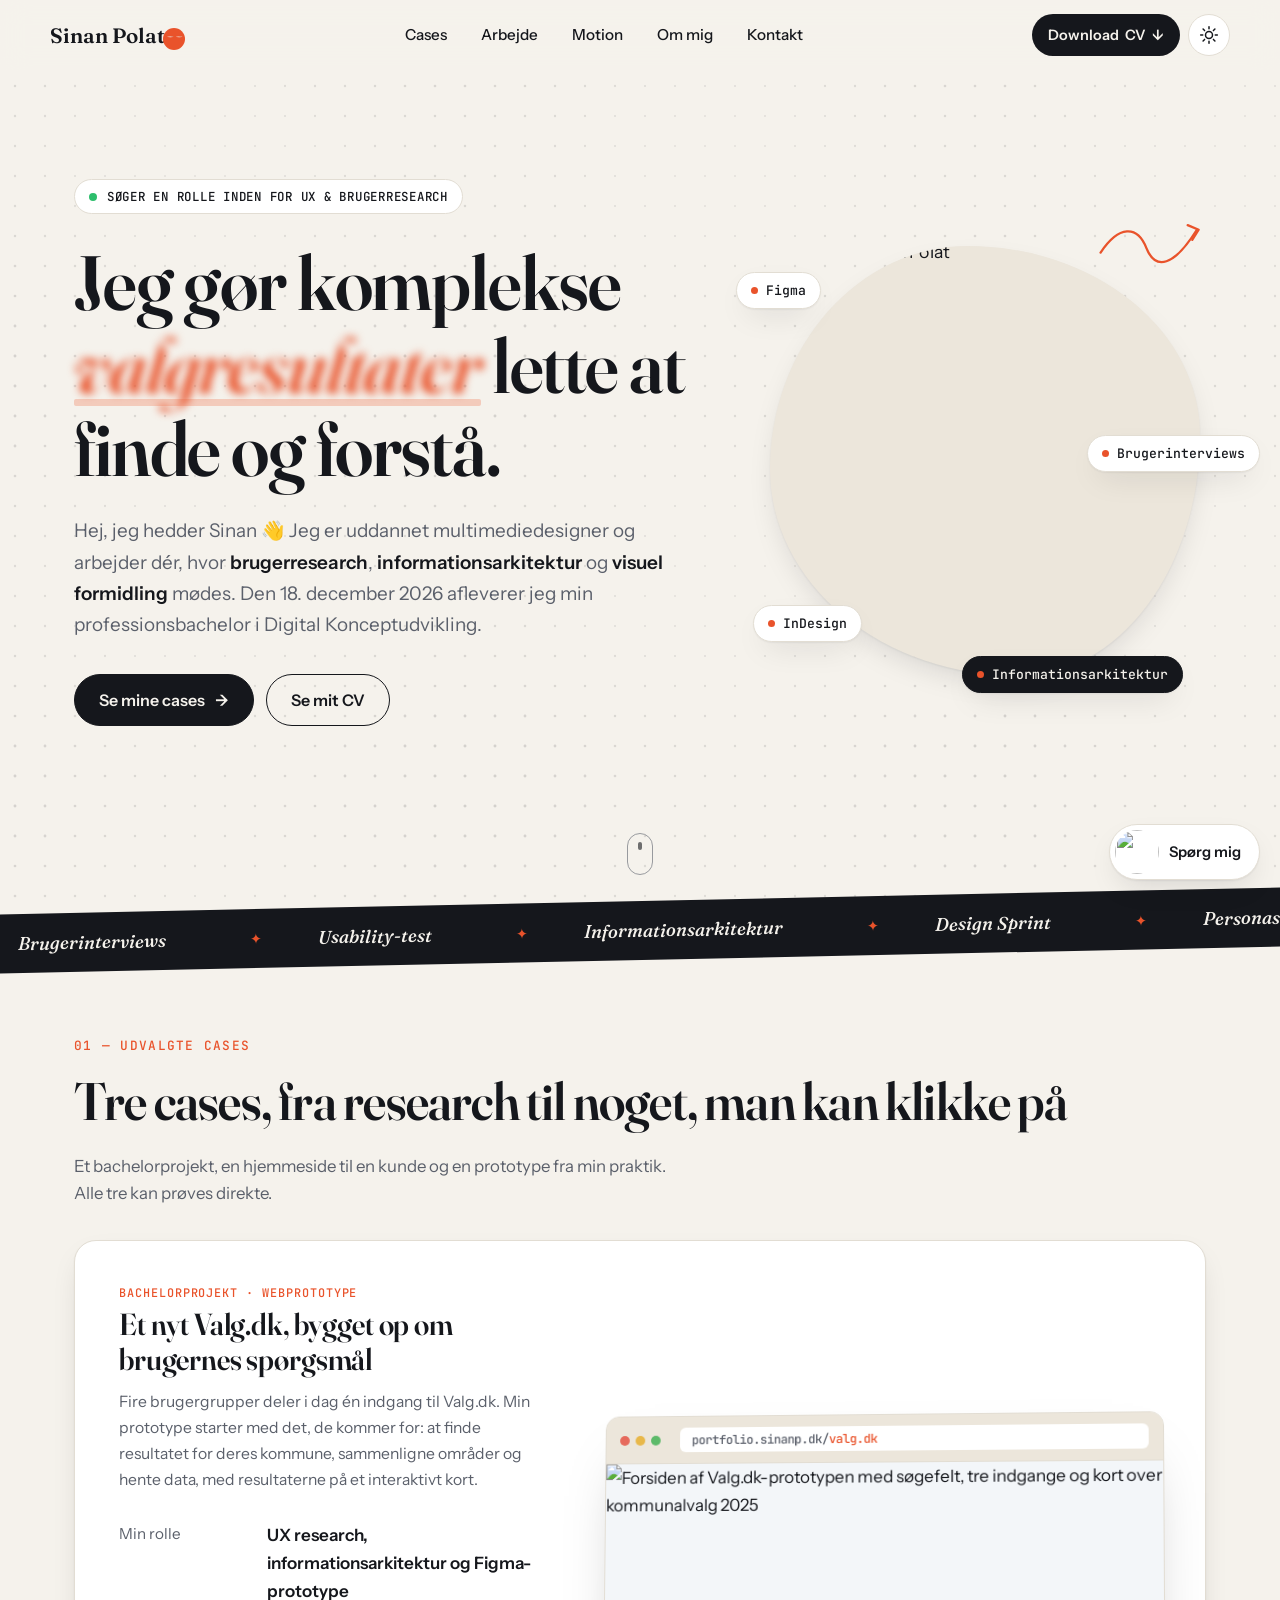
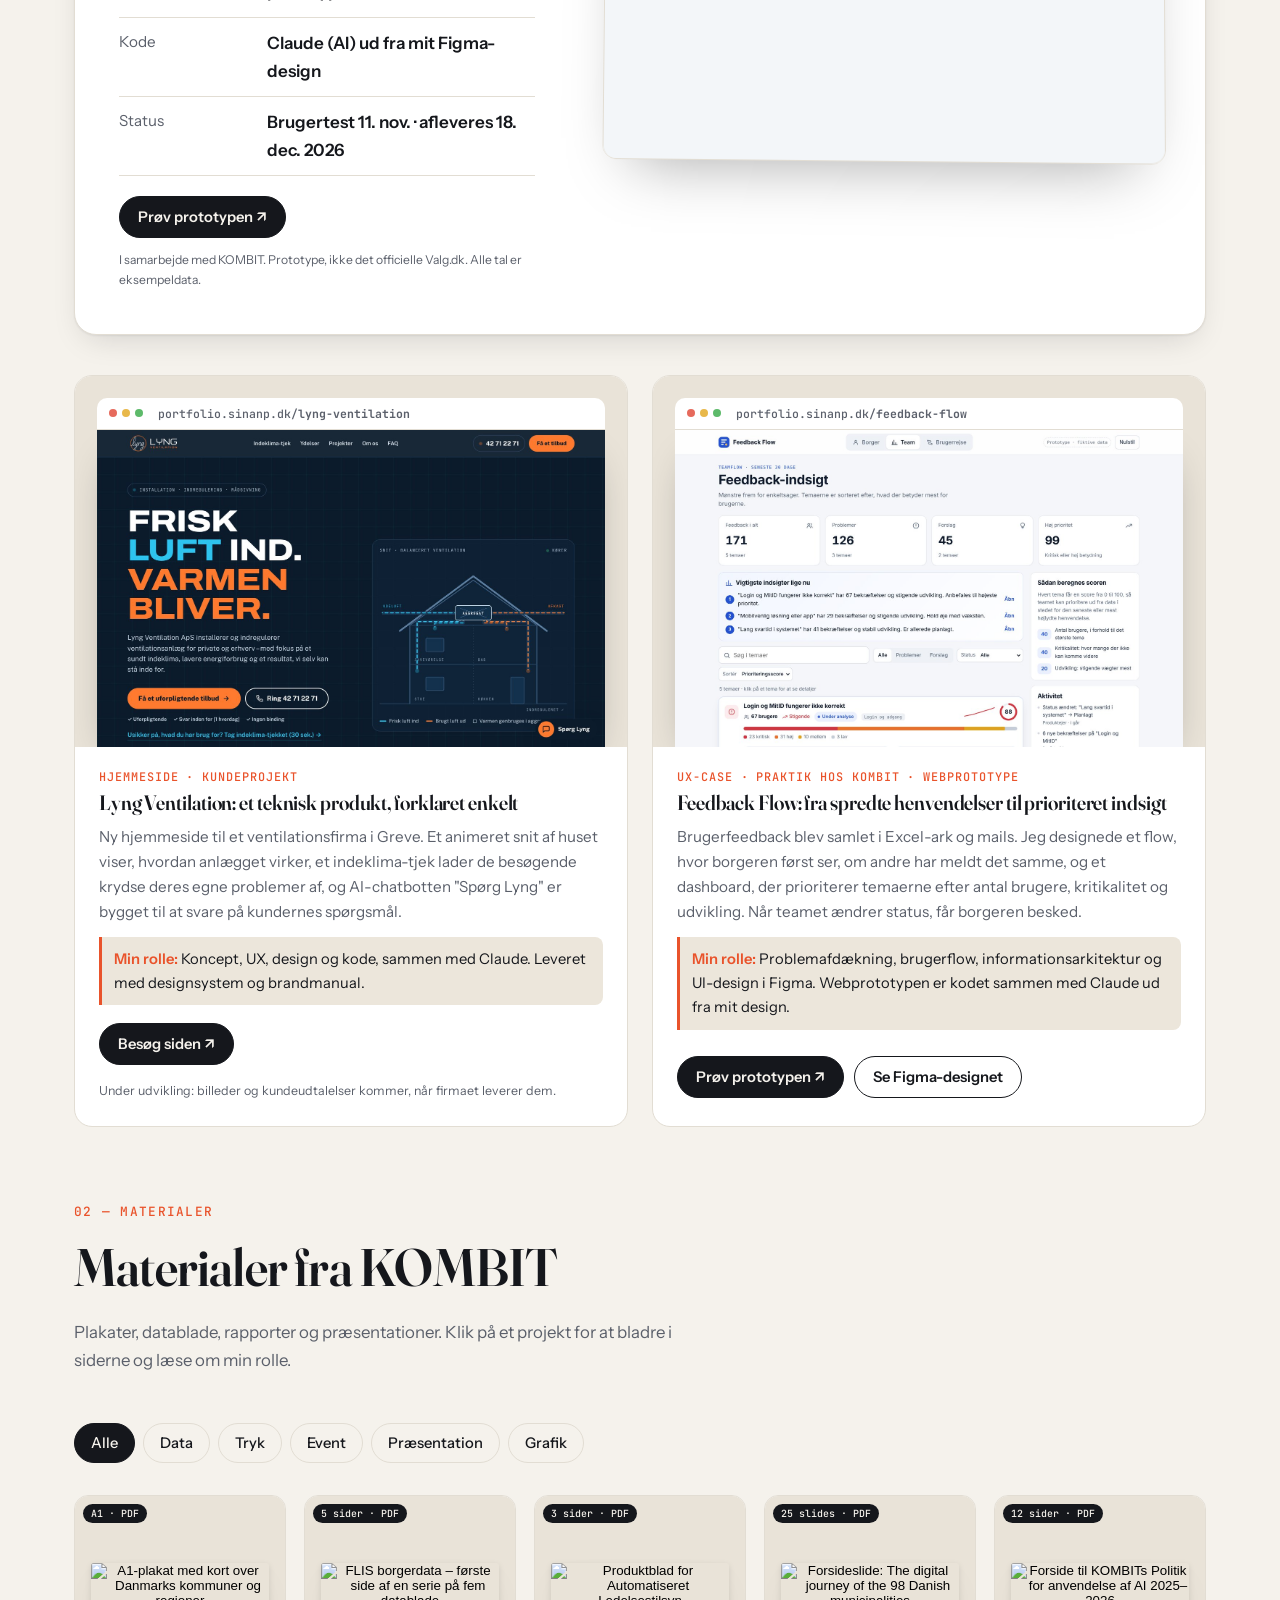
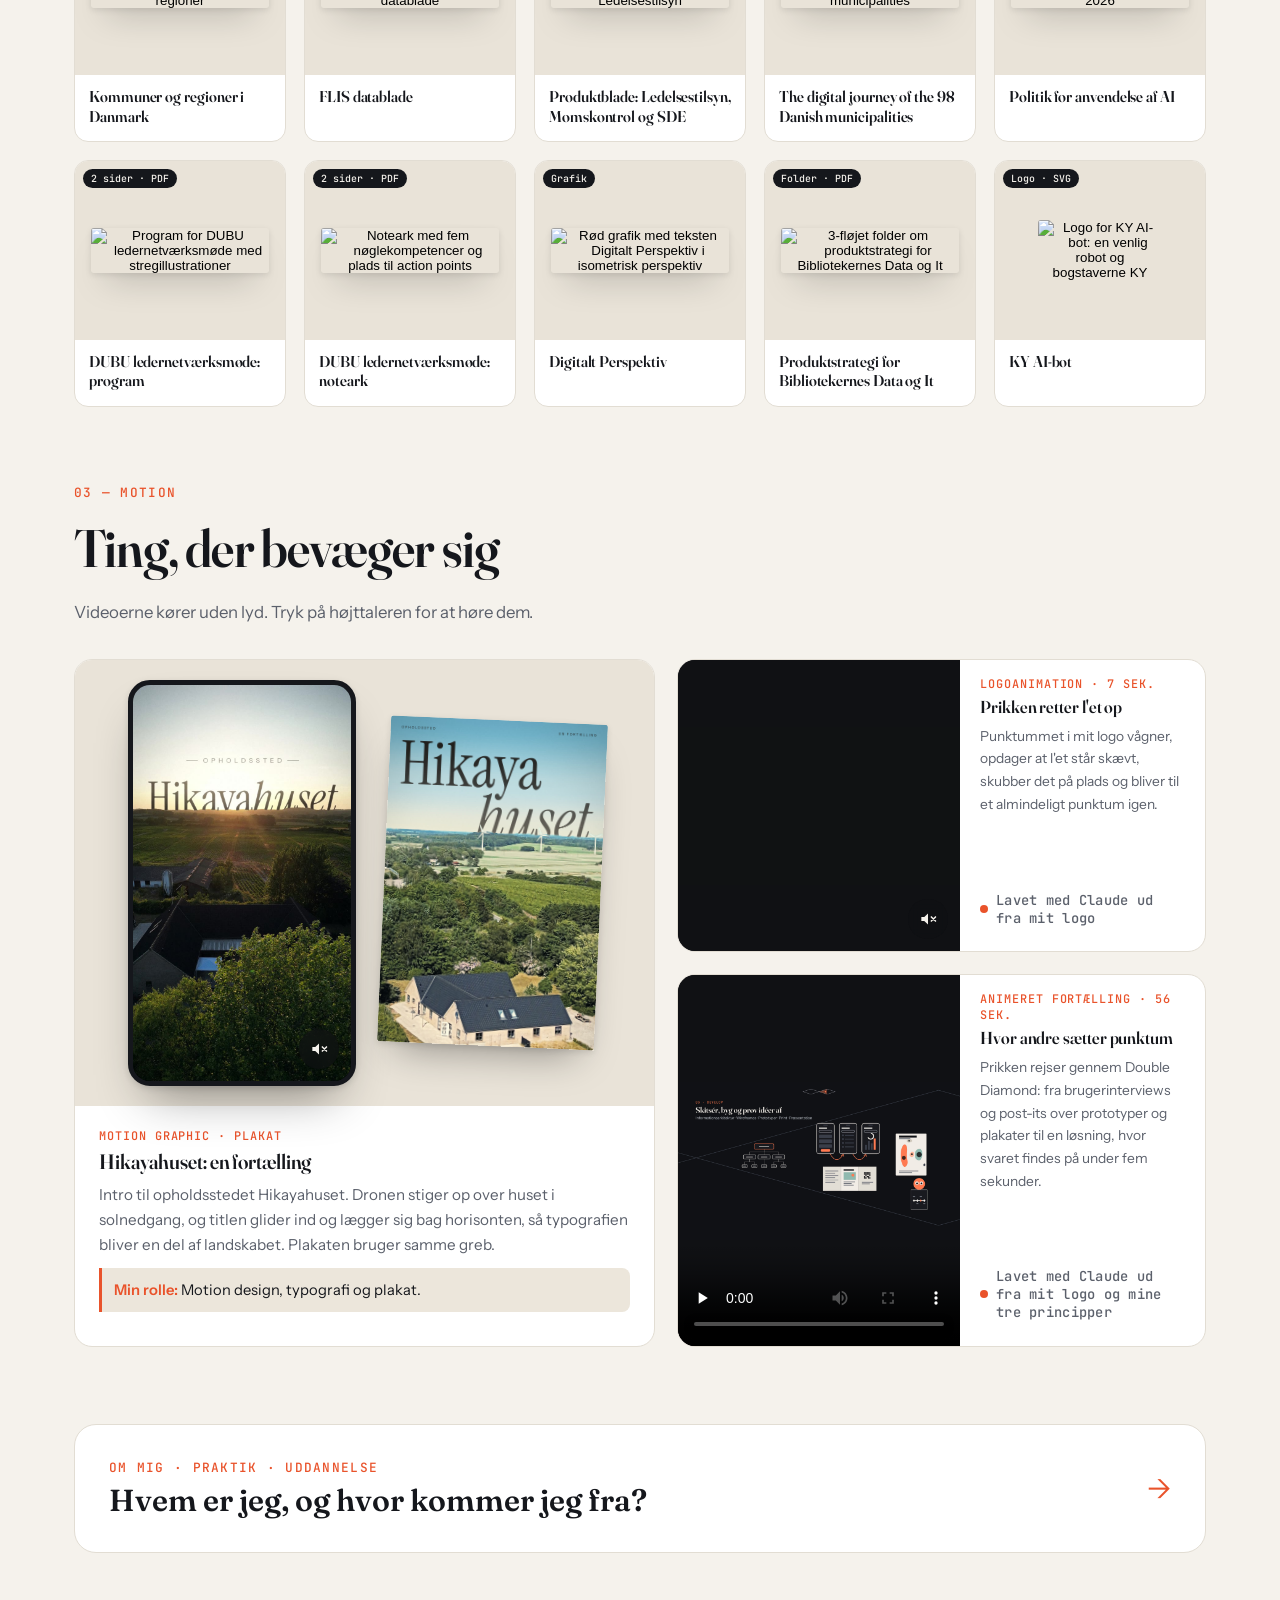
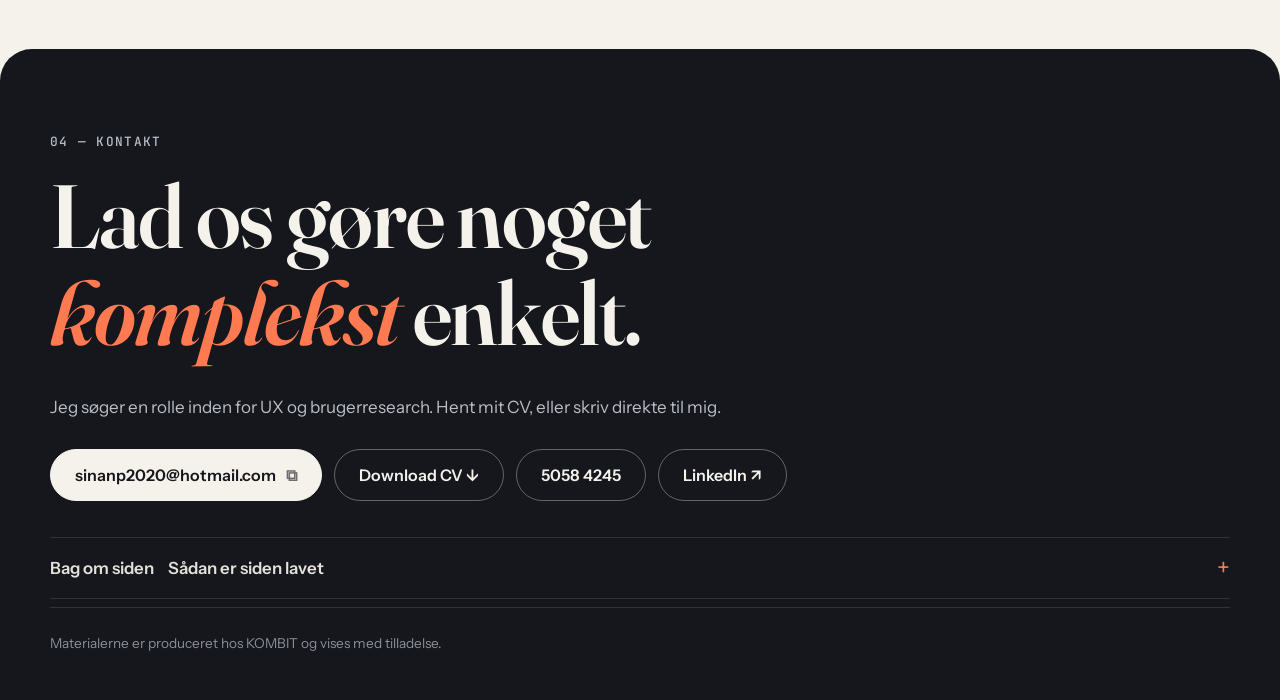
==== index.html @ d8d17168 "Link-preview, kompakt kontakt, mindre luft og mobilrettelser" ====
<!doctype html>
<html lang="da">
<head>
<meta charset="utf-8">
<meta name="viewport" content="width=device-width, initial-scale=1">
<title>Sinan Polat – UX & dataformidling</title>
<meta name="description" content="Portfolio for Sinan Polat: multimediedesigner med fokus på UX, brugerresearch, informationsarkitektur og formidling af komplekse offentlige data.">
<!-- Portfolio til arbejdsgivere: skal IKKE findes på Google. Behold noindex. Den officielle side er sinanp.dk. -->
<meta name="robots" content="noindex, nofollow">
<meta property="og:title" content="Sinan Polat – UX & dataformidling">
<meta property="og:description" content="Jeg gør komplekse offentlige data lette at finde og forstå.">
<meta property="og:image" content="https://portfolio.sinanp.dk/img/og-share.jpg">
<meta property="og:image:type" content="image/jpeg">
<meta property="og:image:width" content="1200">
<meta property="og:image:height" content="630">
<meta property="og:image:alt" content="Sinan Polat – UX og brugerresearch. Portfolio med cases, materialer og motion.">
<meta property="og:type" content="website">
<meta property="og:locale" content="da_DK">
<meta name="twitter:card" content="summary_large_image">
<meta property="og:url" content="https://portfolio.sinanp.dk/">
<meta name="theme-color" content="#F5F2EC">
<link rel="icon" href="data:image/svg+xml,<svg xmlns='http://www.w3.org/2000/svg' viewBox='0 0 64 64'><rect width='64' height='64' rx='16' fill='%2315171C'/><text x='50%' y='56%' text-anchor='middle' dominant-baseline='middle' font-family='Georgia' font-size='34' font-weight='700' fill='%23F5F2EC'>S</text><circle cx='48' cy='46' r='5' fill='%23E9532B'/></svg>">
<link rel="preconnect" href="https://fonts.googleapis.com">
<link rel="preconnect" href="https://fonts.gstatic.com" crossorigin>
<link rel="stylesheet" href="https://fonts.googleapis.com/css2?family=Fraunces:ital,opsz,wght@0,9..144,500..700;1,9..144,500..700&family=Instrument+Sans:wght@400;500;600&family=JetBrains+Mono:wght@500&display=swap">
<link rel="stylesheet" href="style.css?v=12">
<link rel="stylesheet" href="dot.css?v=4">
<script>
  /* Sæt tema før siden tegnes, så den ikke blinker */
  (function(){try{var t=localStorage.getItem('tema');if(t)document.documentElement.dataset.theme=t;}catch(e){}})();
</script>
</head>
<body>
<a class="skip" href="#indhold">Spring til indhold</a>
<div class="progress" aria-hidden="true"></div>

<header class="site-header">
  <a class="brand" href="#top" aria-label="Sinan Polat – til toppen">Sinan Polat<span class="dot"></span></a>
  <nav class="nav" id="nav" aria-label="Hovedmenu">
    <a href="#cases">Cases</a>
    <a href="#arbejde">Arbejde</a>
    <a href="#motion">Motion</a>
    <a href="om/">Om mig</a>
    <a href="#kontakt">Kontakt</a>
  </nav>
  <div class="header-tools">
    <a class="cv-link" href="pdf/CV-Sinan-Polat.pdf" download="CV-Sinan-Polat.pdf"><span class="long">Download </span>CV <span aria-hidden="true">↓</span></a>
    <button class="icon-btn" id="themeToggle" type="button" aria-label="Skift mellem lyst og mørkt tema">
      <svg class="i-sun" viewBox="0 0 24 24" aria-hidden="true"><circle cx="12" cy="12" r="4.2"/><path d="M12 2v2.5M12 19.5V22M2 12h2.5M19.5 12H22M4.9 4.9l1.8 1.8M17.3 17.3l1.8 1.8M4.9 19.1l1.8-1.8M17.3 6.7l1.8-1.8"/></svg>
      <svg class="i-moon" viewBox="0 0 24 24" aria-hidden="true"><path d="M20 14.5A8 8 0 0 1 9.5 4a8 8 0 1 0 10.5 10.5Z"/></svg>
    </button>
    <button class="icon-btn menu-btn" id="menuBtn" type="button" aria-label="Åbn menu" aria-expanded="false" aria-controls="nav">
      <span></span><span></span>
    </button>
  </div>
</header>

<main id="top">
  <!-- ============ HERO ============ -->
  <section class="hero" id="indhold">
    <canvas class="hero-field" aria-hidden="true"></canvas>
    <div class="hero-inner">
      <div class="hero-text">
        <p class="status reveal"><span class="pulse"></span>Søger en rolle inden for UX &amp; brugerresearch</p>
        <h1 class="reveal">Jeg gør komplekse <span class="rotator" aria-live="polite"><span class="rotator-word">offentlige data</span></span> lette at finde og forstå.</h1>
        <p class="lead reveal">Hej, jeg hedder Sinan 👋 Jeg er uddannet multimediedesigner og arbejder dér, hvor <strong>brugerresearch</strong>, <strong>informationsarkitektur</strong> og <strong>visuel formidling</strong> mødes. Den 18. december 2026 afleverer jeg min professionsbachelor i Digital Konceptudvikling.</p>
        <p class="actions reveal">
          <a class="button magnetic" href="#cases">Se mine cases <span aria-hidden="true">→</span></a>
          <button class="button ghost magnetic" type="button" data-viewer data-slug="cv" data-pages="2" data-pdf="pdf/CV-Sinan-Polat.pdf" data-title="CV – Sinan Polat">Se mit CV</button>
        </p>
      </div>
      <div class="hero-visual reveal" data-parallax>
        <div class="portrait">
          <img src="img/sinan-portraet.jpg" alt="Portræt af Sinan Polat" width="600" height="600">
        </div>
        <span class="chip c1" data-depth="18">Figma</span>
        <span class="chip c2" data-depth="-14">Brugerinterviews</span>
        <span class="chip c3" data-depth="22">InDesign</span>
        <span class="chip c4" data-depth="-20">Informationsarkitektur</span>
        <svg class="scribble" viewBox="0 0 120 60" aria-hidden="true"><path d="M5 40c20-30 40-30 50-5s30 20 55-20"/><path d="M100 10l12 5-7 11"/></svg>
      </div>
    </div>
    <a class="scroll-hint" href="#cases" aria-label="Scroll ned"><span></span></a>
  </section>

  <!-- ============ MARQUEE ============ -->
  <div class="marquee" aria-label="Kompetencer">
    <div class="marquee-track">
      <span>Brugerinterviews</span><span>Usability-test</span><span>Informationsarkitektur</span><span>Design Sprint</span><span>Personas &amp; brugerrejser</span><span>Wireframes</span><span>Prototyping i Figma</span><span>Datavisualisering</span><span>InDesign</span><span>HTML · CSS · JavaScript</span><span>Umbraco</span><span>Siteimprove</span><span>Tilgængelighed</span>
    </div>
  </div>


  <!-- ============ CASES ============ -->
  <section id="cases" class="section cases">
    <div class="section-head">
      <p class="eyebrow reveal">01 — Udvalgte cases</p>
      <h2 class="reveal">Tre cases, fra research til noget, man kan klikke på</h2>
      <p class="lead small reveal">Et bachelorprojekt, en hjemmeside til en kunde og en prototype fra min praktik. Alle tre kan prøves direkte.</p>
    </div>

    <div class="concept proto reveal">
      <div class="concept-side">
        <p class="kicker">Bachelorprojekt · Webprototype</p>
        <h3 class="proto-title">Et nyt Valg.dk, bygget op om brugernes spørgsmål</h3>
        <p class="proto-text">Fire brugergrupper deler i dag én indgang til Valg.dk. Min prototype starter med det, de kommer for: at finde resultatet for deres kommune, sammenligne områder og hente data, med resultaterne på et interaktivt kort.</p>
        <dl class="facts">
          <div><dt>Min rolle</dt><dd>UX research, informationsarkitektur og Figma-prototype</dd></div>
          <div><dt>Kode</dt><dd>Claude (AI) ud fra mit Figma-design</dd></div>
          <div><dt>Status</dt><dd>Brugertest 11. nov. · afleveres 18. dec. 2026</dd></div>
        </dl>
        <p class="card-actions">
          <a class="button small" href="/valg.dk/" target="_blank" rel="noopener">Prøv prototypen ↗</a>
        </p>
        <p class="mock-note">I samarbejde med KOMBIT. Prototype, ikke det officielle Valg.dk. Alle tal er eksempeldata.</p>
      </div>

      <a class="browser proto-shot" href="/valg.dk/" target="_blank" rel="noopener" aria-label="Åbn Valg.dk-prototypen i en ny fane">
        <div class="browser-bar"><i></i><i></i><i></i><span>portfolio.sinanp.dk/<b>valg.dk</b></span></div>
        <div class="proto-frame">
          <img src="work/valg-prototype/forside.jpg" alt="Forsiden af Valg.dk-prototypen med søgefelt, tre indgange og kort over kommunalvalg 2025" loading="lazy" width="1400" height="744">
          <span class="proto-cta">Åbn prototypen ↗</span>
        </div>
      </a>
    </div>

    <div class="case-grid">
      <article class="case lyng reveal">
        <a class="case-media" href="/lyng-ventilation/" target="_blank" rel="noopener" aria-label="Åbn hjemmesiden for Lyng Ventilation i en ny fane">
          <span class="mini-bar"><i></i><i></i><i></i><span>portfolio.sinanp.dk/<b>lyng-ventilation</b></span></span>
          <img src="work/lyng-ventilation/forside.jpg" alt="Forsiden af Lyng Ventilations hjemmeside: overskriften Frisk luft ind. Varmen bliver. og et animeret snit af et hus med ventilationsanlæg" loading="lazy" width="1400" height="875">
          <span class="badge">Hjemmeside</span>
          <span class="proto-cta">Besøg siden ↗</span>
        </a>
        <div class="card-body">
          <p class="kicker">Hjemmeside · Kundeprojekt</p>
          <h3>Lyng Ventilation: et teknisk produkt, forklaret enkelt</h3>
          <p>Ny hjemmeside til et ventilationsfirma i Greve. Et animeret snit af huset viser, hvordan anlægget virker, et indeklima-tjek lader de besøgende krydse deres egne problemer af, og AI-chatbotten "Spørg Lyng" er bygget til at svare på kundernes spørgsmål.</p>
          <p class="role"><b>Min rolle:</b> Koncept, UX, design og kode, sammen med Claude. Leveret med designsystem og brandmanual.</p>
          <p class="card-actions">
            <a class="button small" href="/lyng-ventilation/" target="_blank" rel="noopener">Besøg siden ↗</a>
          </p>
          <p class="mock-note">Under udvikling: billeder og kundeudtalelser kommer, når firmaet leverer dem.</p>
        </div>
      </article>
      <article class="card case reveal" data-slug="feedback-prototype" data-pages="13" data-title="Feedback Flow: Figma-designet" data-link="/feedback-flow/" data-link-label="Prøv webprototypen ↗">
        <a class="case-media" href="/feedback-flow/" target="_blank" rel="noopener" aria-label="Åbn Feedback Flow-prototypen i en ny fane">
          <span class="mini-bar"><i></i><i></i><i></i><span>portfolio.sinanp.dk/<b>feedback-flow</b></span></span>
          <img src="work/feedback-prototype/web.jpg" alt="Teamets dashboard i Feedback Flow: nøgletal, vigtigste indsigter og temaer sorteret efter prioriteringsscore" loading="lazy" width="1400" height="875">
          <span class="proto-cta">Prøv prototypen ↗</span>
        </a>
        <div class="card-body">
          <p class="kicker">UX-case · Praktik hos KOMBIT · Webprototype</p>
          <h3>Feedback Flow: fra spredte henvendelser til prioriteret indsigt</h3>
          <p>Brugerfeedback blev samlet i Excel-ark og mails. Jeg designede et flow, hvor borgeren først ser, om andre har meldt det samme, og et dashboard, der prioriterer temaerne efter antal brugere, kritikalitet og udvikling. Når teamet ændrer status, får borgeren besked.</p>
          <p class="role"><b>Min rolle:</b> Problemafdækning, brugerflow, informationsarkitektur og UI-design i Figma. Webprototypen er kodet sammen med Claude ud fra mit design.</p>
          <p class="card-actions">
            <a class="button small" href="/feedback-flow/" target="_blank" rel="noopener">Prøv prototypen ↗</a>
            <button class="button ghost small" type="button" data-open-card>Se Figma-designet</button>
          </p>
        </div>
      </article>
    </div>
  </section>

  <!-- ============ ARBEJDE ============ -->
  <section id="arbejde" class="section work-section">
    <div class="section-head row">
      <div>
        <p class="eyebrow reveal">02 — Materialer</p>
        <h2 class="reveal">Materialer fra KOMBIT</h2>
        <p class="lead small reveal">Plakater, datablade, rapporter og præsentationer. Klik på et projekt for at bladre i siderne og læse om min rolle.</p>
      </div>
      <div class="filters reveal" role="group" aria-label="Filtrer projekter">
        <button class="on" data-filter="alle" aria-pressed="true">Alle</button>
        <button data-filter="data" aria-pressed="false">Data</button>
        <button data-filter="tryk" aria-pressed="false">Tryk</button>
        <button data-filter="event" aria-pressed="false">Event</button>
        <button data-filter="praes" aria-pressed="false">Præsentation</button>
        <button data-filter="grafik" aria-pressed="false">Grafik</button>
      </div>
    </div>

    <div class="work compact" id="work">
      <article class="card" data-cat="data tryk" data-slug="danmarkskort-a1" data-pages="1" data-pdf="pdf/danmarkskort-a1.pdf">
        <button class="card-media" type="button" aria-label="Åbn Kommuner og regioner i Danmark">
          <img src="work/danmarkskort-a1/thumb.jpg" alt="A1-plakat med kort over Danmarks kommuner og regioner" loading="lazy">
          <span class="badge">A1 · PDF</span>
        </button>
        <div class="card-body">
          <h3>Kommuner og regioner i Danmark</h3>
          <p>A1-plakat med alle 98 kommuner, fem farvekodede regioner og en infografik med antal borgere pr. region.</p>
          <p class="role"><b>Min rolle:</b> Layout, datavisualisering og farvekodning. Fokus på læsbarhed på afstand og klargøring til storformatstryk.</p>
          <ul class="tags"><li>Datavisualisering</li><li>Storformat</li><li>Farvesystem</li></ul>
        </div>
      </article>
      <article class="card" data-cat="data tryk" data-slug="flis-datablade" data-pages="5" data-pdf="pdf/flis-datablade.pdf">
        <button class="card-media stack" type="button" aria-label="Åbn FLIS datablade">
          <img src="work/flis-datablade/thumb.jpg" alt="FLIS borgerdata – første side af en serie på fem datablade" loading="lazy">
          <span class="badge">5 sider · PDF</span>
        </button>
        <div class="card-body">
          <h3>FLIS datablade</h3>
          <p>Serie på fem datablade om borgerdata, KY-data, skoledata, YR-data og økonomidata. Alle følger samme struktur: spørgsmål, så kort sagt, så gevinster.</p>
          <p class="role"><b>Min rolle:</b> Skabelon og grid til hele serien, informationshierarki, ikonografi og ensartet opsætning. En lille designsystem-tankegang på papir.</p>
          <ul class="tags"><li>Skabelon</li><li>Ikonografi</li><li>Konsistens</li></ul>
        </div>
      </article>
      <article class="card" data-cat="data tryk" data-slug="flis-produktblade" data-pages="3" data-pdf="pdf/flis-produktblade.pdf">
        <button class="card-media stack" type="button" aria-label="Åbn FLIS produktblade">
          <img src="work/flis-produktblade/thumb.jpg" alt="Produktblad for Automatiseret Ledelsestilsyn" loading="lazy">
          <span class="badge">3 sider · PDF</span>
        </button>
        <div class="card-body">
          <h3>Produktblade: Ledelsestilsyn, Momskontrol og SDE</h3>
          <p>Tre produktblade, der stiller udfordringen i dag over for løsningen og gevinsterne for kommunen.</p>
          <p class="role"><b>Min rolle:</b> Visuel fortælling fra problem til løsning til gevinst, farvekode pr. produkt, tydelige call-to-actions og kontaktmodul.</p>
          <ul class="tags"><li>Storytelling</li><li>Produktkommunikation</li></ul>
        </div>
      </article>
      <article class="card wide" data-cat="praes" data-slug="kombit-iceland" data-pages="25" data-pdf="pdf/kombit-iceland.pdf">
        <button class="card-media stack" type="button" aria-label="Åbn præsentationen The digital journey of the 98 Danish municipalities">
          <img src="work/kombit-iceland/thumb.jpg" alt="Forsideslide: The digital journey of the 98 Danish municipalities" loading="lazy">
          <span class="badge">25 slides · PDF</span>
        </button>
        <div class="card-body">
          <h3>The digital journey of the 98 Danish municipalities</h3>
          <p>Præsentation til en islandsk konference 25. marts 2026 om KOMBIT, den fælleskommunale it-model, cyber og AI.</p>
          <p class="role"><b>Min rolle:</b> Slide-design og struktur i seks kapitler, nøgletal, tidslinjer, ikoner og diagrammer, der gør en kompleks offentlig model forståelig for et internationalt publikum.</p>
          <ul class="tags"><li>Præsentation</li><li>Diagrammer</li><li>Engelsk</li></ul>
        </div>
      </article>
      <article class="card" data-cat="tryk" data-slug="ai-politik" data-pages="12" data-pdf="pdf/ai-politik.pdf">
        <button class="card-media stack" type="button" aria-label="Åbn Politik for anvendelse af AI">
          <img src="work/ai-politik/thumb.jpg" alt="Forside til KOMBITs Politik for anvendelse af AI 2025–2026" loading="lazy">
          <span class="badge">12 sider · PDF</span>
        </button>
        <div class="card-body">
          <h3>Politik for anvendelse af AI</h3>
          <p>KOMBITs AI-politik 2025–2026 med 15 principper samlet i en tilgængelig rapport.</p>
          <p class="role"><b>Min rolle:</b> Rapportlayout i InDesign med forside, indholdsfortegnelse, typografisk hierarki og billedvalg, så et tungt policydokument bliver let at navigere i.</p>
          <ul class="tags"><li>Rapport</li><li>Typografi</li><li>Navigation</li></ul>
        </div>
      </article>
      <article class="card" data-cat="event tryk" data-slug="dubu-program" data-pages="2" data-pdf="pdf/dubu-program.pdf">
        <button class="card-media stack" type="button" aria-label="Åbn DUBU program">
          <img src="work/dubu-program/thumb.jpg" alt="Program for DUBU ledernetværksmøde med stregillustrationer" loading="lazy">
          <span class="badge">2 sider · PDF</span>
        </button>
        <div class="card-body">
          <h3>DUBU ledernetværksmøde: program</h3>
          <p>Dagsprogram, hvor stregillustrationer guider læseren gennem dagen, fra check-in over caféer til datadrevet ledelse.</p>
          <p class="role"><b>Min rolle:</b> Layout og tidslinjestruktur for dagsprogrammet samt integration af illustrationerne i et samlet udtryk.</p>
          <ul class="tags"><li>Event</li><li>Illustration</li><li>Wayfinding</li></ul>
        </div>
      </article>
      <article class="card" data-cat="event" data-slug="dubu-noteark" data-pages="2" data-pdf="pdf/dubu-noteark.pdf">
        <button class="card-media stack" type="button" aria-label="Åbn DUBU noteark">
          <img src="work/dubu-noteark/thumb.jpg" alt="Noteark med fem nøglekompetencer og plads til action points" loading="lazy">
          <span class="badge">2 sider · PDF</span>
        </button>
        <div class="card-body">
          <h3>DUBU ledernetværksmøde: noteark</h3>
          <p>Noteark med fem nøglekompetencer for digital ledelse (Røhl &amp; Crompvoets, 2024) og plads til egne action points.</p>
          <p class="role"><b>Min rolle:</b> Layout, der understøtter facilitering, så deltagerne går fra passive tilhørere til aktive deltagere.</p>
          <ul class="tags"><li>Facilitering</li><li>Event</li></ul>
        </div>
      </article>
      <article class="card" data-cat="grafik" data-slug="digitalt-perspektiv" data-pages="1">
        <button class="card-media" type="button" aria-label="Åbn Digitalt Perspektiv">
          <img src="work/digitalt-perspektiv/thumb.jpg" alt="Rød grafik med teksten Digitalt Perspektiv i isometrisk perspektiv" loading="lazy">
          <span class="badge">Grafik</span>
        </button>
        <div class="card-body">
          <h3>Digitalt Perspektiv</h3>
          <p>Typografisk cover-grafik i isometrisk perspektiv med slagskygge og en lille figur, der giver skala og retning.</p>
          <p class="role"><b>Min rolle:</b> Grafisk koncept og illustration, hvor ordet "perspektiv" bliver bogstaveligt.</p>
          <ul class="tags"><li>Typografi</li><li>Illustration</li></ul>
        </div>
      </article>
      <article class="card wide" data-cat="tryk" data-slug="bdi-produktstrategi" data-pages="2" data-pdf="pdf/bdi-produktstrategi.pdf">
        <button class="card-media stack" type="button" aria-label="Åbn Produktstrategi for Bibliotekernes Data og It">
          <img src="work/bdi-produktstrategi/thumb.jpg" alt="3-fløjet folder om produktstrategi for Bibliotekernes Data og It" loading="lazy">
          <span class="badge">Folder · PDF</span>
        </button>
        <div class="card-body">
          <h3>Produktstrategi for Bibliotekernes Data og It</h3>
          <p>3-fløjet A5-folder i tværformat med rullefals. Indeholder en model over strategien, mission og vision og en QR-kode til hele produktstrategien.</p>
          <p class="role"><b>Min rolle:</b> Falsning og læserækkefølge, visualisering af strategimodellen, mission/vision-diagram og trykklargøring.</p>
          <ul class="tags"><li>Folder</li><li>Informationsdesign</li><li>Tryk</li></ul>
        </div>
      </article>
      <article class="card" data-cat="grafik" data-slug="ky-aibot" data-pages="1" data-svg="img/ky-aibot.svg">
        <button class="card-media logo-media" type="button" aria-label="Åbn logo for KY AI-bot">
          <img src="img/ky-aibot.svg" alt="Logo for KY AI-bot: en venlig robot og bogstaverne KY" loading="lazy">
          <span class="badge">Logo · SVG</span>
        </button>
        <div class="card-body">
          <h3>KY AI-bot</h3>
          <p>Logo og ikon til en AI-assistent for Kommunernes Ydelsessystem: en venlig robotkarakter sammen med KY-ordmærket.</p>
          <p class="role"><b>Min rolle:</b> Ikon- og logodesign i vektor. Det virker både som lille avatar i en chat og som fuldt logo.</p>
          <ul class="tags"><li>Logo</li><li>Ikon</li><li>AI</li></ul>
        </div>
      </article>
    </div>
  </section>

  <!-- ============ MOTION ============ -->
  <section id="motion" class="section motion-section">
    <div class="section-head">
      <p class="eyebrow reveal">03 — Motion</p>
      <h2 class="reveal">Ting, der bevæger sig</h2>
      <p class="lead small reveal">Videoerne kører uden lyd. Tryk på højttaleren for at høre dem.</p>
    </div>

    <div class="motion compact-motion">
      <article class="mcard mfeature reveal">
        <div class="mmedia hika">
          <figure class="phone">
            <video class="mvid" data-autoplay muted loop playsinline preload="none" poster="MP4/hikayahuset-poster.jpg" aria-label="Intro til Hikayahuset: dronen stiger op over huset i solnedgang, og titlen lægger sig bag horisonten">
              <source src="MP4/hikayahuset-web.mp4" type="video/mp4">
            </video>
            <button class="msound" type="button" aria-pressed="false" aria-label="Slå lyd til">
              <svg viewBox="0 0 24 24" aria-hidden="true"><path class="spk" d="M4 9.5h3.5L12 5.5v13l-4.5-4H4z"/><path class="on" d="M15.5 9a4 4 0 0 1 0 6M18 6.5a7.5 7.5 0 0 1 0 11"/><path class="off" d="M16 9.5l5 5M21 9.5l-5 5"/></svg>
            </button>
          </figure>
          <figure class="print">
            <img src="img/hikayahuset-plakat-web.jpg" alt="Plakat for Hikayahuset: titlen ligger bag horisonten over et luftfoto af huset og markerne" loading="lazy" width="900" height="1350">
          </figure>
        </div>
        <div class="mbody">
          <p class="kicker">Motion graphic · Plakat</p>
          <h3>Hikayahuset: en fortælling</h3>
          <p>Intro til opholdsstedet Hikayahuset. Dronen stiger op over huset i solnedgang, og titlen glider ind og lægger sig bag horisonten, så typografien bliver en del af landskabet. Plakaten bruger samme greb.</p>
          <p class="role"><b>Min rolle:</b> Motion design, typografi og plakat.</p>
          <ul class="tags"><li>Motion design</li><li>Typografi</li><li>Plakat</li><li>9:16</li></ul>
        </div>
      </article>

      <article class="mcard reveal">
        <figure class="mmedia wide16">
          <video class="mvid" data-autoplay muted loop playsinline preload="none" poster="MP4/sinan-polat-logo-story-poster.jpg" aria-label="Logoanimation: prikken i Sinan Polat vågner, retter det skæve l op og bliver til logoet igen">
            <source src="MP4/sinan-polat-logo-story.webm" type="video/webm">
            <source src="MP4/sinan-polat-logo-story.mp4" type="video/mp4">
          </video>
          <button class="msound" type="button" aria-pressed="false" aria-label="Slå lyd til">
            <svg viewBox="0 0 24 24" aria-hidden="true"><path class="spk" d="M4 9.5h3.5L12 5.5v13l-4.5-4H4z"/><path class="on" d="M15.5 9a4 4 0 0 1 0 6M18 6.5a7.5 7.5 0 0 1 0 11"/><path class="off" d="M16 9.5l5 5M21 9.5l-5 5"/></svg>
          </button>
        </figure>
        <div class="mbody">
          <p class="kicker">Logoanimation · 7 sek.</p>
          <h3>Prikken retter l'et op</h3>
          <p>Punktummet i mit logo vågner, opdager at l'et står skævt, skubber det på plads og bliver til et almindeligt punktum igen.</p>
          <p class="made">Lavet med Claude ud fra mit logo</p>
        </div>
      </article>

      <article class="mcard reveal">
        <figure class="mmedia wide16">
          <video class="mvid" controls playsinline preload="none" poster="MP4/sinan-polat-punktum-poster.jpg" aria-label="Animeret fortælling: prikken fra logoet rejser gennem Double Diamond-processen">
            <source src="MP4/sinan-polat-punktum.webm" type="video/webm">
            <source src="MP4/sinan-polat-punktum.mp4" type="video/mp4">
          </video>
        </figure>
        <div class="mbody">
          <p class="kicker">Animeret fortælling · 56 sek.</p>
          <h3>Hvor andre sætter punktum</h3>
          <p>Prikken rejser gennem Double Diamond: fra brugerinterviews og post-its over prototyper og plakater til en løsning, hvor svaret findes på under fem sekunder.</p>
          <p class="made">Lavet med Claude ud fra mit logo og mine tre principper</p>
        </div>
      </article>
    </div>
  </section>

  <section class="section more-about">
    <a class="more-about-link reveal" href="om/">
      <span class="eyebrow">Om mig · Praktik · Uddannelse</span>
      <b>Hvem er jeg, og hvor kommer jeg fra?</b>
      <span class="arr" aria-hidden="true">→</span>
    </a>
  </section>
</main>

<!-- ============ KONTAKT ============ -->
<footer id="kontakt" class="contact">
  <div class="contact-inner">
    <p class="eyebrow">04 — Kontakt</p>
    <h2 class="big">Lad os gøre noget <em>komplekst</em> enkelt.</h2>
    <p>Jeg søger en rolle inden for UX og brugerresearch. Hent mit CV, eller skriv direkte til mig.</p>
    <div class="contact-actions">
      <button class="button light magnetic" type="button" id="copyMail" data-mail="sinanp2020@hotmail.com">
        <span class="copy-label">sinanp2020@hotmail.com</span><span class="copy-ico" aria-hidden="true">⧉</span>
      </button>
      <a class="button ghost-light magnetic" href="pdf/CV-Sinan-Polat.pdf" download="CV-Sinan-Polat.pdf">Download CV ↓</a>
      <a class="button ghost-light magnetic" href="tel:+4550584245">5058 4245</a>
      <!-- Indsæt din LinkedIn-adresse her: --> 
      <a class="button ghost-light magnetic" href="https://www.linkedin.com/in/sinan-polat-sp" target="_blank" rel="noopener">LinkedIn ↗</a>
    </div>
    <details class="colo-fold">
      <summary><span class="colo-label">Bag om siden</span> Sådan er siden lavet <span class="colo-plus" aria-hidden="true">+</span></summary>
    <section class="colophon" aria-labelledby="coloTitle">
      <div class="colo-text">
        <p class="colo-label">Bag om siden</p>
        <h3 class="colo-title" id="coloTitle">Sådan er siden lavet</h3>
        <p>Indhold, design og idéer er mine. Koden er skrevet sammen med <b>Claude</b>, en AI-assistent, ud fra mine prompts.</p>
        <p>En god prompt er som en god brief: <b>rolle, mål, krav og hvad der skal leveres</b>. Her er den, der gav prikken i logoet øjne.</p>
        <ul class="colo-facts"><li>HTML · CSS · JavaScript</li><li>Ingen frameworks</li><li>Respekterer "reducer bevægelse"</li></ul>
      </div>
      <div class="colo-window">
        <div class="colo-bar">
          <span class="colo-lights" aria-hidden="true"><i></i><i></i><i></i></span>
          <span class="colo-file">prompt.md → dot.js</span>
          <button class="colo-replay" type="button" aria-label="Afspil samtalen igen"><span aria-hidden="true">↻</span> Afspil igen</button>
        </div>
        <div class="colo-chat" role="group" aria-label="Eksempel på en prompt fra Sinan til Claude og Claudes svar">
          <div class="cmsg me"><span class="who">Sinan · prompt</span>
            <div class="cbody cprompt">
              <p><b>Rolle</b><span>Du er frontend-udvikler på min portfolio i HTML, CSS og JavaScript.</span></p>
              <p><b>Mål</b><span>Gør punktummet i mit logo til en lille figur, der viser, hvor man er på siden.</span></p>
              <p><b>Krav</b><span>Ingen frameworks. Brug mine farver og fonte. Respektér "reducer bevægelse". Ændr så lidt som muligt i mine filer.</span></p>
              <p><b>Lever</b><span>dot.js og dot.css, plus hvordan jeg tester det lokalt.</span></p>
            </div>
          </div>
          <div class="cmsg ai"><span class="who">Claude</span><p class="cbody"><span class="ctext">Klart! To nye filer, to linjer i din index.html, og prikken står stille for dem, der har slået animationer fra. Her er den</span><span class="cdot" aria-hidden="true"></span></p></div>
        </div>
      </div>
    </section>
    </details>
    <p class="fine">Materialerne er produceret hos KOMBIT og vises med tilladelse.</p>
  </div>
</footer>

<!-- ============ VIEWER (PDF-galleri) ============ -->
<div class="viewer" id="viewer" role="dialog" aria-modal="true" aria-labelledby="viewerTitle" hidden>
  <div class="viewer-top">
    <div>
      <p class="viewer-title" id="viewerTitle"></p>
      <p class="viewer-count"></p>
      <p class="viewer-desc"></p>
    </div>
    <div class="viewer-actions">
      <a class="vbtn" id="viewerOpen" target="_blank" rel="noopener">Åbn PDF ↗</a>
      <a class="vbtn" id="viewerDownload" download>Download</a>
      <button class="vbtn close" type="button" id="viewerClose" aria-label="Luk">✕</button>
    </div>
  </div>
  <div class="viewer-stage">
    <button class="vnav prev" type="button" aria-label="Forrige side">‹</button>
    <img class="viewer-img" alt="">
    <button class="vnav next" type="button" aria-label="Næste side">›</button>
  </div>
  <div class="viewer-thumbs"></div>
</div>

<!-- ============ MINI-BOT ============ -->
<div class="bot" id="bot">
  <div class="bot-panel" id="botPanel" hidden>
    <div class="bot-head">
      <img src="img/sinan-portraet.jpg" alt="" width="36" height="36">
      <div><b>Spørg Sinan</b><span>svarer som regel med det samme</span></div>
      <button type="button" class="bot-x" aria-label="Luk chat">✕</button>
    </div>
    <div class="bot-log" aria-live="polite"></div>
    <div class="bot-chips"></div>
  </div>
  <button class="bot-btn" id="botBtn" type="button" aria-expanded="false" aria-controls="botPanel">
    <img src="img/sinan-portraet.jpg" alt="" width="44" height="44"><span>Spørg mig</span>
  </button>
</div>

<div class="toast" role="status" aria-live="polite"></div>
<script src="script.js?v=12" defer></script>
<script src="dot.js?v=3" defer></script>
</body>
</html>
---- style.css ----
/* =========================================================
   Sinan Polat – portfolio
   ========================================================= */
:root{
  --bg:#F5F2EC; --surface:#FFFFFF; --ink:#15171C; --muted:#5B606B; --line:#E2DDD3;
  --accent:#E9532B; --accent-ink:#FFFFFF; --tint:#ECE6DB; --stage:#E9E3D8;
  --shadow:0 1px 2px rgba(20,20,30,.06),0 12px 32px -12px rgba(20,20,30,.18);
  --serif:"Fraunces",Georgia,serif;
  --sans:"Instrument Sans","Helvetica Neue",Arial,sans-serif;
  --mono:"JetBrains Mono",ui-monospace,Menlo,monospace;
  --max:1180px; --r:14px;
  --ease:cubic-bezier(.2,.7,.2,1);
  color-scheme:light;
}
:root[data-theme="dark"]{
  --bg:#101114; --surface:#181A1F; --ink:#F1EDE6; --muted:#A3A7B0; --line:#2A2D34;
  --accent:#FF7A50; --accent-ink:#15171C; --tint:#1E2026; --stage:#1C1E24;
  --shadow:0 1px 2px rgba(0,0,0,.3),0 16px 40px -14px rgba(0,0,0,.6);
  color-scheme:dark;
}
@media (prefers-color-scheme:dark){
  :root:not([data-theme="light"]){
    --bg:#101114; --surface:#181A1F; --ink:#F1EDE6; --muted:#A3A7B0; --line:#2A2D34;
    --accent:#FF7A50; --accent-ink:#15171C; --tint:#1E2026; --stage:#1C1E24;
    --shadow:0 1px 2px rgba(0,0,0,.3),0 16px 40px -14px rgba(0,0,0,.6);
    color-scheme:dark;
  }
}

*{box-sizing:border-box}
html{scroll-behavior:smooth;scroll-padding-top:84px}
html{overflow-x:hidden}
@supports (overflow:clip){html{overflow-x:clip}}
body{margin:0;background:var(--bg);color:var(--ink);font:400 17px/1.65 var(--sans);-webkit-font-smoothing:antialiased;overflow-x:clip;transition:background .4s,color .4s}
img{max-width:100%}
a{color:inherit}
:focus-visible{outline:3px solid var(--accent);outline-offset:3px;border-radius:6px}
::selection{background:var(--accent);color:var(--accent-ink)}
h1,h2,h3{font-family:var(--serif);font-weight:600;line-height:1.08;margin:0;letter-spacing:-.015em;font-variation-settings:"opsz" 120}
h1{font-size:clamp(2.5rem,6vw,4.9rem)}
h2{font-size:clamp(2rem,4.2vw,3.3rem);margin-bottom:.45em}
h3{font-size:1.22rem;letter-spacing:-.005em}
em{font-style:italic;color:var(--accent)}
p{margin:0 0 1em;max-width:66ch}
.skip{position:absolute;left:-999px;top:8px;background:var(--ink);color:var(--bg);padding:8px 14px;border-radius:8px;z-index:200}
.skip:focus{left:8px}

/* ---------- progress + header ---------- */
.progress{position:fixed;inset:0 0 auto 0;height:3px;background:var(--accent);transform-origin:0 50%;transform:scaleX(0);z-index:100}
.site-header{position:sticky;top:0;z-index:50;display:flex;align-items:center;justify-content:space-between;gap:24px;padding:14px max(24px,calc((100vw - var(--max))/2));background:color-mix(in srgb,var(--bg) 78%,transparent);backdrop-filter:blur(14px);-webkit-backdrop-filter:blur(14px);border-bottom:1px solid transparent;transition:border-color .3s,background .4s}
.site-header.scrolled{border-color:var(--line)}
.brand{font:600 1.3rem var(--serif);text-decoration:none;display:inline-flex;align-items:center;gap:2px}
.brand .dot{width:8px;height:8px;border-radius:50%;background:var(--accent);margin-left:3px;margin-top:8px;transition:transform .4s var(--ease)}
.brand:hover .dot{transform:scale(1.8)}
.nav{display:flex;gap:6px}
.nav a{text-decoration:none;font-weight:500;font-size:.95rem;padding:8px 14px;border-radius:999px;transition:background .2s,color .2s}
.nav a:hover{background:var(--tint)}
.nav a.active{background:var(--ink);color:var(--bg)}
.header-tools{display:flex;gap:8px;align-items:center}
.icon-btn{width:42px;height:42px;border-radius:50%;border:1px solid var(--line);background:var(--surface);color:var(--ink);display:grid;place-items:center;cursor:pointer;transition:transform .3s var(--ease)}
.icon-btn:hover{transform:rotate(-15deg)}
.icon-btn svg{width:20px;height:20px;fill:none;stroke:currentColor;stroke-width:1.8;stroke-linecap:round}
.i-moon{display:none}
:root[data-theme="dark"] .i-sun{display:none} :root[data-theme="dark"] .i-moon{display:block}
@media (prefers-color-scheme:dark){:root:not([data-theme="light"]) .i-sun{display:none}:root:not([data-theme="light"]) .i-moon{display:block}}
.menu-btn{display:none}
.cv-link{display:inline-flex;align-items:center;gap:6px;height:42px;padding:0 16px;border-radius:999px;background:var(--ink);color:var(--bg);text-decoration:none;font:600 .9rem var(--sans);white-space:nowrap;transition:background .25s,color .25s}
.cv-link:hover{background:var(--accent);color:var(--accent-ink)}
.menu-btn span{display:block;width:16px;height:2px;background:currentColor;border-radius:2px;transition:transform .3s}
.menu-btn{flex-direction:column;justify-content:center;align-items:center;gap:5px}

/* ---------- buttons ---------- */
.button{display:inline-flex;align-items:center;gap:10px;background:var(--ink);color:var(--bg);text-decoration:none;font:600 1rem var(--sans);padding:15px 24px;border-radius:999px;border:1.5px solid var(--ink);cursor:pointer;transition:background .25s,color .25s,border-color .25s,transform .25s var(--ease)}
.button:hover{background:var(--accent);border-color:var(--accent);color:var(--accent-ink)}
.button.ghost{background:transparent;color:var(--ink)}
.button.ghost:hover{background:var(--ink);color:var(--bg);border-color:var(--ink)}
.button.light{background:#F5F2EC;color:#15171C;border-color:#F5F2EC}
.button.light:hover{background:var(--accent);border-color:var(--accent);color:#fff}
.button.ghost-light{background:transparent;color:#F5F2EC;border-color:rgba(245,242,236,.35)}
.button.ghost-light:hover{border-color:#F5F2EC;background:rgba(245,242,236,.08)}

/* ---------- hero ---------- */
.hero{position:relative;min-height:calc(100svh - 70px);display:flex;align-items:center;padding:40px 0 90px;overflow:hidden}
.hero-field{position:absolute;inset:0;width:100%;height:100%;pointer-events:none}
.hero-inner{position:relative;width:100%;max-width:var(--max);margin:0 auto;padding:0 24px;display:grid;grid-template-columns:1.25fr .9fr;gap:clamp(32px,6vw,80px);align-items:center}
.status{display:inline-flex;align-items:center;gap:10px;font:500 .78rem var(--mono);text-transform:uppercase;letter-spacing:.06em;background:var(--surface);border:1px solid var(--line);padding:8px 14px;border-radius:999px;margin-bottom:28px}
.pulse{width:8px;height:8px;border-radius:50%;background:#2DBE6C;box-shadow:0 0 0 0 rgba(45,190,108,.6);animation:pulse 2s infinite}
@keyframes pulse{70%{box-shadow:0 0 0 10px rgba(45,190,108,0)}100%{box-shadow:0 0 0 0 rgba(45,190,108,0)}}
.rotator{display:inline-block;position:relative;color:var(--accent);font-style:italic;white-space:nowrap}
.rotator-word{display:inline-block;transition:opacity .35s,transform .35s var(--ease),filter .35s}
.rotator-word.out{opacity:0;transform:translateY(-.35em);filter:blur(4px)}
.rotator-word.in{opacity:0;transform:translateY(.35em);filter:blur(4px)}
.rotator::after{content:"";position:absolute;left:0;right:0;bottom:.02em;height:.09em;background:currentColor;opacity:.25;border-radius:2px}
.lead{font-size:1.18rem;color:var(--muted);margin-top:1.3em;max-width:56ch}
.lead strong{color:var(--ink);font-weight:600}
.lead.small{font-size:1.05rem;margin-top:0}
.actions{display:flex;flex-wrap:wrap;gap:12px;margin-top:2em}

.hero-visual{position:relative;justify-self:center;width:min(100%,430px)}
.portrait{position:relative;aspect-ratio:1;border-radius:46% 54% 42% 58% / 52% 44% 56% 48%;overflow:hidden;box-shadow:var(--shadow);animation:blob 14s ease-in-out infinite;background:var(--tint)}
.portrait img{width:100%;height:100%;object-fit:cover;display:block;transform:scale(1.04)}
@keyframes blob{50%{border-radius:56% 44% 54% 46% / 44% 56% 44% 56%}}
.chip{position:absolute;font:500 .82rem var(--mono);background:var(--surface);color:var(--ink);border:1px solid var(--line);padding:9px 14px;border-radius:999px;box-shadow:var(--shadow);white-space:nowrap;transition:transform .5s var(--ease);will-change:transform}
.c1{top:6%;left:-8%} .c2{top:44%;right:-14%} .c3{bottom:8%;left:-4%} .c4{bottom:-4%;right:4%;background:var(--ink);color:var(--bg);border-color:var(--ink)}
.chip::before{content:"";display:inline-block;width:7px;height:7px;border-radius:50%;background:var(--accent);margin-right:8px;vertical-align:1px}
.scribble{position:absolute;top:-30px;right:-6px;width:110px;fill:none;stroke:var(--accent);stroke-width:2.5;stroke-linecap:round;stroke-linejoin:round;stroke-dasharray:260;stroke-dashoffset:260;animation:draw 1.6s .9s var(--ease) forwards}
@keyframes draw{to{stroke-dashoffset:0}}
.scroll-hint{position:absolute;left:50%;bottom:26px;width:26px;height:42px;border:1.5px solid var(--muted);border-radius:14px;transform:translateX(-50%);opacity:.6}
.scroll-hint span{position:absolute;left:50%;top:8px;width:4px;height:8px;margin-left:-2px;border-radius:2px;background:var(--ink);animation:wheel 1.8s infinite}
@keyframes wheel{0%{opacity:0;transform:translateY(0)}30%{opacity:1}100%{opacity:0;transform:translateY(12px)}}

/* ---------- marquee ---------- */
.marquee{overflow:hidden;background:var(--ink);color:var(--bg);padding:18px 0;transform:rotate(-1.2deg);margin:0 -10px;position:relative;z-index:2}
.marquee-track{display:flex;width:max-content;animation:marq 38s linear infinite}
.marquee:hover .marquee-track{animation-play-state:paused}
.marquee span{font:500 1.15rem var(--serif);font-style:italic;padding:0 28px;white-space:nowrap;display:flex;align-items:center;gap:56px}
.marquee span::after{content:"✦";font-style:normal;color:var(--accent);font-size:.9rem;margin-left:28px}
@keyframes marq{to{transform:translateX(-50%)}}

/* ---------- sections ---------- */
.section{max-width:var(--max);margin:0 auto;padding:clamp(72px,10vw,130px) 24px 0}
.eyebrow{font:500 .8rem var(--mono);text-transform:uppercase;letter-spacing:.1em;color:var(--accent);margin-bottom:18px}
.section-head{margin-bottom:44px}
.section-head.row{display:flex;justify-content:space-between;align-items:flex-end;gap:32px;flex-wrap:wrap}

/* about */
.about{display:grid;grid-template-columns:1fr 1.1fr;gap:clamp(32px,6vw,80px);align-items:center}
.about-photo{position:relative;border-radius:var(--r);overflow:hidden;box-shadow:var(--shadow);aspect-ratio:4/4.4}
.about-photo img{width:100%;height:100%;object-fit:cover;object-position:35% 50%;display:block;transition:transform 1.2s var(--ease)}
.about-photo:hover img{transform:scale(1.04)}
.photo-tag{position:absolute;left:16px;bottom:16px;font:500 .75rem var(--mono);background:rgba(21,23,28,.75);color:#fff;padding:7px 12px;border-radius:999px;backdrop-filter:blur(6px)}
.about-text p{color:var(--muted)} .about-text p strong{color:var(--ink)}
.principles{list-style:none;padding:0;margin:28px 0 0;display:grid;gap:10px}
.principles li{display:flex;align-items:center;gap:16px;padding:14px 18px;background:var(--surface);border:1px solid var(--line);border-radius:12px;font-weight:500;transition:transform .3s var(--ease),border-color .3s}
.principles li:hover{transform:translateX(6px);border-color:var(--accent)}
.principles span{font:500 .78rem var(--mono);color:var(--accent)}
.stats{grid-column:1/-1;display:grid;grid-template-columns:repeat(4,1fr);gap:16px;margin-top:24px}
.stat{padding:26px 22px;border-top:2px solid var(--ink)}
.stat strong{display:block;font:600 clamp(2.4rem,5vw,3.6rem)/1 var(--serif);letter-spacing:-.03em}
.stat span{color:var(--muted);font-size:.95rem}

/* bachelor concept */
.concept{display:grid;grid-template-columns:.8fr 1.2fr;gap:clamp(28px,5vw,64px);align-items:center;background:var(--surface);border:1px solid var(--line);border-radius:22px;padding:clamp(22px,4vw,44px);box-shadow:var(--shadow)}
.facts{display:grid;gap:0;margin:0 0 26px}
.facts div{display:grid;grid-template-columns:8.5rem 1fr;gap:12px;padding:11px 0;border-bottom:1px solid var(--line)}
.facts dt{color:var(--muted);font-size:.95rem} .facts dd{margin:0;font-weight:600}
.hint{font-size:.92rem;color:var(--muted);margin-bottom:12px}
.persona-tabs{display:flex;flex-wrap:wrap;gap:8px}
.persona-tabs button,.filters button,.toggle button{font:500 .92rem var(--sans);padding:10px 16px;border-radius:999px;border:1.5px solid var(--line);background:transparent;color:var(--ink);cursor:pointer;transition:all .25s var(--ease)}
.persona-tabs button:hover,.filters button:hover,.toggle button:hover{border-color:var(--ink)}
.persona-tabs button[aria-selected="true"],.filters button.on,.toggle button.on{background:var(--ink);color:var(--bg);border-color:var(--ink)}

.browser{border-radius:14px;overflow:hidden;border:1px solid var(--line);background:var(--bg);box-shadow:0 30px 60px -30px rgba(0,0,0,.35);transform:perspective(1200px) rotateY(-4deg) rotateX(2deg);transition:transform .6s var(--ease)}
.browser:hover{transform:none}
.browser-bar{display:flex;align-items:center;gap:6px;padding:11px 14px;background:var(--tint);border-bottom:1px solid var(--line)}
.browser-bar i{width:10px;height:10px;border-radius:50%;background:#E66A5C} .browser-bar i:nth-child(2){background:#E8B84A} .browser-bar i:nth-child(3){background:#5DBA6A}
.browser-bar span{margin-left:14px;font:500 .78rem var(--mono);color:var(--muted);background:var(--surface);padding:4px 12px;border-radius:6px;flex:1}
.browser-bar b{color:var(--accent);font-weight:500}
.browser-body{padding:26px clamp(18px,3vw,30px) 20px;transition:opacity .25s}
.browser-body.swap{opacity:0}
.mock-kicker{font:500 .74rem var(--mono);text-transform:uppercase;letter-spacing:.08em;color:var(--accent);margin-bottom:8px}
.mock-title{font-size:clamp(1.3rem,2.4vw,1.75rem);margin-bottom:16px}
.mock-search{display:flex;gap:10px;align-items:center;padding:12px 16px;border:1.5px solid var(--line);border-radius:10px;background:var(--surface);color:var(--muted);font-size:.92rem;margin-bottom:16px}
.mock-tasks{list-style:none;margin:0 0 18px;padding:0;display:grid;grid-template-columns:repeat(3,1fr);gap:8px}
.mock-tasks li{background:var(--surface);border:1px solid var(--line);border-radius:10px;padding:12px;font-size:.86rem;font-weight:500;line-height:1.3}
.mock-tasks li::before{content:"→";display:block;color:var(--accent);margin-bottom:6px}
.mock-chart{display:flex;align-items:flex-end;gap:8px;height:74px;padding:0 4px;border-bottom:1px solid var(--line)}
.mock-chart i{flex:1;background:var(--ink);opacity:.85;border-radius:4px 4px 0 0;height:20%;transition:height .6s var(--ease)}
.mock-chart i:nth-child(odd){background:var(--accent)}
.mock-note{font-size:.76rem;color:var(--muted);margin:12px 0 0}

/* process */
.process{display:grid;grid-template-columns:1.1fr .9fr;gap:clamp(24px,5vw,60px);align-items:center;margin-top:clamp(48px,7vw,80px)}
.diamond svg{width:100%;height:auto;overflow:visible}
.dd-shape{fill:none;stroke:var(--ink);stroke-width:1.5}
.dd-split{stroke:var(--line);stroke-dasharray:4 5}
.dd-zone{cursor:pointer;outline:none}
.dd-zone path{fill:var(--accent);opacity:0;transition:opacity .3s}
.dd-zone:hover path{opacity:.15}
.dd-zone.on path{opacity:.9}
.dd-zone:focus-visible path{opacity:.3;stroke:var(--accent);stroke-width:2}
.dd-zone text{font:600 15px var(--sans);fill:var(--ink);text-anchor:middle;pointer-events:none;transition:fill .3s}
.dd-zone.on text{fill:#fff}
.dd-caption{font:500 .76rem var(--mono);color:var(--muted);text-align:center;margin:14px auto 0}
.step-panel{background:var(--surface);border:1px solid var(--line);border-radius:18px;padding:28px;min-height:250px}
.step-num{font:500 .78rem var(--mono);color:var(--muted);margin-bottom:6px}
.step-title{font-size:1.8rem;margin-bottom:10px}
.step-text{color:var(--muted)}
.step-panel .fade{animation:fadeUp .45s var(--ease)}
@keyframes fadeUp{from{opacity:0;transform:translateY(8px)}}
.tags{list-style:none;padding:0;margin:14px 0 0;display:flex;flex-wrap:wrap;gap:6px}
.tags li{font:500 .74rem var(--mono);padding:5px 10px;border-radius:999px;background:var(--tint);color:var(--ink)}
.note{color:var(--muted);font-size:.9rem;margin-top:36px}

/* data demo */
.data-demo{display:grid;grid-template-columns:.85fr 1.15fr;gap:clamp(28px,6vw,72px);align-items:center}
.data-head p{color:var(--muted)}
.toggle{display:inline-flex;gap:6px;margin-top:8px;padding:5px;border:1px solid var(--line);border-radius:999px;background:var(--surface)}
.toggle button{border-color:transparent}
.bars{display:grid;gap:14px;background:var(--surface);border:1px solid var(--line);border-radius:22px;padding:clamp(20px,4vw,36px);box-shadow:var(--shadow)}
.bar-row{display:grid;grid-template-columns:9.5rem 1fr;gap:14px;align-items:center;cursor:default}
.bar-label{font-weight:500;font-size:.95rem}
.bar-track{position:relative;height:38px;background:var(--tint);border-radius:8px;overflow:hidden}
.bar-fill{position:absolute;inset:0 auto 0 0;width:0;background:var(--c);border-radius:8px;transition:width 1.1s var(--ease),filter .2s}
.bar-row:hover .bar-fill{filter:brightness(1.08) saturate(1.1)}
.bar-val{position:absolute;right:12px;top:50%;transform:translateY(-50%);font:500 .85rem var(--mono);color:var(--ink)}
.bar-total{font:500 .8rem var(--mono);color:var(--muted);margin:6px 0 0;text-align:right}

/* work */
.filters{display:flex;flex-wrap:wrap;gap:8px}
.work{display:grid;grid-template-columns:repeat(3,1fr);grid-auto-flow:dense;gap:28px}
.card{display:flex;flex-direction:column;background:var(--surface);border:1px solid var(--line);border-radius:18px;overflow:hidden;transition:transform .45s var(--ease),box-shadow .45s var(--ease),opacity .4s,border-color .3s}
.card:hover{box-shadow:var(--shadow);border-color:color-mix(in srgb,var(--accent) 40%,var(--line))}
.card.wide{grid-column:span 2}
.card.hide{display:none}
.card.pop{animation:pop .45s var(--ease)}
@keyframes pop{from{opacity:0;transform:scale(.96) translateY(10px)}}
.card-media{position:relative;display:grid;place-items:center;aspect-ratio:4/3.3;padding:26px;background:var(--stage);border:0;cursor:zoom-in;overflow:hidden;width:100%;isolation:isolate;--mx:50%;--my:50%}
.card.wide .card-media{aspect-ratio:auto;min-height:330px}
.card-media::before{content:"";position:absolute;inset:0;background:radial-gradient(420px circle at var(--mx) var(--my),color-mix(in srgb,var(--accent) 22%,transparent),transparent 60%);opacity:0;transition:opacity .3s}
.card-media:hover::before{opacity:1}
.card-media img{position:relative;z-index:1;max-height:100%;max-width:100%;object-fit:contain;box-shadow:0 2px 6px rgba(0,0,0,.1),0 18px 34px -16px rgba(0,0,0,.35);border-radius:3px;transition:transform .6s var(--ease)}
.card.wide .card-media img{max-height:280px}
.card-media:hover img{transform:translateY(-6px) rotate(-1.2deg) scale(1.03)}
.card-media.stack img{outline:0}
.card-media.stack::after{content:"";position:absolute;z-index:0;width:var(--sw,60%);height:var(--sh,70%);background:var(--surface);border-radius:3px;box-shadow:0 4px 18px -8px rgba(0,0,0,.3);transform:rotate(4deg) translate(10px,6px);opacity:0;transition:opacity .4s,transform .6s var(--ease)}
.card-media.stack:hover::after{opacity:1;transform:rotate(6deg) translate(18px,8px)}
.logo-media img{width:70%;box-shadow:none;background:transparent}
.badge{position:absolute;top:14px;left:14px;font:500 .72rem var(--mono);background:var(--ink);color:var(--bg);padding:5px 10px;border-radius:999px;z-index:2}
.card-body{padding:22px 24px 26px;display:flex;flex-direction:column;flex:1}
.card-body h3{margin-bottom:8px}
.card-body p{color:var(--muted);font-size:.95rem;margin-bottom:.7em}
.card-body .role{color:var(--ink);font-size:.92rem;padding:10px 12px;border-left:3px solid var(--accent);background:var(--tint);border-radius:0 8px 8px 0}
.card-body .role b{color:var(--accent);font-weight:600}
.card-body .tags{margin-top:auto;padding-top:8px}

/* skills */
.skills{display:grid;grid-template-columns:repeat(3,1fr);gap:20px}
.skill{position:relative;padding:30px 26px;background:var(--surface);border:1px solid var(--line);border-radius:18px;transition:transform .4s var(--ease),border-color .3s;overflow:hidden}
.skill:hover{transform:translateY(-6px);border-color:var(--accent)}
.skill-ico{display:grid;place-items:center;width:52px;height:52px;border-radius:14px;background:var(--ink);color:var(--bg);font:600 1.1rem var(--mono);margin-bottom:22px;transition:background .3s,transform .5s var(--ease)}
.skill:hover .skill-ico{background:var(--accent);transform:rotate(-8deg)}
.skill h3{margin-bottom:8px} .skill p{color:var(--muted);margin:0;font-size:.97rem}

/* contact */
.contact{margin-top:clamp(80px,12vw,150px);background:#15171C;color:#F5F2EC;padding:clamp(70px,10vw,120px) 24px 50px;border-radius:32px 32px 0 0}
:root[data-theme="dark"] .contact{background:#08090B}
.contact-inner{max-width:var(--max);margin:0 auto}
.contact .big{font-size:clamp(2.6rem,7vw,5.6rem);max-width:14ch;margin-bottom:.35em}
.contact em{color:#FF7A50}
.contact p{color:#B9BDC6}
.contact-actions{display:flex;flex-wrap:wrap;gap:12px;margin:34px 0 60px}
.copy-ico{opacity:.6}
.fine{font-size:.85rem;border-top:1px solid rgba(255,255,255,.12);padding-top:24px;max-width:none;color:#8A8F99 !important}

/* ---------- viewer ---------- */
.viewer{position:fixed;inset:0;z-index:300;background:rgba(10,11,14,.94);backdrop-filter:blur(8px);display:grid;grid-template-rows:auto 1fr auto;color:#F5F2EC;animation:vin .3s var(--ease)}
.viewer[hidden]{display:none}
@keyframes vin{from{opacity:0}}
.viewer-top{display:flex;justify-content:space-between;align-items:center;gap:16px;padding:16px clamp(16px,3vw,28px);flex-wrap:wrap}
.viewer-title{font:600 1.15rem var(--serif);margin:0}
.viewer-count{font:500 .78rem var(--mono);color:#A3A7B0;margin:2px 0 0}
.viewer-actions{display:flex;gap:8px;flex-wrap:wrap}
.vbtn{display:inline-flex;align-items:center;font:500 .9rem var(--sans);color:#F5F2EC;text-decoration:none;padding:9px 16px;border-radius:999px;border:1px solid rgba(255,255,255,.22);background:transparent;cursor:pointer;transition:background .2s}
.vbtn:hover{background:rgba(255,255,255,.1)}
.vbtn#viewerOpen{background:#FF7A50;border-color:#FF7A50;color:#15171C;font-weight:600}
.vbtn.close{width:40px;justify-content:center;padding:9px 0}
.vbtn[hidden]{display:none}
.viewer-stage{position:relative;display:grid;place-items:center;min-height:0;padding:0 70px}
.viewer-img{max-width:100%;max-height:calc(100vh - 190px);max-height:calc(100dvh - 190px);object-fit:contain;box-shadow:0 30px 80px rgba(0,0,0,.5);border-radius:3px;background:#fff;transition:opacity .25s,transform .35s var(--ease)}
.viewer-img.loading{opacity:.2;transform:scale(.98)}
.vnav{position:absolute;top:50%;transform:translateY(-50%);width:52px;height:52px;border-radius:50%;border:1px solid rgba(255,255,255,.2);background:rgba(255,255,255,.06);color:#fff;font-size:2rem;line-height:1;cursor:pointer;transition:background .2s}
.vnav:hover{background:rgba(255,255,255,.16)}
.vnav.prev{left:14px} .vnav.next{right:14px}
.vnav[hidden]{display:none}
.viewer-thumbs{display:flex;gap:8px;overflow-x:auto;padding:14px clamp(16px,3vw,28px) 18px;scrollbar-width:thin}
.viewer-thumbs button{flex:0 0 auto;height:64px;padding:0;border:2px solid transparent;border-radius:4px;background:none;cursor:pointer;opacity:.5;transition:opacity .2s,border-color .2s}
.viewer-thumbs button img{height:100%;display:block;border-radius:2px}
.viewer-thumbs button.on{opacity:1;border-color:#FF7A50}
.viewer-thumbs button:hover{opacity:.9}

/* ---------- bot ---------- */
.bot{position:fixed;right:20px;bottom:20px;z-index:90;display:flex;flex-direction:column;align-items:flex-end;gap:12px}
.bot-btn{display:flex;align-items:center;gap:10px;padding:5px 18px 5px 5px;border-radius:999px;border:1px solid var(--line);background:var(--surface);color:var(--ink);font:600 .92rem var(--sans);cursor:pointer;box-shadow:var(--shadow);transition:transform .3s var(--ease)}
.bot-btn:hover{transform:translateY(-3px)}
.bot-btn img{width:44px;height:44px;border-radius:50%;object-fit:cover}
.bot-btn.hidden{transform:translateY(120px);pointer-events:none}
.bot-panel{width:min(360px,calc(100vw - 40px));max-height:min(540px,70vh);display:flex;flex-direction:column;background:var(--surface);border:1px solid var(--line);border-radius:20px;box-shadow:0 30px 70px -20px rgba(0,0,0,.4);overflow:hidden;animation:fadeUp .35s var(--ease);transform-origin:bottom right}
.bot-panel[hidden]{display:none}
.bot-head{display:flex;align-items:center;gap:12px;padding:14px 16px;border-bottom:1px solid var(--line)}
.bot-head img{width:36px;height:36px;border-radius:50%;object-fit:cover}
.bot-head div{flex:1;display:flex;flex-direction:column;line-height:1.2}
.bot-head span{font-size:.76rem;color:var(--muted)}
.bot-x{border:0;background:none;color:var(--muted);font-size:1rem;cursor:pointer;padding:6px}
.bot-log{flex:1;overflow-y:auto;padding:16px;display:flex;flex-direction:column;gap:10px}
.msg{max-width:85%;padding:10px 14px;border-radius:16px;font-size:.92rem;line-height:1.45;animation:fadeUp .3s var(--ease)}
.msg.me{align-self:flex-end;background:var(--ink);color:var(--bg);border-bottom-right-radius:4px}
.msg.him{align-self:flex-start;background:var(--tint);border-bottom-left-radius:4px}
.msg.him a{color:var(--accent)}
.typing{display:inline-flex;gap:4px} .typing i{width:6px;height:6px;border-radius:50%;background:var(--muted);animation:blink 1s infinite} .typing i:nth-child(2){animation-delay:.15s} .typing i:nth-child(3){animation-delay:.3s}
@keyframes blink{50%{opacity:.2}}
.bot-chips{display:flex;flex-wrap:wrap;gap:6px;padding:12px 16px 16px;border-top:1px solid var(--line)}
.bot-chips button{font:500 .82rem var(--sans);padding:7px 12px;border-radius:999px;border:1px solid var(--line);background:transparent;color:var(--ink);cursor:pointer;transition:all .2s}
.bot-chips button:hover{background:var(--ink);color:var(--bg);border-color:var(--ink)}

/* toast */
.toast{visibility:hidden;position:fixed;left:50%;bottom:28px;transform:translate(-50%,120px);background:var(--ink);color:var(--bg);padding:12px 20px;border-radius:999px;font-weight:500;z-index:400;transition:transform .4s var(--ease);pointer-events:none}
.toast.show{visibility:visible;transform:translate(-50%,0)}

/* ---------- reveal ---------- */
.js .reveal{opacity:0;transform:translateY(26px);transition:opacity .8s var(--ease),transform .8s var(--ease);transition-delay:var(--d,0s)}
.js .reveal.seen{opacity:1;transform:none}

/* ---------- responsive ---------- */
@media (max-width:1200px){
  .c2{right:-4%} .c1{left:-4%}
}
@media (max-width:980px){
  .hero-inner{grid-template-columns:1fr}
  .hero-visual{width:min(78%,360px);order:-1;margin-top:20px}
  .about,.concept,.process,.data-demo{grid-template-columns:1fr}
  .about-photo{aspect-ratio:4/3}
  .stats{grid-template-columns:repeat(2,1fr)}
  .work{grid-template-columns:1fr 1fr}
  .skills{grid-template-columns:1fr}
  .browser{transform:none}
}
@media (max-width:760px){
  .menu-btn{display:flex}
  .nav{position:fixed;inset:70px 12px auto 12px;flex-direction:column;background:var(--surface);border:1px solid var(--line);border-radius:18px;padding:10px;box-shadow:var(--shadow);transform:translateY(-12px);opacity:0;pointer-events:none;transition:all .3s var(--ease)}
  .nav.open{transform:none;opacity:1;pointer-events:auto}
  .nav a{padding:14px 16px;font-size:1.05rem}
  .menu-btn[aria-expanded="true"] span:first-child{transform:translateY(3.5px) rotate(45deg)}
  .menu-btn[aria-expanded="true"] span:last-child{transform:translateY(-3.5px) rotate(-45deg)}
}
@media (max-width:640px){
  .cv-link{height:42px;padding:0 13px;font-size:.82rem}
  body{font-size:16px}
  .hero{min-height:auto;padding:24px 0 64px}
  .chip{font-size:.72rem;padding:7px 11px}
  .c1{left:-6%} .c2{right:-8%} .c3{left:-6%}
  .work{grid-template-columns:1fr}
  .card.wide{grid-column:auto}
  .card.wide .card-media{min-height:0;aspect-ratio:4/3}
  .card.wide .card-media img{max-height:100%}
  .mock-tasks{grid-template-columns:1fr}
  .bar-row{grid-template-columns:1fr;gap:6px}
  .facts div{grid-template-columns:1fr;gap:2px}
  .viewer-stage{padding:0 8px}
  .vnav{top:auto;bottom:8px;transform:none;width:44px;height:44px}
  .bot-btn span{display:none}
  .bot-btn{padding:5px}
  .scroll-hint{display:none}
}
@media (prefers-reduced-motion:reduce){
  *,*::before,*::after{animation-duration:.01ms !important;animation-iteration-count:1 !important;transition-duration:.01ms !important}
  html{scroll-behavior:auto}
  .js .reveal{opacity:1;transform:none}
  .scribble{stroke-dashoffset:0}
}
/* ---------- v4: feature-case, uddannelse ---------- */
.button.small{padding:11px 18px;font-size:.92rem}
.kicker{font:500 .74rem var(--mono)!important;text-transform:uppercase;letter-spacing:.08em;color:var(--accent)!important;margin-bottom:6px!important}
.card.feature{grid-column:1/-1;display:grid;grid-template-columns:1.25fr 1fr}
.card.feature .card-media{aspect-ratio:auto;min-height:100%;padding:34px 30px;display:flex;flex-direction:column;justify-content:center;align-items:stretch}
.card.feature .card-media img{max-height:none;width:100%;border-radius:0 0 8px 8px;box-shadow:0 18px 40px -18px rgba(0,0,0,.4)}
.card.feature .card-media:hover img{transform:translateY(-4px)}
.mini-bar{position:relative;z-index:1;display:flex;align-items:center;gap:5px;background:var(--surface);border-radius:8px 8px 0 0;padding:8px 12px;border-bottom:1px solid var(--line)}
.mini-bar i{width:8px;height:8px;border-radius:50%;background:#E66A5C}.mini-bar i:nth-child(2){background:#E8B84A}.mini-bar i:nth-child(3){background:#5DBA6A}
.mini-bar span{margin-left:10px;font:500 .72rem var(--mono);color:var(--muted)}
.card.feature .card-body{padding:30px 32px 32px}
.card.feature h3{font-size:1.55rem;line-height:1.15}
.checks{list-style:none;padding:0;margin:0 0 .9em;display:grid;gap:8px}
.checks li{position:relative;padding-left:24px;color:var(--muted);font-size:.93rem}
.checks li::before{content:"✓";position:absolute;left:0;top:0;color:var(--accent);font-weight:700}
.checks b{color:var(--ink)}
.card-actions{display:flex;flex-wrap:wrap;gap:10px;margin:6px 0 4px!important}
.edu-grid{display:grid;gap:40px}
.timeline{list-style:none;margin:0;padding:22px 0 0;border-top:2px solid var(--line);display:grid;grid-template-columns:repeat(5,1fr);gap:20px}
.timeline li{position:relative;display:flex;flex-direction:column;gap:3px}
.timeline li::before{content:"";position:absolute;left:0;top:-30px;width:12px;height:12px;border-radius:50%;background:var(--bg);border:2px solid var(--muted)}
.timeline li.now::before{background:var(--accent);border-color:var(--accent);box-shadow:0 0 0 5px color-mix(in srgb,var(--accent) 22%,transparent)}
.timeline .when{font:500 .72rem var(--mono);color:var(--accent);text-transform:uppercase;letter-spacing:.05em}
.timeline b{font-family:var(--serif);font-weight:600;font-size:1.02rem;line-height:1.25}
.timeline span:last-child{color:var(--muted);font-size:.88rem}
.school{display:grid;grid-template-columns:repeat(3,1fr);gap:20px}
.school-card .card-media{aspect-ratio:4/3}
.grade{position:absolute;right:14px;top:12px;z-index:3;padding:6px 12px;border-radius:999px;background:var(--accent);color:#fff;font:500 .74rem var(--mono);letter-spacing:.04em;box-shadow:0 8px 20px -6px rgba(0,0,0,.35)}
.grade b{font:700 1rem var(--serif);margin-left:3px}
.mini-list{list-style:none;padding:0;margin:0 0 .6em;display:grid;gap:8px}
.mini-list li{font-size:.9rem;color:var(--muted);padding-left:14px;position:relative}
.mini-list li::before{content:"";position:absolute;left:0;top:.6em;width:6px;height:6px;border-radius:50%;background:var(--accent)}
.mini-list b{color:var(--ink)}
.more{margin:10px 0 0!important}
.more a{color:var(--accent);font-weight:600;font-size:.92rem;text-decoration:none}
.more a:hover{text-decoration:underline}
@media (max-width:1100px){.school{grid-template-columns:1fr 1fr}.timeline{grid-template-columns:repeat(3,1fr);row-gap:40px}}
@media (max-width:640px){.timeline{grid-template-columns:1fr;border-top:0;border-left:2px solid var(--line);padding:0 0 0 22px;row-gap:22px}.timeline li::before{left:-29px;top:4px}}
@media (max-width:980px){.card.feature{grid-template-columns:1fr}.card.feature .card-media{min-height:0}}
@media (max-width:640px){.school{grid-template-columns:1fr}.card.feature .card-body{padding:22px 22px 26px}.card.feature .card-media{padding:20px 14px}}
.brand{white-space:nowrap}
@media (max-width:640px){.cv-link .long{display:none}}
@media (max-width:1100px) and (min-width:761px){.nav a{padding:8px 10px;font-size:.9rem}.cv-link .long{display:none}}

/* Filter: skjul kort, uanset hvilken display-type kortet ellers har (fx .card.feature) */
.card.hide{display:none !important}

/* ---------- Bachelor: rigtig Valg.dk-prototype ---------- */
.concept.proto{grid-template-columns:.85fr 1.15fr}
.proto-title{font-size:clamp(1.4rem,2.4vw,1.9rem);line-height:1.15;margin-bottom:12px}
.proto-text{color:var(--muted);font-size:.98rem}
.concept.proto .facts{margin:18px 0 20px}
.proto-shot{display:block;text-decoration:none;color:inherit}
.proto-frame{position:relative;overflow:hidden;background:#F3F6F9}
.proto-frame img{display:block;width:100%;height:auto;transition:transform .8s var(--ease)}
.proto-shot:hover .proto-frame img{transform:scale(1.025)}
.proto-cta{position:absolute;right:16px;bottom:16px;background:var(--ink);color:var(--bg);font:600 .88rem var(--sans);padding:10px 16px;border-radius:999px;box-shadow:var(--shadow);opacity:0;transform:translateY(8px);transition:opacity .3s,transform .3s var(--ease)}
.proto-shot:hover .proto-cta,.proto-shot:focus-visible .proto-cta{opacity:1;transform:none}
@media (hover:none){.proto-cta{opacity:1;transform:none}}
@media (max-width:980px){.concept.proto{grid-template-columns:1fr}.concept.proto .proto-shot{order:-1}}
.browser-bar span{white-space:nowrap;overflow:hidden;text-overflow:ellipsis;min-width:0}

/* ---------- v7: kompakt galleri, motion-sektion ---------- */
/* Materialer fra KOMBIT: feature-casen står stadig stort, resten bliver små fliser.
   Beskrivelse og "Min rolle" vises i stedet i vieweren, når man åbner et projekt. */
.work.compact{grid-template-columns:repeat(5,1fr);gap:18px}
.work.compact .card.wide{grid-column:auto}
.work.compact .card:not(.feature) .card-media{aspect-ratio:4/3.4;padding:16px;min-height:0}
.work.compact .card:not(.feature) .card-media img{max-height:100%}
.work.compact .card:not(.feature) .card-body{padding:12px 14px 15px}
.work.compact .card:not(.feature) .card-body h3{font-size:.98rem;line-height:1.25;margin:0}
.work.compact .card:not(.feature) .card-body > :not(h3){display:none}
.work.compact .card:not(.feature) .badge{top:8px;left:8px;font-size:.62rem;padding:3px 8px}
.work.compact .card:not(.feature){border-radius:14px}
@media (max-width:980px){.work.compact{grid-template-columns:1fr 1fr}}
.viewer-desc{margin:8px 0 0;max-width:78ch;font-size:.88rem;line-height:1.5;color:#B9BDC6}
.viewer-desc:empty{display:none}
.viewer-desc span{display:block;margin-top:4px;color:#E4E1DB}
.viewer-desc b{color:#FF7A50;font-weight:600}
.viewer:has(.viewer-desc:not(:empty)) .viewer-img{max-height:calc(100vh - 270px);max-height:calc(100dvh - 270px)}

/* Motion */
.motion{display:grid;grid-template-columns:1fr 1fr;gap:28px}
.mcard{display:flex;flex-direction:column;background:var(--surface);border:1px solid var(--line);border-radius:18px;overflow:hidden;transition:box-shadow .45s var(--ease),border-color .3s}
.mcard:hover{box-shadow:var(--shadow);border-color:color-mix(in srgb,var(--accent) 40%,var(--line))}
.mcard figure{margin:0}
.mfeature{grid-column:1/-1;display:grid;grid-template-columns:1.25fr 1fr}
.mmedia{position:relative;background:var(--stage)}
.mmedia.hika{display:flex;gap:clamp(14px,2.4vw,28px);justify-content:center;align-items:center;padding:clamp(22px,3.4vw,40px) clamp(16px,3vw,34px)}
.mmedia .phone{position:relative;width:min(42%,250px);aspect-ratio:9/16;border-radius:22px;overflow:hidden;background:#000;box-shadow:0 2px 6px rgba(0,0,0,.12),0 26px 50px -20px rgba(0,0,0,.45);border:5px solid #15171C}
.mmedia .phone video{width:100%;height:100%;object-fit:cover;display:block}
.mmedia .print{width:min(40%,240px);aspect-ratio:2/3;transform:rotate(2.5deg);box-shadow:0 2px 6px rgba(0,0,0,.1),0 22px 40px -18px rgba(0,0,0,.4);transition:transform .6s var(--ease)}
.mmedia .print img{width:100%;height:100%;object-fit:cover;display:block;border-radius:3px}
.mfeature:hover .print{transform:rotate(1deg) translateY(-6px)}
.mmedia.wide16{aspect-ratio:16/9;background:#101114}
.mmedia.wide16 video{width:100%;height:100%;object-fit:cover;display:block}
.mbody{padding:22px 24px 26px;display:flex;flex-direction:column;flex:1}
.mfeature .mbody{padding:30px 32px 32px;justify-content:center}
.mbody h3{margin-bottom:8px}
.mfeature .mbody h3{font-size:1.55rem;line-height:1.15}
.mbody p{color:var(--muted);font-size:.95rem;margin-bottom:.7em}
.mbody .role{color:var(--ink);font-size:.92rem;padding:10px 12px;border-left:3px solid var(--accent);background:var(--tint);border-radius:0 8px 8px 0}
.mbody .role b{color:var(--accent);font-weight:600}
.mbody .made{margin:auto 0 0;padding-top:6px;display:flex;align-items:center;gap:8px;font:500 .74rem var(--mono);letter-spacing:.02em;color:var(--muted)}
.mbody .made::before{content:"";width:8px;height:8px;border-radius:50%;background:var(--accent);flex:none}
.msound{position:absolute;right:12px;bottom:12px;z-index:2;width:40px;height:40px;border-radius:50%;border:0;display:grid;place-items:center;cursor:pointer;background:rgba(16,17,20,.62);color:#F5F2EC;backdrop-filter:blur(6px);-webkit-backdrop-filter:blur(6px);transition:background .2s,transform .3s var(--ease)}
.msound:hover{background:var(--accent);transform:scale(1.06)}
.msound svg{width:20px;height:20px;fill:none;stroke:currentColor;stroke-width:1.8;stroke-linecap:round;stroke-linejoin:round}
.msound .spk{fill:currentColor;stroke:none}
.msound .on{display:none}
.msound[aria-pressed="true"] .on{display:block}
.msound[aria-pressed="true"] .off{display:none}
@media (max-width:980px){.mfeature{grid-template-columns:1fr}}
@media (max-width:760px){.motion{grid-template-columns:1fr}}

/* ---------- v8: Valg.dk – fra research til prototype ---------- */
.proto-steps{list-style:none;padding:0;margin:clamp(24px,4vw,36px) 0 0;display:grid;grid-template-columns:repeat(4,1fr);gap:16px}
.proto-steps li{position:relative;display:flex;flex-direction:column;gap:6px;padding:20px 20px 22px;border:1px solid var(--line);border-radius:16px;background:var(--surface)}
.proto-steps .ps-num{font:500 .74rem var(--mono);letter-spacing:.08em;color:var(--accent)}
.proto-steps b{font:600 1.1rem/1.2 var(--serif)}
.proto-steps p{margin:0;color:var(--muted);font-size:.9rem;line-height:1.5}
.proto-steps li.ai{border-color:color-mix(in srgb,var(--accent) 50%,var(--line));background:color-mix(in srgb,var(--accent) 6%,var(--surface))}
.proto-steps li:not(:last-child)::after{content:"";position:absolute;right:-12px;top:50%;width:8px;height:8px;border-radius:50%;background:var(--accent);transform:translateY(-50%);z-index:1}
@media (max-width:980px){.proto-steps{grid-template-columns:1fr 1fr}.proto-steps li:nth-child(2)::after{display:none}}
@media (max-width:560px){.proto-steps{grid-template-columns:1fr}.proto-steps li::after{display:none}}

/* ---------- v9: udvalgte cases, kortere side ---------- */
/* Mindre luft mellem sektionerne, så arbejdsgivere hurtigere når frem til indholdet */
.section{padding-top:clamp(56px,7vw,96px)}
.section-head{margin-bottom:32px}

/* Cases: Valg.dk øverst, Lyng og Feedback Flow side om side */
.case-grid{display:grid;grid-template-columns:1fr 1fr;gap:24px;margin-top:40px}
.case{display:flex;flex-direction:column;background:var(--surface);border:1px solid var(--line);border-radius:18px;overflow:hidden;transition:box-shadow .45s var(--ease),border-color .3s,transform .45s var(--ease)}
.case:hover{box-shadow:var(--shadow);border-color:color-mix(in srgb,var(--accent) 40%,var(--line))}
.case .case-media{position:relative;display:block;width:100%;aspect-ratio:auto;padding:22px 22px 0;background:var(--stage);border:0;text-decoration:none;color:inherit;overflow:hidden;cursor:pointer}
.case .card-media.case-media{place-items:initial;cursor:zoom-in}
.case .case-media .mini-bar{border-radius:10px 10px 0 0}
.case .case-media img{display:block;width:100%;height:auto;aspect-ratio:16/10;object-fit:cover;object-position:top center;border-radius:0;box-shadow:0 18px 40px -20px rgba(0,0,0,.45);max-height:none;transition:transform .7s var(--ease)}
.case .case-media:hover img{transform:translateY(-4px)}
.case .badge{top:auto;bottom:14px;left:14px}
.case-media .proto-cta{z-index:3}
.case-media:hover .proto-cta,.case-media:focus-visible .proto-cta{opacity:1;transform:none}
.case .card-body{padding:22px 24px 24px;display:flex;flex-direction:column;flex:1}
.case h3{font-size:1.3rem;line-height:1.2;margin-bottom:8px}
.case .card-body p{color:var(--muted);font-size:.95rem;margin-bottom:.8em}
.case .card-body .role{color:var(--ink);font-size:.92rem;padding:10px 12px;border-left:3px solid var(--accent);background:var(--tint);border-radius:0 8px 8px 0}
.case .card-body .role b{color:var(--accent);font-weight:600}
.case .card-actions{margin-top:auto!important;padding-top:6px}
.steps-label{font:500 .74rem var(--mono);text-transform:uppercase;letter-spacing:.08em;color:var(--muted);margin:28px 0 0}
.cases .proto-steps{margin-top:14px;gap:14px}
.cases .proto-steps li{padding:16px 18px 18px}
.small-note{margin-top:16px;font-size:.84rem}
@media (max-width:860px){.case-grid{grid-template-columns:1fr}}

/* Motion: hovedværket til venstre, de to videoer stablet til højre */
.motion.compact-motion{grid-template-columns:1.1fr 1fr;gap:22px;align-items:start}
.compact-motion .mfeature{grid-column:1;grid-row:1 / span 2;grid-template-columns:1fr}
.compact-motion .mfeature .mbody{padding:22px 24px 24px}
.compact-motion .mfeature .mbody h3{font-size:1.3rem}
.compact-motion .mcard:not(.mfeature) .mbody{padding:16px 20px 18px}
.compact-motion .mcard:not(.mfeature) .mbody p{font-size:.9rem;margin-bottom:.5em}
.compact-motion .mmedia.hika{padding:24px 20px}
@media (max-width:980px){.motion.compact-motion{grid-template-columns:1fr}.compact-motion .mfeature{grid-row:auto}}

/* Om mig: værktøjskassen ligger nu her i stedet for i sin egen sektion */
.skills.in-about{grid-column:1/-1;gap:16px;margin-top:8px}
.in-about .skill{padding:22px 22px 24px}
.in-about .skill-ico{width:40px;height:40px;border-radius:11px;font-size:.95rem;margin-bottom:14px}
.in-about .skill p{font-size:.93rem}
@media (max-width:860px){.skills.in-about{grid-template-columns:1fr}}

/* Uddannelse: skolekortene som små fliser. Tekst og rolle vises i vieweren */
.compact-school{gap:18px}
.compact-school .card-media{aspect-ratio:16/10;padding:16px}
.compact-school .card-body{padding:14px 16px 16px}
.compact-school .card-body h3{font-size:1.02rem;line-height:1.25;margin:0}
.compact-school .card-body > :not(.kicker):not(h3){display:none}
.edu-grid{gap:32px}

@media (max-width:640px){
  .section{padding-top:56px}
  .about-photo{aspect-ratio:4/3}
  .compact-school .card-media{aspect-ratio:2/1}
  .case .case-media{padding:14px 14px 0}
}
.compact-motion .tags{display:none}
.compact-motion .mfeature .mmedia.hika{padding:20px 18px}
@media (max-width:640px){
  /* processen som 2 x 2 i stedet for fire kort under hinanden */
  .cases .proto-steps{grid-template-columns:1fr 1fr;gap:10px}
  .cases .proto-steps li{padding:12px 12px 14px}
  .cases .proto-steps li::after{display:none}
  .cases .proto-steps b{font-size:.98rem}
  .cases .proto-steps p{font-size:.82rem}
  /* skolekort som vandrette rækker: lille forside til venstre, titel til højre */
  .compact-school .card{flex-direction:row;align-items:stretch}
  .compact-school .card-media{flex:0 0 38%;aspect-ratio:auto;min-height:110px;padding:10px}
  .compact-school .card-body{justify-content:center}
  .compact-school .badge{display:none}
  .compact-school .grade{top:auto;bottom:8px;right:8px;padding:4px 9px}
  /* værktøjskassen kortere på mobil */
  .in-about .skill{padding:16px 18px 18px;display:grid;grid-template-columns:40px 1fr;column-gap:14px}
  .in-about .skill-ico{grid-row:1 / span 2;margin:0}
  .in-about .skill h3{font-size:1.05rem;margin-bottom:4px}
  .in-about .skill p{font-size:.88rem}
  .work.compact{gap:12px}
}
@media (min-width:1100px){
  /* de to videoer som vandrette kort ved siden af hovedværket */
  .compact-motion .mcard:not(.mfeature){display:grid;grid-template-columns:1.15fr 1fr;align-items:stretch}
  .compact-motion .mcard:not(.mfeature) .mmedia.wide16{aspect-ratio:auto;min-height:100%}
  .compact-motion .mcard:not(.mfeature) .mmedia.wide16 video{position:absolute;inset:0;height:100%}
  .compact-motion .mcard:not(.mfeature) .mbody{justify-content:center}
  .compact-motion .mcard:not(.mfeature) .mbody h3{font-size:1.08rem}
  .compact-motion .mcard:not(.mfeature) .mbody p{font-size:.86rem}
}
@media (min-width:1100px){
  .motion.compact-motion{align-items:stretch}
  .compact-motion .mcard:not(.mfeature) .mmedia.wide16 video{object-fit:contain;background:#101114}
}
.case .badge{display:none}
.case .card-body .mock-note{font-size:.78rem;margin:12px 0 0;color:var(--muted)}

/* ---------- v10: mobilvenlig ---------- */
/* Menu: mørk baggrund bag menuen, så den tydeligt ligger ovenpå, og et pænere kryds */
.menu-btn{gap:4px}
.menu-btn[aria-expanded="true"] span:first-child{transform:translateY(3px) rotate(45deg)}
.menu-btn[aria-expanded="true"] span:last-child{transform:translateY(-3px) rotate(-45deg)}
.menu-scrim{position:fixed;inset:0;z-index:40;background:rgba(16,17,20,.38);backdrop-filter:blur(2px);-webkit-backdrop-filter:blur(2px);opacity:0;pointer-events:none;transition:opacity .25s}
.menu-open .menu-scrim{opacity:1;pointer-events:auto}
.mini-bar span{white-space:nowrap;overflow:hidden;text-overflow:ellipsis;min-width:0}

/* Botten skjules øverst på siden og ved kontakt, så den ikke dækker tekst og knapper */
.bot.tucked .bot-btn{transform:translateY(120px);pointer-events:none}

@media (max-width:760px){
  .nav{z-index:60;padding:8px}
  .nav a{padding:13px 16px;border-radius:12px}
  .nav a.active,.has-navdot .nav a.active{background:var(--tint);color:var(--ink)}
}

@media (max-width:640px){
  /* Hero: overskrift og knapper i første skærmbillede. Portrættet bliver et lille rundt billede */
  .hero{padding:18px 0 40px}
  .hero-inner{gap:0}
  .hero-visual{order:-1;justify-self:start;width:96px;margin:6px 0 18px}
  .hero-visual .portrait{animation:none;border-radius:50%;box-shadow:0 8px 24px -10px rgba(0,0,0,.35)}
  .hero-visual .chip,.hero-visual .scribble{display:none}
  .status{font-size:.66rem;letter-spacing:.03em;padding:7px 12px;margin-bottom:18px;white-space:nowrap}
  .hero h1{font-size:clamp(2.15rem,10vw,2.6rem)}
  .hero .lead{font-size:1.02rem;margin-top:1em}
  .hero .actions{margin-top:1.4em;display:grid;grid-template-columns:1fr 1fr;gap:10px}
  .hero .actions .button{justify-content:center;padding:14px 16px}
  .scroll-hint{display:none}
  .marquee{padding:12px 0}
  .marquee span{font-size:1rem}

  /* Sektionsoverskrifter lidt mindre, så indholdet kommer hurtigere */
  h2{font-size:clamp(1.75rem,8vw,2.1rem)}
  .section-head{margin-bottom:24px}
  .lead.small{font-size:.98rem}

  /* Cases */
  .concept{padding:16px;border-radius:18px;gap:18px}
  .proto-title{font-size:1.35rem}
  .concept.proto .facts{margin:12px 0 16px}
  .facts div{grid-template-columns:5.4rem 1fr;gap:10px;padding:8px 0}
  .facts dt{font-size:.84rem}
  .facts dd{font-size:.9rem}
  .proto-cta{display:none}
  .case .card-body{padding:18px 18px 20px}
  .case h3{font-size:1.15rem}
  .case .card-body p{font-size:.92rem}
  .card-actions{gap:8px}
  .case .card-actions .button,.concept .card-actions .button{flex:1 1 auto;justify-content:center}
  .browser-bar span,.mini-bar span{font-size:.68rem}

  /* Filtre som én vandret række, man kan swipe */
  .filters{flex-wrap:nowrap;overflow-x:auto;margin:0 -24px;padding:2px 24px 6px;scrollbar-width:none;-webkit-overflow-scrolling:touch;width:calc(100% + 48px)}
  .filters::-webkit-scrollbar{display:none}
  .filters button{flex:none}

  /* Om mig: mindre billede */
  .about-photo{aspect-ratio:16/10}
  .about{gap:24px}

  /* Kontakt: overskuelige knapper i et gitter */
  .contact{padding:56px 20px 40px;border-radius:24px 24px 0 0}
  .contact .big{font-size:clamp(2.2rem,11vw,2.8rem)}
  .contact-actions{display:grid;grid-template-columns:1fr 1fr;gap:10px;margin:26px 0 44px}
  .contact-actions .button{justify-content:center;padding:14px 12px}
  .contact-actions #copyMail{grid-column:1/-1}
  .colo-replay{padding:9px 12px}

  /* Botten: lille rund knap */
  .bot{right:14px;bottom:14px}
  .bot-btn img{width:46px;height:46px}
}
@media (max-width:640px){
  .contact-actions a[href^="tel:"]{grid-column:1/-1;order:3}
}

/* ---------- v11: faner mellem portfolio og forretning + "mere om mig" ---------- */
.site-tabs{display:flex;gap:2px;padding:3px;border:1px solid var(--line);border-radius:999px;background:var(--surface)}
.site-tabs a{padding:7px 13px;border-radius:999px;font:600 .82rem var(--sans);color:var(--muted);text-decoration:none;transition:background .2s,color .2s}
.site-tabs a:hover{color:var(--ink)}
.site-tabs a.on{background:var(--ink);color:var(--bg)}
.nav .nav-switch{display:none}
@media (max-width:760px){.site-tabs{display:none}.nav .nav-switch{display:block}}
@media (max-width:1100px) and (min-width:761px){.site-tabs a{padding:7px 10px}}
.more-about{padding-top:clamp(24px,4vw,48px);padding-bottom:0}
.more-about-link{display:grid;grid-template-columns:1fr auto;align-items:center;gap:6px 20px;padding:clamp(22px,3vw,34px);border:1px solid var(--line);border-radius:22px;background:var(--surface);text-decoration:none;transition:border-color .25s,transform .35s var(--ease,ease)}
.more-about-link:hover{border-color:var(--accent);transform:translateY(-3px)}
.more-about-link .eyebrow{margin:0;grid-column:1}
.more-about-link b{grid-column:1;font:600 clamp(1.3rem,2.6vw,1.9rem)/1.2 var(--serif)}
.more-about-link .arr{grid-column:2;grid-row:1/3;font-size:1.8rem;color:var(--accent);transition:transform .3s}
.more-about-link:hover .arr{transform:translateX(5px)}
.about-h1{font-size:clamp(2.2rem,4.6vw,3.6rem);margin-bottom:.45em}

/* ---------- v12: mindre luft, kompakt kontakt, kolofon som fold-ud, smalle telefoner ---------- */
.section{padding-top:clamp(48px,6vw,84px)}
.contact{margin-top:clamp(56px,8vw,96px);padding:clamp(48px,7vw,84px) 24px 32px}
.contact-actions{margin:28px 0 36px}
.colo-fold{border-top:1px solid rgba(255,255,255,.12);border-bottom:1px solid rgba(255,255,255,.12);margin:0 0 8px}
.colo-fold summary{list-style:none;cursor:pointer;display:flex;align-items:center;gap:14px;padding:18px 0;font:600 1.05rem var(--sans);color:#E4E1DB}
.colo-fold summary::-webkit-details-marker{display:none}
.colo-fold summary .colo-label{margin:0}
.colo-fold .colo-plus{margin-left:auto;font:400 1.5rem/1 var(--sans);color:#FF7A50;transition:transform .3s var(--ease)}
.colo-fold[open] .colo-plus{transform:rotate(45deg)}
.colo-fold summary:hover{color:#FF7A50}
.colo-fold summary:focus-visible{outline:2px solid #FF7A50;outline-offset:4px;border-radius:6px}
.colo-fold .colophon{margin-top:4px;padding-top:8px;border-top:0}
@media (max-width:640px){
  .section{padding-top:40px}
  .contact{padding:40px 20px calc(24px + env(safe-area-inset-bottom));border-radius:24px 24px 0 0}
  .contact .big{font-size:clamp(2rem,9vw,2.6rem)}
  .contact-actions{margin:22px 0 26px}
  .contact-actions .button{min-height:50px}
  .colo-fold summary{font-size:.98rem;padding:16px 0}
}
@media (max-width:380px){
  .site-header{gap:8px}
  .brand{font-size:1.12rem}
  .header-tools{gap:6px}
  .header-tools .icon-btn{width:38px;height:38px}
  .cv-link{height:38px;padding:0 12px}
}
---- dot.css ----
/* =========================================================
   Prikken – logoets punktum som lille figur
   Hører sammen med dot.js. Bruges af index.html og 404.html.
   ========================================================= */

/* ---------- Øjne (bruges af logo-prikken, menu-prikken og 404) ---------- */
.eye{position:absolute;top:26%;width:30%;height:30%;border-radius:50%;background:#F5F2EC;overflow:hidden;
  transform:translate(calc(var(--lx,0) * 12%),calc(var(--ly,0) * 10%)) scaleY(var(--open,1));transition:transform .12s ease-out}
.eye:first-child{left:17%}
.eye:last-child{right:17%}
.eye b{position:absolute;left:25%;top:25%;width:50%;height:50%;border-radius:50%;background:#15171C;
  transform:translate(calc(var(--lx,0) * 45%),calc(var(--ly,0) * 40%));transition:transform .12s ease-out}

/* ---------- 1. Logo-prikken ---------- */
/* Prikken er 20px stor men skaleret ned til 8px i hvile, så øjnene er skarpe, når den vågner.
   Margenerne holder samme plads og placering som den gamle 8px-prik. */
.brand .dot{position:relative;width:20px;height:20px;margin:8px -8px 0 -3px;flex:none;
  --s:.4;transform:scale(var(--s));transition:transform .45s cubic-bezier(.34,1.56,.64,1)}
.brand .dot .eye{opacity:0;transition:opacity .18s,transform .12s ease-out}
.brand:hover .dot,.brand:focus-visible .dot,.brand .dot.awake{--s:1.1;transform:scale(var(--s))}
.brand:hover .dot .eye,.brand:focus-visible .dot .eye,.brand .dot.awake .eye{opacity:1}
.dot.blink,.nav-dot.blink{--open:.08}

/* ---------- 2. Menu-prikken: viser, hvor man er på siden ---------- */
.nav-dot{position:absolute;left:0;top:0;width:8px;height:8px;border-radius:999px;pointer-events:none;z-index:0;opacity:0;
  --c:0;--e:0;background:color-mix(in srgb,var(--ink) calc(var(--c) * 100%),var(--accent));transform-origin:50% 100%}
.nav-dot .eye{opacity:var(--e)}
.has-navdot .nav{position:relative;z-index:1}
.has-navdot .nav a.active{background:transparent;color:inherit}
.has-navdot .nav a.lit{color:var(--bg)}
.has-navdot .nav a.lit:hover{background:transparent}

/* ---------- 3. Botten skriver: tre prikker der hopper i en bølge ---------- */
.typing{align-items:flex-end;height:14px}
.typing i{background:var(--accent);animation:prik-hop 1.05s infinite cubic-bezier(.3,.6,.4,1);transform-origin:50% 100%}
.typing i:nth-child(2){animation-delay:.14s}
.typing i:nth-child(3){animation-delay:.28s}
@keyframes prik-hop{
  0%,58%,100%{transform:translateY(0) scale(1)}
  10%{transform:translateY(0) scale(1.3,.7)}
  28%{transform:translateY(-7px) scale(.85,1.18)}
  46%{transform:translateY(0) scale(1.25,.78)}
}

/* ---------- 4. 404-siden ---------- */
.nf{min-height:calc(100vh - 140px);display:grid;place-content:center;justify-items:center;text-align:center;gap:6px;padding:24px max(24px,calc((100vw - var(--max))/2)) 64px}
.nf-stage{width:min(720px,100%);aspect-ratio:1000/420;display:block;cursor:pointer;-webkit-tap-highlight-color:transparent}
.nf-code{position:absolute;width:1px;height:1px;overflow:hidden;clip:rect(0 0 0 0);white-space:nowrap}
.nf h1{font-size:clamp(2rem,4.6vw,3.4rem);margin:.2em 0 .25em}
.nf p{color:var(--muted);margin:0 auto 1.6em;max-width:46ch}
.nf .actions{display:flex;gap:12px;flex-wrap:wrap;justify-content:center;margin:0}

@media (prefers-reduced-motion:reduce){
  .brand .dot{transition:none}
  .typing i{animation:none}
}

/* ---------- 5. Kolofon: samtalen med Claude (i den mørke kontakt-sektion) ---------- */
/* Et mørkt chatvindue, så prompten passer ind i footeren i stedet for at lyse op som en hvid boks */
.colophon{display:grid;grid-template-columns:minmax(0,.9fr) minmax(0,1.25fr);gap:clamp(28px,5vw,64px);align-items:center;margin:0 0 56px;padding-top:clamp(36px,5vw,56px);border-top:1px solid rgba(255,255,255,.1)}
.colophon .colo-label{font:500 .74rem var(--mono);text-transform:uppercase;letter-spacing:.12em;color:#FF7A50;margin:0 0 10px}
.colophon .colo-title{font-size:clamp(1.7rem,3vw,2.3rem);color:#F5F2EC;margin:0 0 16px}
.colophon .colo-text p{margin:0 0 .9em;font-size:1rem;line-height:1.6}
.colophon .colo-text b{color:#F5F2EC;font-weight:600}
.colo-facts{list-style:none;padding:0;margin:20px 0 0;display:flex;flex-wrap:wrap;gap:8px}
.colo-facts li{font:500 .72rem var(--mono);color:#B9BDC6;padding:6px 11px;border:1px solid rgba(255,255,255,.14);border-radius:999px}

.colo-window{background:#1B1D23;border:1px solid rgba(255,255,255,.09);border-radius:18px;overflow:hidden;box-shadow:0 40px 80px -40px rgba(0,0,0,.7)}
.colo-bar{display:flex;align-items:center;gap:14px;padding:11px 14px 11px 16px;border-bottom:1px solid rgba(255,255,255,.07);background:rgba(255,255,255,.025)}
.colo-lights{display:flex;gap:6px}
.colo-lights i{width:10px;height:10px;border-radius:50%;background:#3A3D45}
.colo-lights i:first-child{background:#FF7A50}
.colo-file{flex:1;min-width:0;font:500 .74rem var(--mono);color:#8A8F99;white-space:nowrap;overflow:hidden;text-overflow:ellipsis}
.colo-replay{flex:none;font:500 .72rem var(--mono);color:#ECE9E3;background:transparent;border:1px solid rgba(255,255,255,.16);border-radius:999px;padding:5px 12px;cursor:pointer;transition:border-color .2s,color .2s}
.colo-replay:hover,.colo-replay:focus-visible{border-color:#FF7A50;color:#FF7A50}

.colo-chat{display:flex;flex-direction:column;gap:18px;cursor:pointer;padding:clamp(16px,2.4vw,24px);min-height:300px;justify-content:center}
.cmsg{display:flex;flex-direction:column;gap:6px;max-width:92%;transition:opacity .35s,transform .45s var(--ease)}
.cmsg.me{align-self:flex-end;align-items:flex-end}
.cmsg.ai{align-items:flex-start}
.cmsg .who{font:500 .66rem var(--mono);letter-spacing:.12em;text-transform:uppercase;color:#8A8F99}
.colophon .cbody{margin:0;padding:12px 16px;border-radius:14px;font-size:.98rem;line-height:1.5;max-width:none}
.colophon .cmsg.me .cbody{background:#23262D;color:#ECE9E3;border:1px solid rgba(255,255,255,.08);border-bottom-right-radius:4px}
.colophon .cmsg.ai .cbody{background:rgba(255,122,80,.08);color:#F1EDE6;border:1px solid rgba(255,122,80,.24);border-bottom-left-radius:4px}
.colo-chat.armed .cmsg:not(.show){opacity:0;transform:translateY(10px)}
.cdot{display:inline-block;position:relative;width:20px;height:20px;margin:0 -6px -7px -4px;vertical-align:baseline;border-radius:50%;background:#FF7A50;
  --s:.4;--tx:0px;transform:translateX(var(--tx)) scale(var(--s));transition:transform .45s cubic-bezier(.34,1.56,.64,1)}
.cdot .eye{opacity:0;transition:opacity .18s,transform .12s ease-out}
.colo-chat.armed .cdot:not(.pop){--s:0}
.cdot.awake{--s:1.15;--tx:9px}
.cdot.awake .eye{opacity:1}
.ctyping{display:inline-flex;gap:5px;align-items:flex-end;height:16px;vertical-align:middle}
.ctyping i{width:7px;height:7px;border-radius:50%;background:#FF7A50;animation:prik-hop 1.05s infinite cubic-bezier(.3,.6,.4,1);transform-origin:50% 100%}
.ctyping i:nth-child(2){animation-delay:.14s}
.ctyping i:nth-child(3){animation-delay:.28s}
/* prompten som et lille briefark: rolle, mål, krav, lever */
.colophon .cmsg.me{max-width:100%}
.cprompt p{display:grid;grid-template-columns:3.6rem 1fr;gap:12px;margin:0;padding:8px 0;border-top:1px solid rgba(255,255,255,.07);font-size:.94rem;line-height:1.45;color:#ECE9E3}
.cprompt p:first-child{border-top:0;padding-top:2px}
.cprompt p:last-child{padding-bottom:2px}
.cprompt b{font:500 .68rem/1.9 var(--mono);text-transform:uppercase;letter-spacing:.08em;color:#FF7A50;transition:opacity .2s}
.colo-chat.armed .cprompt b:not(.on){opacity:0}
@media (max-width:860px){.colophon{grid-template-columns:1fr}.colo-chat{min-height:0}}
@media (max-width:480px){.cprompt p{grid-template-columns:1fr;gap:2px}.cmsg{max-width:100%}}
@media (prefers-reduced-motion:reduce){.cdot{transition:none}.ctyping i{animation:none}.colo-replay{display:none}}
/* boblen med prompten har fast bredde, så den ikke vokser, mens teksten skrives */
.colophon .cmsg.me,.colophon .cmsg.me .cbody{width:100%}
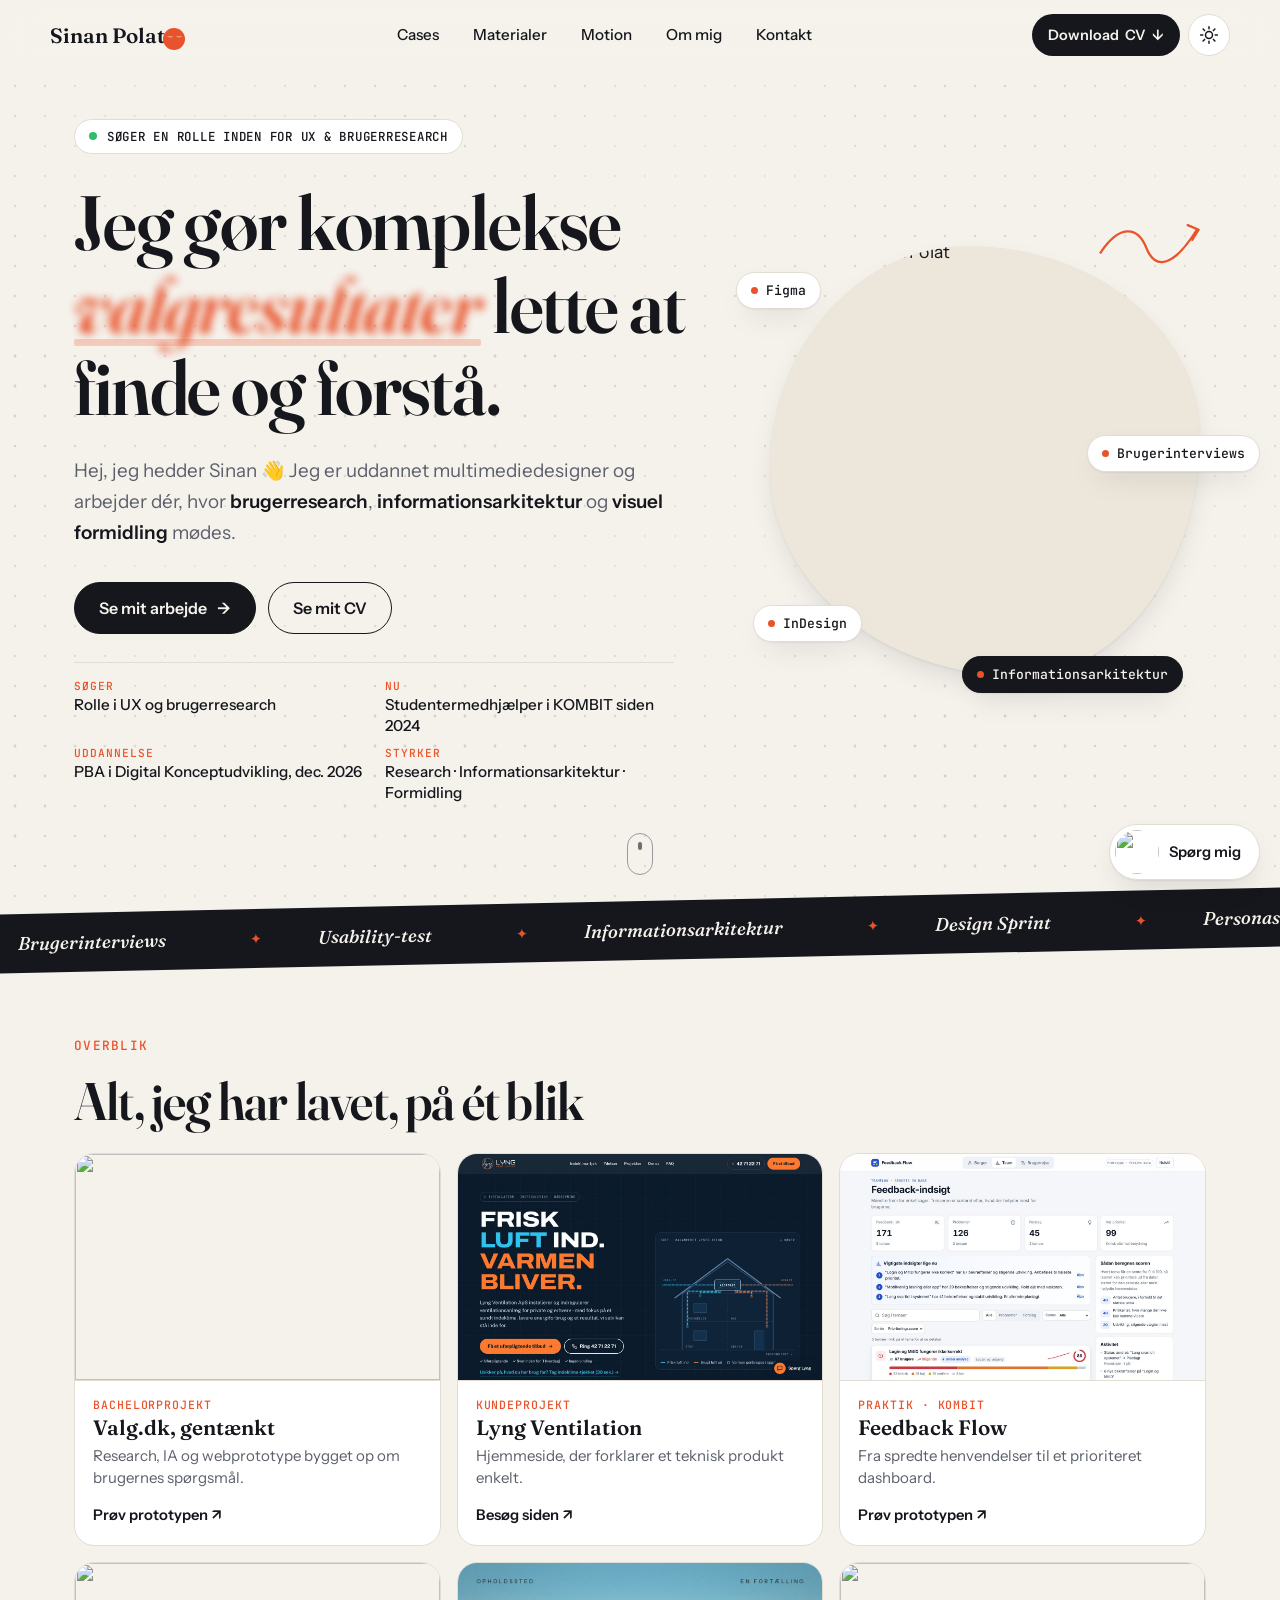
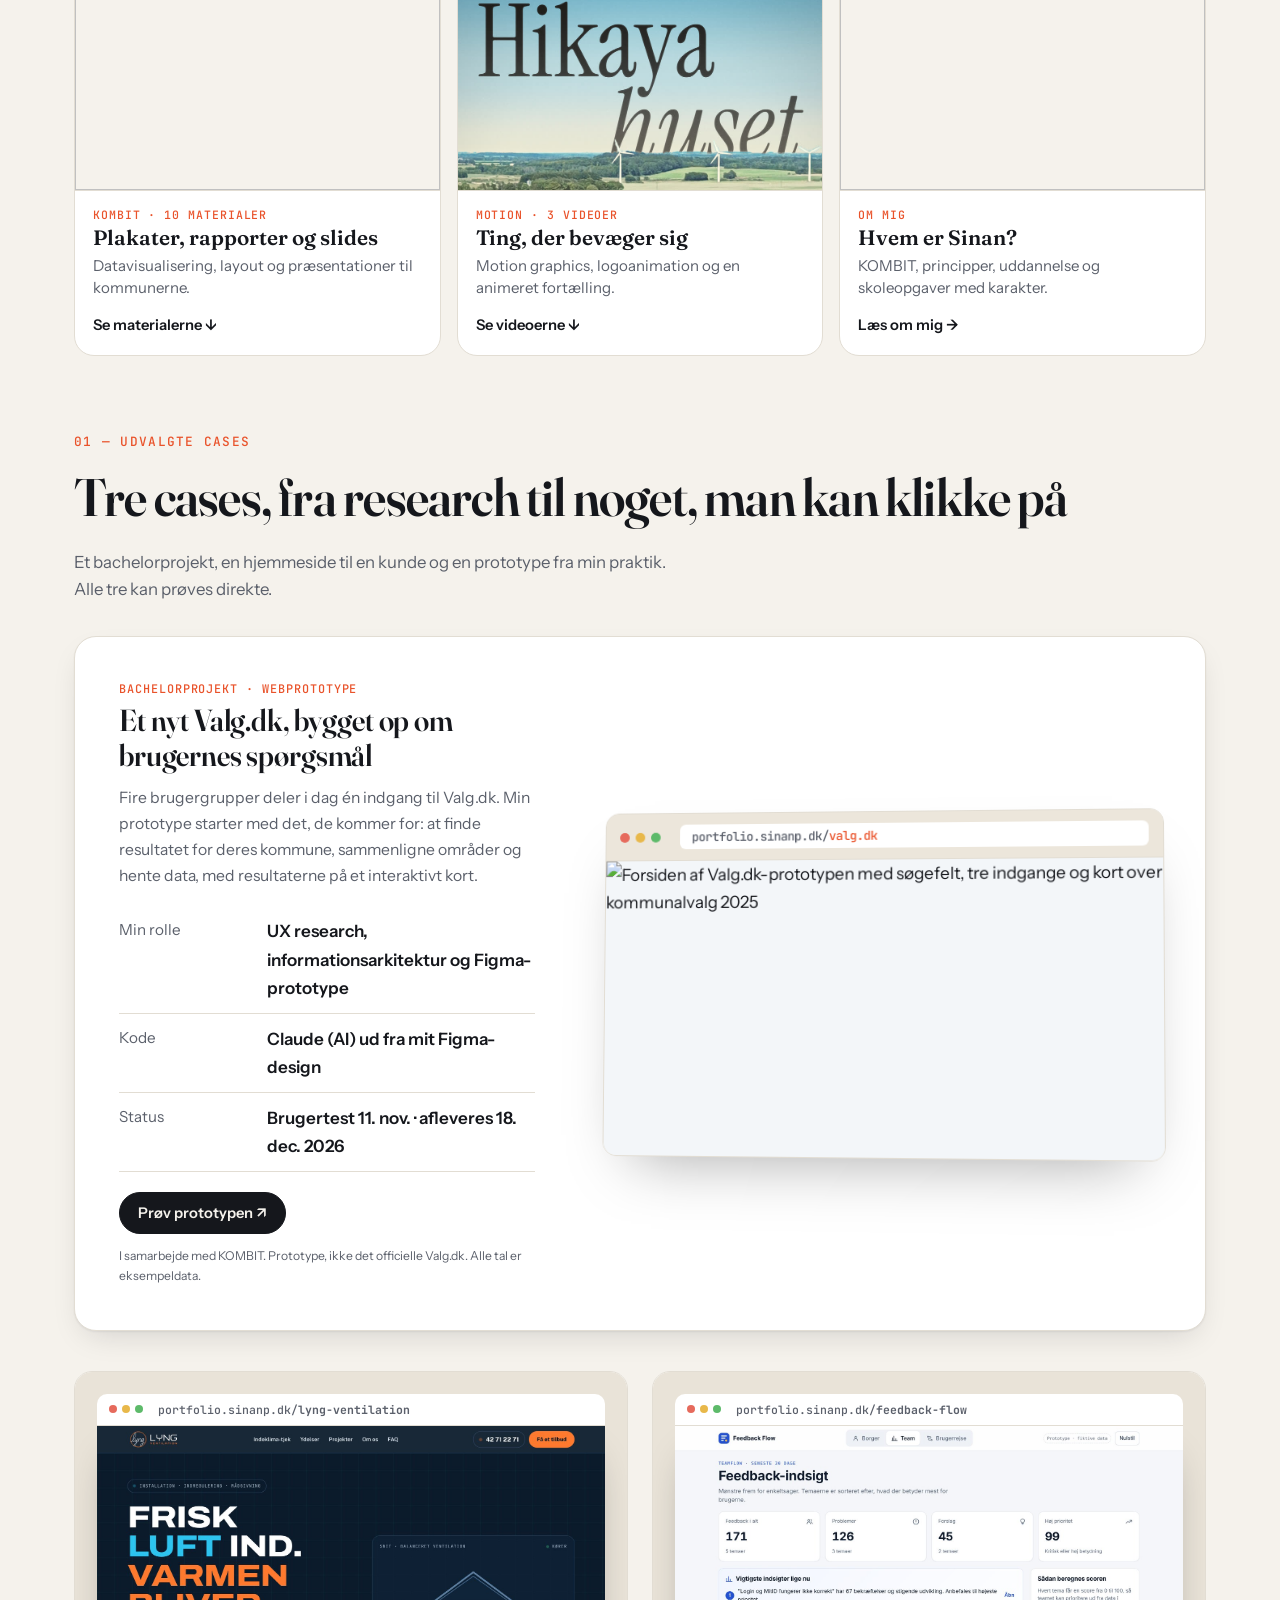
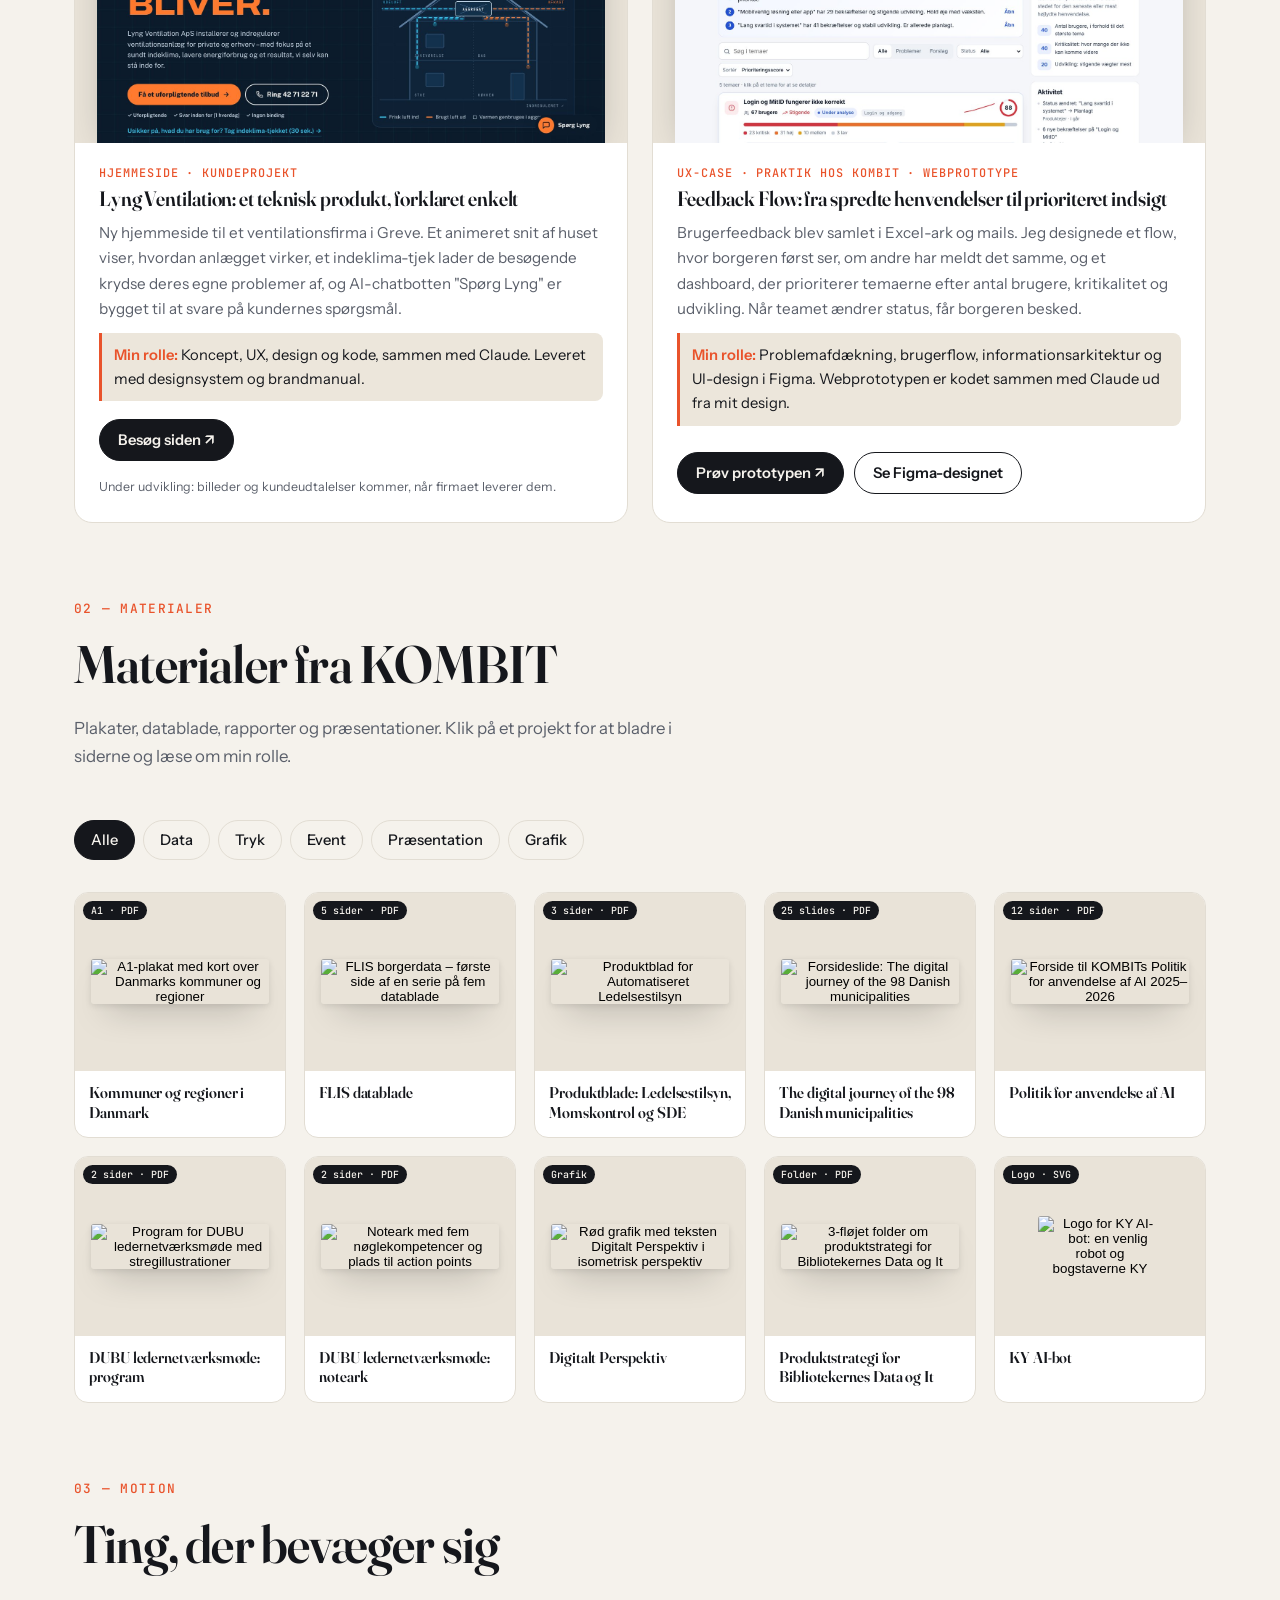
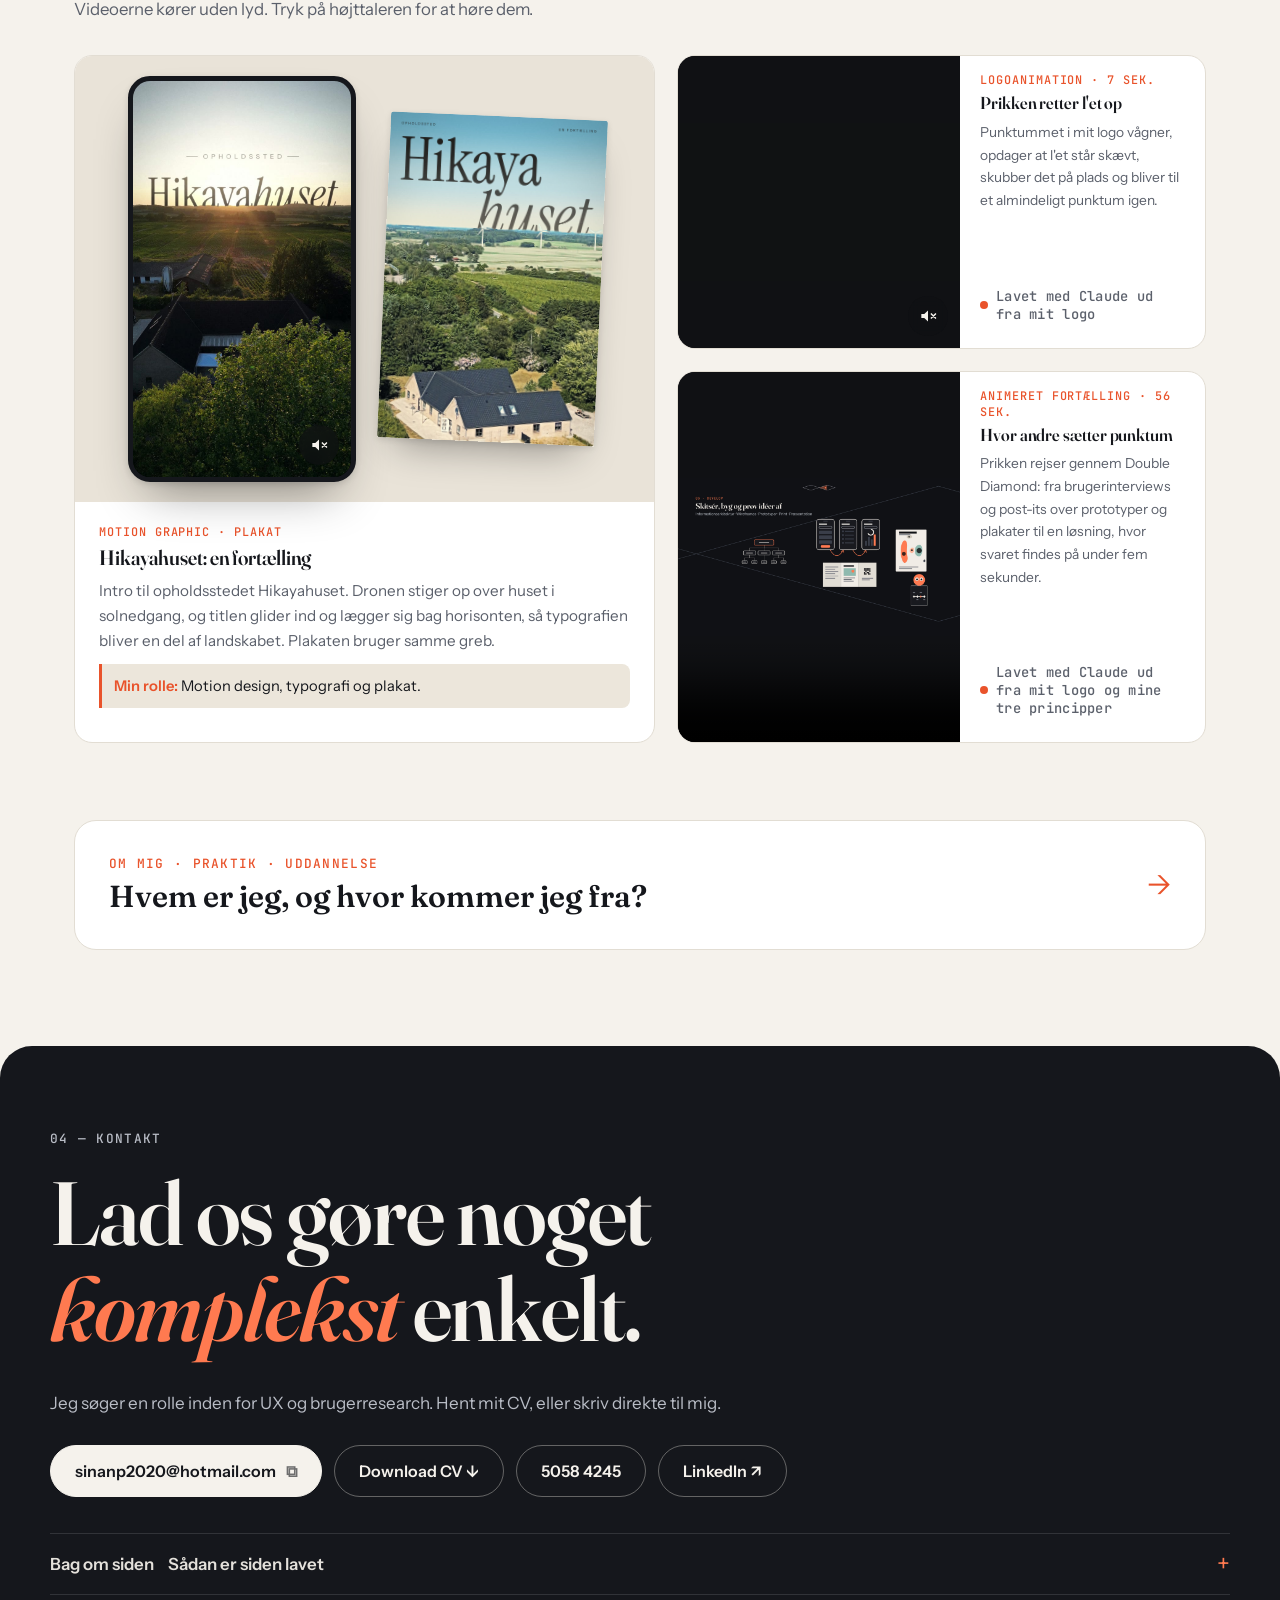
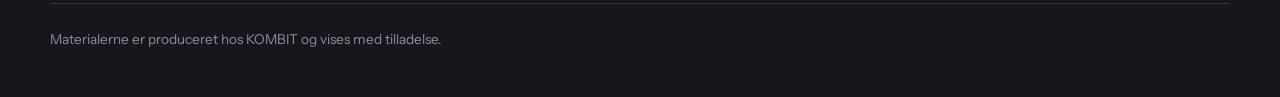
==== commit 3aedfa6d: "Udstillingsvindue og kort om mig" ====
--- a/index.html
+++ b/index.html
@@ -23,7 +23,7 @@
 <link rel="preconnect" href="https://fonts.googleapis.com">
 <link rel="preconnect" href="https://fonts.gstatic.com" crossorigin>
 <link rel="stylesheet" href="https://fonts.googleapis.com/css2?family=Fraunces:ital,opsz,wght@0,9..144,500..700;1,9..144,500..700&family=Instrument+Sans:wght@400;500;600&family=JetBrains+Mono:wght@500&display=swap">
-<link rel="stylesheet" href="style.css?v=12">
+<link rel="stylesheet" href="style.css?v=13">
 <link rel="stylesheet" href="dot.css?v=4">
 <script>
   /* Sæt tema før siden tegnes, så den ikke blinker */
@@ -38,7 +38,7 @@
   <a class="brand" href="#top" aria-label="Sinan Polat – til toppen">Sinan Polat<span class="dot"></span></a>
   <nav class="nav" id="nav" aria-label="Hovedmenu">
     <a href="#cases">Cases</a>
-    <a href="#arbejde">Arbejde</a>
+    <a href="#arbejde">Materialer</a>
     <a href="#motion">Motion</a>
     <a href="om/">Om mig</a>
     <a href="#kontakt">Kontakt</a>
@@ -63,11 +63,17 @@
       <div class="hero-text">
         <p class="status reveal"><span class="pulse"></span>Søger en rolle inden for UX &amp; brugerresearch</p>
         <h1 class="reveal">Jeg gør komplekse <span class="rotator" aria-live="polite"><span class="rotator-word">offentlige data</span></span> lette at finde og forstå.</h1>
-        <p class="lead reveal">Hej, jeg hedder Sinan 👋 Jeg er uddannet multimediedesigner og arbejder dér, hvor <strong>brugerresearch</strong>, <strong>informationsarkitektur</strong> og <strong>visuel formidling</strong> mødes. Den 18. december 2026 afleverer jeg min professionsbachelor i Digital Konceptudvikling.</p>
+        <p class="lead reveal">Hej, jeg hedder Sinan 👋 Jeg er uddannet multimediedesigner og arbejder dér, hvor <strong>brugerresearch</strong>, <strong>informationsarkitektur</strong> og <strong>visuel formidling</strong> mødes.</p>
         <p class="actions reveal">
-          <a class="button magnetic" href="#cases">Se mine cases <span aria-hidden="true">→</span></a>
+          <a class="button magnetic" href="#oversigt">Se mit arbejde <span aria-hidden="true">→</span></a>
           <button class="button ghost magnetic" type="button" data-viewer data-slug="cv" data-pages="2" data-pdf="pdf/CV-Sinan-Polat.pdf" data-title="CV – Sinan Polat">Se mit CV</button>
         </p>
+        <dl class="quick-facts reveal" aria-label="Kort om mig">
+          <div><dt>Søger</dt><dd>Rolle i UX og brugerresearch</dd></div>
+          <div><dt>Nu</dt><dd>Studentermedhjælper i KOMBIT siden 2024</dd></div>
+          <div><dt>Uddannelse</dt><dd>PBA i Digital Konceptudvikling, dec. 2026</dd></div>
+          <div><dt>Styrker</dt><dd>Research · Informationsarkitektur · Formidling</dd></div>
+        </dl>
       </div>
       <div class="hero-visual reveal" data-parallax>
         <div class="portrait">
@@ -80,7 +86,7 @@
         <svg class="scribble" viewBox="0 0 120 60" aria-hidden="true"><path d="M5 40c20-30 40-30 50-5s30 20 55-20"/><path d="M100 10l12 5-7 11"/></svg>
       </div>
     </div>
-    <a class="scroll-hint" href="#cases" aria-label="Scroll ned"><span></span></a>
+    <a class="scroll-hint" href="#oversigt" aria-label="Scroll ned"><span></span></a>
   </section>
 
   <!-- ============ MARQUEE ============ -->
@@ -90,6 +96,41 @@
     </div>
   </div>
 
+
+
+  <!-- ============ UDSTILLINGSVINDUE ============ -->
+  <section id="oversigt" class="section showcase" aria-labelledby="svTitle">
+    <div class="section-head">
+      <p class="eyebrow reveal">Overblik</p>
+      <h2 class="reveal" id="svTitle">Alt, jeg har lavet, på ét blik</h2>
+    </div>
+    <div class="sv-grid">
+      <a class="sv-tile reveal" href="/valg.dk/" target="_blank" rel="noopener">
+        <span class="sv-img"><img src="work/valg-prototype/forside.jpg" alt="" loading="lazy"></span>
+        <span class="sv-body"><span class="sv-kicker">Bachelorprojekt</span><b>Valg.dk, gentænkt</b><span class="sv-text">Research, IA og webprototype bygget op om brugernes spørgsmål.</span><span class="sv-go">Prøv prototypen ↗</span></span>
+      </a>
+      <a class="sv-tile reveal" href="/lyng-ventilation/" target="_blank" rel="noopener">
+        <span class="sv-img"><img src="work/lyng-ventilation/forside.jpg" alt="" loading="lazy"></span>
+        <span class="sv-body"><span class="sv-kicker">Kundeprojekt</span><b>Lyng Ventilation</b><span class="sv-text">Hjemmeside, der forklarer et teknisk produkt enkelt.</span><span class="sv-go">Besøg siden ↗</span></span>
+      </a>
+      <a class="sv-tile reveal" href="/feedback-flow/" target="_blank" rel="noopener">
+        <span class="sv-img"><img src="work/feedback-prototype/web.jpg" alt="" loading="lazy"></span>
+        <span class="sv-body"><span class="sv-kicker">Praktik · KOMBIT</span><b>Feedback Flow</b><span class="sv-text">Fra spredte henvendelser til et prioriteret dashboard.</span><span class="sv-go">Prøv prototypen ↗</span></span>
+      </a>
+      <a class="sv-tile reveal" href="#arbejde">
+        <span class="sv-img"><img src="work/kombit-iceland/thumb.jpg" alt="" loading="lazy"></span>
+        <span class="sv-body"><span class="sv-kicker">KOMBIT · 10 materialer</span><b>Plakater, rapporter og slides</b><span class="sv-text">Datavisualisering, layout og præsentationer til kommunerne.</span><span class="sv-go">Se materialerne ↓</span></span>
+      </a>
+      <a class="sv-tile reveal" href="#motion">
+        <span class="sv-img"><img src="img/hikayahuset-plakat-web.jpg" alt="" loading="lazy"></span>
+        <span class="sv-body"><span class="sv-kicker">Motion · 3 videoer</span><b>Ting, der bevæger sig</b><span class="sv-text">Motion graphics, logoanimation og en animeret fortælling.</span><span class="sv-go">Se videoerne ↓</span></span>
+      </a>
+      <a class="sv-tile reveal" href="om/">
+        <span class="sv-img"><img src="img/sinan-arbejde.jpg" alt="" loading="lazy"></span>
+        <span class="sv-body"><span class="sv-kicker">Om mig</span><b>Hvem er Sinan?</b><span class="sv-text">KOMBIT, principper, uddannelse og skoleopgaver med karakter.</span><span class="sv-go">Læs om mig →</span></span>
+      </a>
+    </div>
+  </section>
 
   <!-- ============ CASES ============ -->
   <section id="cases" class="section cases">
--- a/style.css
+++ b/style.css
@@ -706,3 +706,48 @@
   .header-tools .icon-btn{width:38px;height:38px}
   .cv-link{height:38px;padding:0 12px}
 }
+
+/* ---------- v13: udstillingsvindue og kort om mig ---------- */
+.quick-facts{display:grid;grid-template-columns:repeat(2,minmax(0,1fr));gap:10px 22px;margin:28px 0 0;padding:16px 0 0;border-top:1px solid var(--line);max-width:600px}
+.quick-facts div{min-width:0}
+.quick-facts dt{font:500 .7rem var(--mono);text-transform:uppercase;letter-spacing:.09em;color:var(--accent);margin-bottom:2px}
+.quick-facts dd{margin:0;font-size:.95rem;font-weight:500;line-height:1.35}
+
+.showcase .section-head{margin-bottom:22px}
+.sv-grid{display:grid;grid-template-columns:repeat(3,1fr);gap:16px}
+.sv-tile{display:flex;flex-direction:column;background:var(--surface);border:1px solid var(--line);border-radius:20px;overflow:hidden;text-decoration:none;color:inherit;transition:transform .35s var(--ease),border-color .25s,box-shadow .35s}
+.sv-tile:hover{transform:translateY(-4px);border-color:var(--accent);box-shadow:var(--shadow)}
+.sv-tile:focus-visible{outline:3px solid var(--accent);outline-offset:3px}
+.sv-img{display:block;aspect-ratio:16/10;overflow:hidden;background:var(--bg);border-bottom:1px solid var(--line)}
+.sv-img img{width:100%;height:100%;object-fit:cover;object-position:top center;transition:transform .6s var(--ease)}
+.sv-tile:hover .sv-img img{transform:scale(1.04)}
+.sv-body{display:flex;flex-direction:column;gap:4px;padding:16px 18px 18px;flex:1}
+.sv-kicker{font:500 .72rem var(--mono);text-transform:uppercase;letter-spacing:.08em;color:var(--accent)}
+.sv-body b{font:600 1.3rem/1.2 var(--serif)}
+.sv-text{color:var(--muted);font-size:.94rem;line-height:1.45}
+.sv-go{margin-top:auto;padding-top:10px;font-weight:600;font-size:.92rem}
+.sv-tile:hover .sv-go{color:var(--accent)}
+@media (prefers-reduced-motion:reduce){.sv-tile,.sv-img img{transition:none}.sv-tile:hover{transform:none}.sv-tile:hover .sv-img img{transform:none}}
+@media (max-width:1000px){.sv-grid{grid-template-columns:1fr 1fr}}
+@media (max-width:640px){
+  .quick-facts{gap:10px 14px;margin-top:22px}
+  .quick-facts dd{font-size:.88rem}
+  .marquee{display:none}
+  .sv-grid{grid-template-columns:1fr;gap:10px}
+  .sv-tile{flex-direction:row;border-radius:16px;min-height:104px}
+  .sv-img{flex:0 0 104px;aspect-ratio:auto;border-bottom:0;border-right:1px solid var(--line)}
+  .sv-body{padding:12px 14px;gap:2px}
+  .sv-body b{font-size:1.08rem}
+  .sv-text{font-size:.85rem;display:-webkit-box;-webkit-line-clamp:2;-webkit-box-orient:vertical;overflow:hidden}
+  .sv-go{padding-top:4px;font-size:.84rem;color:var(--accent)}
+}
+.hero .actions .button{white-space:nowrap}
+@media (max-width:640px){
+  .quick-facts{grid-template-columns:1fr;gap:6px;padding-top:14px}
+  .quick-facts div{display:grid;grid-template-columns:96px 1fr;gap:10px;align-items:baseline}
+  .quick-facts dt{margin:0}
+  .hero .actions{display:grid;grid-template-columns:1fr 1fr;gap:10px}
+  .hero .actions .button{padding:14px 12px;justify-content:center}
+  .sv-img img{object-position:left top}
+}
+@media (max-width:380px){.hero .status{font-size:.6rem;letter-spacing:.04em;padding-left:10px;padding-right:10px}}
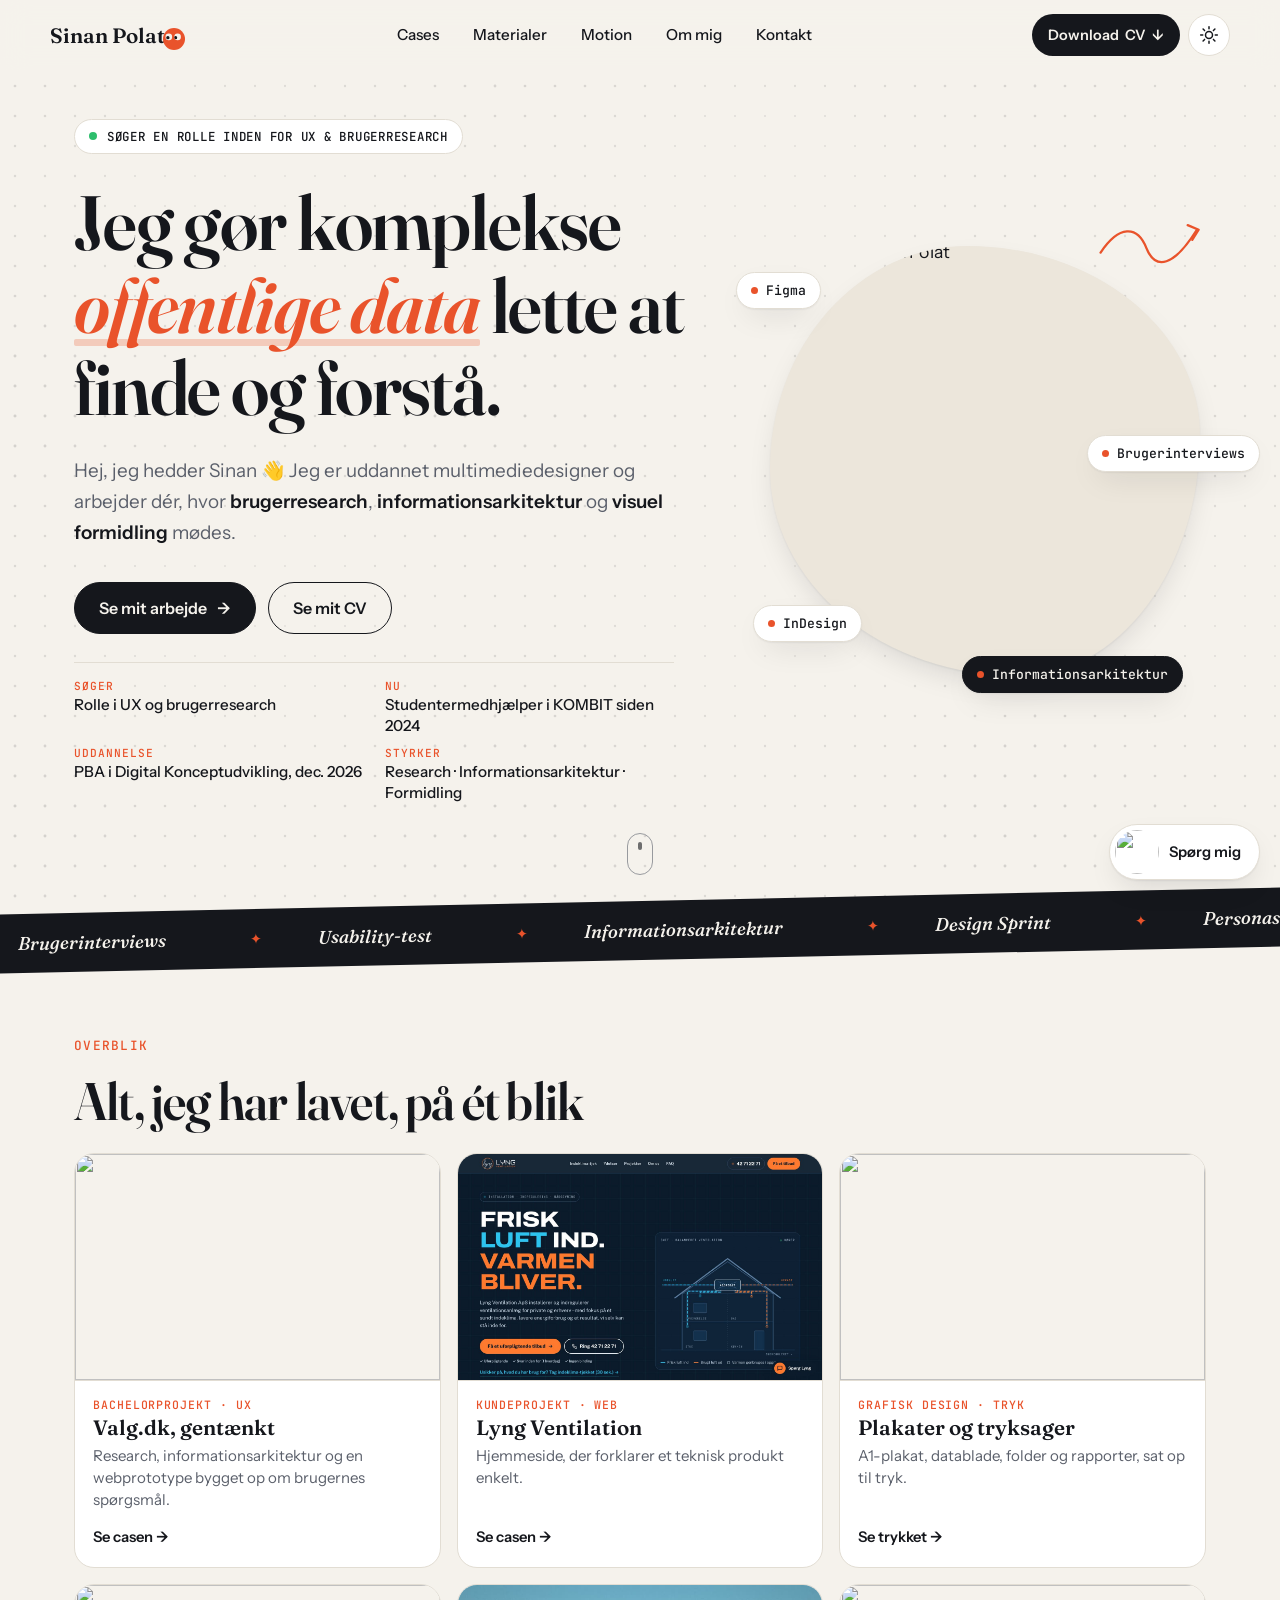
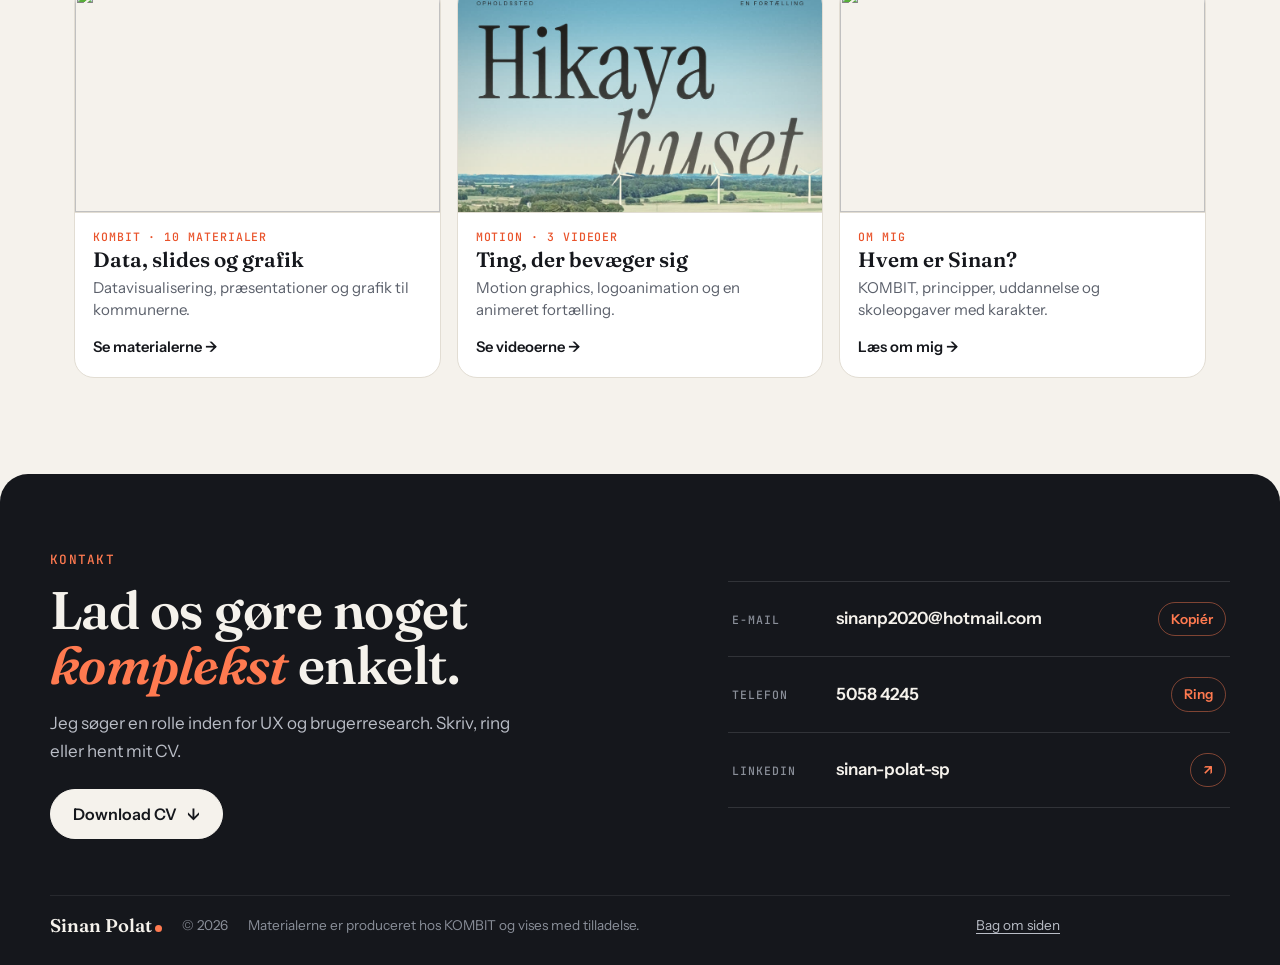
==== commit 2868970f: "Egne sider, udstillingsvindue, ny footer, uden Feedback Flow" ====
--- a/index.html
+++ b/index.html
@@ -23,28 +23,28 @@
 <link rel="preconnect" href="https://fonts.googleapis.com">
 <link rel="preconnect" href="https://fonts.gstatic.com" crossorigin>
 <link rel="stylesheet" href="https://fonts.googleapis.com/css2?family=Fraunces:ital,opsz,wght@0,9..144,500..700;1,9..144,500..700&family=Instrument+Sans:wght@400;500;600&family=JetBrains+Mono:wght@500&display=swap">
-<link rel="stylesheet" href="style.css?v=13">
-<link rel="stylesheet" href="dot.css?v=4">
+<link rel="stylesheet" href="/style.css?v=14">
+<link rel="stylesheet" href="/dot.css?v=4">
 <script>
   /* Sæt tema før siden tegnes, så den ikke blinker */
   (function(){try{var t=localStorage.getItem('tema');if(t)document.documentElement.dataset.theme=t;}catch(e){}})();
 </script>
 </head>
-<body>
+<body data-base="/">
 <a class="skip" href="#indhold">Spring til indhold</a>
 <div class="progress" aria-hidden="true"></div>
 
 <header class="site-header">
-  <a class="brand" href="#top" aria-label="Sinan Polat – til toppen">Sinan Polat<span class="dot"></span></a>
+  <a class="brand" href="/" aria-label="Sinan Polat – forside">Sinan Polat<span class="dot"></span></a>
   <nav class="nav" id="nav" aria-label="Hovedmenu">
-    <a href="#cases">Cases</a>
-    <a href="#arbejde">Materialer</a>
-    <a href="#motion">Motion</a>
-    <a href="om/">Om mig</a>
+    <a href="/cases/">Cases</a>
+    <a href="/materialer/">Materialer</a>
+    <a href="/motion/">Motion</a>
+    <a href="/om/">Om mig</a>
     <a href="#kontakt">Kontakt</a>
   </nav>
   <div class="header-tools">
-    <a class="cv-link" href="pdf/CV-Sinan-Polat.pdf" download="CV-Sinan-Polat.pdf"><span class="long">Download </span>CV <span aria-hidden="true">↓</span></a>
+    <a class="cv-link" href="/pdf/CV-Sinan-Polat.pdf" download="CV-Sinan-Polat.pdf"><span class="long">Download </span>CV <span aria-hidden="true">↓</span></a>
     <button class="icon-btn" id="themeToggle" type="button" aria-label="Skift mellem lyst og mørkt tema">
       <svg class="i-sun" viewBox="0 0 24 24" aria-hidden="true"><circle cx="12" cy="12" r="4.2"/><path d="M12 2v2.5M12 19.5V22M2 12h2.5M19.5 12H22M4.9 4.9l1.8 1.8M17.3 17.3l1.8 1.8M4.9 19.1l1.8-1.8M17.3 6.7l1.8-1.8"/></svg>
       <svg class="i-moon" viewBox="0 0 24 24" aria-hidden="true"><path d="M20 14.5A8 8 0 0 1 9.5 4a8 8 0 1 0 10.5 10.5Z"/></svg>
@@ -66,7 +66,7 @@
         <p class="lead reveal">Hej, jeg hedder Sinan 👋 Jeg er uddannet multimediedesigner og arbejder dér, hvor <strong>brugerresearch</strong>, <strong>informationsarkitektur</strong> og <strong>visuel formidling</strong> mødes.</p>
         <p class="actions reveal">
           <a class="button magnetic" href="#oversigt">Se mit arbejde <span aria-hidden="true">→</span></a>
-          <button class="button ghost magnetic" type="button" data-viewer data-slug="cv" data-pages="2" data-pdf="pdf/CV-Sinan-Polat.pdf" data-title="CV – Sinan Polat">Se mit CV</button>
+          <button class="button ghost magnetic" type="button" data-viewer data-slug="cv" data-pages="2" data-pdf="/pdf/CV-Sinan-Polat.pdf" data-title="CV – Sinan Polat">Se mit CV</button>
         </p>
         <dl class="quick-facts reveal" aria-label="Kort om mig">
           <div><dt>Søger</dt><dd>Rolle i UX og brugerresearch</dd></div>
@@ -77,7 +77,7 @@
       </div>
       <div class="hero-visual reveal" data-parallax>
         <div class="portrait">
-          <img src="img/sinan-portraet.jpg" alt="Portræt af Sinan Polat" width="600" height="600">
+          <img src="/img/sinan-portraet.jpg" alt="Portræt af Sinan Polat" width="600" height="600">
         </div>
         <span class="chip c1" data-depth="18">Figma</span>
         <span class="chip c2" data-depth="-14">Brugerinterviews</span>
@@ -105,369 +105,57 @@
       <h2 class="reveal" id="svTitle">Alt, jeg har lavet, på ét blik</h2>
     </div>
     <div class="sv-grid">
-      <a class="sv-tile reveal" href="/valg.dk/" target="_blank" rel="noopener">
-        <span class="sv-img"><img src="work/valg-prototype/forside.jpg" alt="" loading="lazy"></span>
-        <span class="sv-body"><span class="sv-kicker">Bachelorprojekt</span><b>Valg.dk, gentænkt</b><span class="sv-text">Research, IA og webprototype bygget op om brugernes spørgsmål.</span><span class="sv-go">Prøv prototypen ↗</span></span>
-      </a>
-      <a class="sv-tile reveal" href="/lyng-ventilation/" target="_blank" rel="noopener">
-        <span class="sv-img"><img src="work/lyng-ventilation/forside.jpg" alt="" loading="lazy"></span>
-        <span class="sv-body"><span class="sv-kicker">Kundeprojekt</span><b>Lyng Ventilation</b><span class="sv-text">Hjemmeside, der forklarer et teknisk produkt enkelt.</span><span class="sv-go">Besøg siden ↗</span></span>
-      </a>
-      <a class="sv-tile reveal" href="/feedback-flow/" target="_blank" rel="noopener">
-        <span class="sv-img"><img src="work/feedback-prototype/web.jpg" alt="" loading="lazy"></span>
-        <span class="sv-body"><span class="sv-kicker">Praktik · KOMBIT</span><b>Feedback Flow</b><span class="sv-text">Fra spredte henvendelser til et prioriteret dashboard.</span><span class="sv-go">Prøv prototypen ↗</span></span>
-      </a>
-      <a class="sv-tile reveal" href="#arbejde">
-        <span class="sv-img"><img src="work/kombit-iceland/thumb.jpg" alt="" loading="lazy"></span>
-        <span class="sv-body"><span class="sv-kicker">KOMBIT · 10 materialer</span><b>Plakater, rapporter og slides</b><span class="sv-text">Datavisualisering, layout og præsentationer til kommunerne.</span><span class="sv-go">Se materialerne ↓</span></span>
-      </a>
-      <a class="sv-tile reveal" href="#motion">
-        <span class="sv-img"><img src="img/hikayahuset-plakat-web.jpg" alt="" loading="lazy"></span>
-        <span class="sv-body"><span class="sv-kicker">Motion · 3 videoer</span><b>Ting, der bevæger sig</b><span class="sv-text">Motion graphics, logoanimation og en animeret fortælling.</span><span class="sv-go">Se videoerne ↓</span></span>
-      </a>
-      <a class="sv-tile reveal" href="om/">
-        <span class="sv-img"><img src="img/sinan-arbejde.jpg" alt="" loading="lazy"></span>
+      <a class="sv-tile reveal" href="/cases/#valg">
+        <span class="sv-img"><img src="/work/valg-prototype/forside.jpg" alt="" loading="lazy"></span>
+        <span class="sv-body"><span class="sv-kicker">Bachelorprojekt · UX</span><b>Valg.dk, gentænkt</b><span class="sv-text">Research, informationsarkitektur og en webprototype bygget op om brugernes spørgsmål.</span><span class="sv-go">Se casen →</span></span>
+      </a>
+      <a class="sv-tile reveal" href="/cases/#lyng">
+        <span class="sv-img"><img src="/work/lyng-ventilation/forside.jpg" alt="" loading="lazy"></span>
+        <span class="sv-body"><span class="sv-kicker">Kundeprojekt · Web</span><b>Lyng Ventilation</b><span class="sv-text">Hjemmeside, der forklarer et teknisk produkt enkelt.</span><span class="sv-go">Se casen →</span></span>
+      </a>
+      <a class="sv-tile reveal" href="/materialer/#tryk">
+        <span class="sv-img"><img src="/work/danmarkskort-a1/thumb.jpg" alt="" loading="lazy"></span>
+        <span class="sv-body"><span class="sv-kicker">Grafisk design · Tryk</span><b>Plakater og tryksager</b><span class="sv-text">A1-plakat, datablade, folder og rapporter, sat op til tryk.</span><span class="sv-go">Se trykket →</span></span>
+      </a>
+      <a class="sv-tile reveal" href="/materialer/">
+        <span class="sv-img"><img src="/work/kombit-iceland/thumb.jpg" alt="" loading="lazy"></span>
+        <span class="sv-body"><span class="sv-kicker">KOMBIT · 10 materialer</span><b>Data, slides og grafik</b><span class="sv-text">Datavisualisering, præsentationer og grafik til kommunerne.</span><span class="sv-go">Se materialerne →</span></span>
+      </a>
+      <a class="sv-tile reveal" href="/motion/">
+        <span class="sv-img"><img src="/img/hikayahuset-plakat-web.jpg" alt="" loading="lazy"></span>
+        <span class="sv-body"><span class="sv-kicker">Motion · 3 videoer</span><b>Ting, der bevæger sig</b><span class="sv-text">Motion graphics, logoanimation og en animeret fortælling.</span><span class="sv-go">Se videoerne →</span></span>
+      </a>
+      <a class="sv-tile reveal" href="/om/">
+        <span class="sv-img"><img src="/img/sinan-arbejde.jpg" alt="" loading="lazy"></span>
         <span class="sv-body"><span class="sv-kicker">Om mig</span><b>Hvem er Sinan?</b><span class="sv-text">KOMBIT, principper, uddannelse og skoleopgaver med karakter.</span><span class="sv-go">Læs om mig →</span></span>
       </a>
     </div>
   </section>
 
-  <!-- ============ CASES ============ -->
-  <section id="cases" class="section cases">
-    <div class="section-head">
-      <p class="eyebrow reveal">01 — Udvalgte cases</p>
-      <h2 class="reveal">Tre cases, fra research til noget, man kan klikke på</h2>
-      <p class="lead small reveal">Et bachelorprojekt, en hjemmeside til en kunde og en prototype fra min praktik. Alle tre kan prøves direkte.</p>
-    </div>
-
-    <div class="concept proto reveal">
-      <div class="concept-side">
-        <p class="kicker">Bachelorprojekt · Webprototype</p>
-        <h3 class="proto-title">Et nyt Valg.dk, bygget op om brugernes spørgsmål</h3>
-        <p class="proto-text">Fire brugergrupper deler i dag én indgang til Valg.dk. Min prototype starter med det, de kommer for: at finde resultatet for deres kommune, sammenligne områder og hente data, med resultaterne på et interaktivt kort.</p>
-        <dl class="facts">
-          <div><dt>Min rolle</dt><dd>UX research, informationsarkitektur og Figma-prototype</dd></div>
-          <div><dt>Kode</dt><dd>Claude (AI) ud fra mit Figma-design</dd></div>
-          <div><dt>Status</dt><dd>Brugertest 11. nov. · afleveres 18. dec. 2026</dd></div>
-        </dl>
-        <p class="card-actions">
-          <a class="button small" href="/valg.dk/" target="_blank" rel="noopener">Prøv prototypen ↗</a>
-        </p>
-        <p class="mock-note">I samarbejde med KOMBIT. Prototype, ikke det officielle Valg.dk. Alle tal er eksempeldata.</p>
+</main>
+
+<!-- ============ KONTAKT ============ -->
+<footer id="kontakt" class="contact pro">
+  <div class="contact-inner">
+    <div class="ct-grid">
+      <div class="ct-intro">
+        <p class="eyebrow">Kontakt</p>
+        <h2 class="ct-title">Lad os gøre noget <em>komplekst</em> enkelt.</h2>
+        <p class="ct-lead">Jeg søger en rolle inden for UX og brugerresearch. Skriv, ring eller hent mit CV.</p>
+        <a class="button light ct-cv" href="/pdf/CV-Sinan-Polat.pdf" download="CV-Sinan-Polat.pdf">Download CV <span aria-hidden="true">↓</span></a>
       </div>
-
-      <a class="browser proto-shot" href="/valg.dk/" target="_blank" rel="noopener" aria-label="Åbn Valg.dk-prototypen i en ny fane">
-        <div class="browser-bar"><i></i><i></i><i></i><span>portfolio.sinanp.dk/<b>valg.dk</b></span></div>
-        <div class="proto-frame">
-          <img src="work/valg-prototype/forside.jpg" alt="Forsiden af Valg.dk-prototypen med søgefelt, tre indgange og kort over kommunalvalg 2025" loading="lazy" width="1400" height="744">
-          <span class="proto-cta">Åbn prototypen ↗</span>
-        </div>
-      </a>
-    </div>
-
-    <div class="case-grid">
-      <article class="case lyng reveal">
-        <a class="case-media" href="/lyng-ventilation/" target="_blank" rel="noopener" aria-label="Åbn hjemmesiden for Lyng Ventilation i en ny fane">
-          <span class="mini-bar"><i></i><i></i><i></i><span>portfolio.sinanp.dk/<b>lyng-ventilation</b></span></span>
-          <img src="work/lyng-ventilation/forside.jpg" alt="Forsiden af Lyng Ventilations hjemmeside: overskriften Frisk luft ind. Varmen bliver. og et animeret snit af et hus med ventilationsanlæg" loading="lazy" width="1400" height="875">
-          <span class="badge">Hjemmeside</span>
-          <span class="proto-cta">Besøg siden ↗</span>
-        </a>
-        <div class="card-body">
-          <p class="kicker">Hjemmeside · Kundeprojekt</p>
-          <h3>Lyng Ventilation: et teknisk produkt, forklaret enkelt</h3>
-          <p>Ny hjemmeside til et ventilationsfirma i Greve. Et animeret snit af huset viser, hvordan anlægget virker, et indeklima-tjek lader de besøgende krydse deres egne problemer af, og AI-chatbotten "Spørg Lyng" er bygget til at svare på kundernes spørgsmål.</p>
-          <p class="role"><b>Min rolle:</b> Koncept, UX, design og kode, sammen med Claude. Leveret med designsystem og brandmanual.</p>
-          <p class="card-actions">
-            <a class="button small" href="/lyng-ventilation/" target="_blank" rel="noopener">Besøg siden ↗</a>
-          </p>
-          <p class="mock-note">Under udvikling: billeder og kundeudtalelser kommer, når firmaet leverer dem.</p>
-        </div>
-      </article>
-      <article class="card case reveal" data-slug="feedback-prototype" data-pages="13" data-title="Feedback Flow: Figma-designet" data-link="/feedback-flow/" data-link-label="Prøv webprototypen ↗">
-        <a class="case-media" href="/feedback-flow/" target="_blank" rel="noopener" aria-label="Åbn Feedback Flow-prototypen i en ny fane">
-          <span class="mini-bar"><i></i><i></i><i></i><span>portfolio.sinanp.dk/<b>feedback-flow</b></span></span>
-          <img src="work/feedback-prototype/web.jpg" alt="Teamets dashboard i Feedback Flow: nøgletal, vigtigste indsigter og temaer sorteret efter prioriteringsscore" loading="lazy" width="1400" height="875">
-          <span class="proto-cta">Prøv prototypen ↗</span>
-        </a>
-        <div class="card-body">
-          <p class="kicker">UX-case · Praktik hos KOMBIT · Webprototype</p>
-          <h3>Feedback Flow: fra spredte henvendelser til prioriteret indsigt</h3>
-          <p>Brugerfeedback blev samlet i Excel-ark og mails. Jeg designede et flow, hvor borgeren først ser, om andre har meldt det samme, og et dashboard, der prioriterer temaerne efter antal brugere, kritikalitet og udvikling. Når teamet ændrer status, får borgeren besked.</p>
-          <p class="role"><b>Min rolle:</b> Problemafdækning, brugerflow, informationsarkitektur og UI-design i Figma. Webprototypen er kodet sammen med Claude ud fra mit design.</p>
-          <p class="card-actions">
-            <a class="button small" href="/feedback-flow/" target="_blank" rel="noopener">Prøv prototypen ↗</a>
-            <button class="button ghost small" type="button" data-open-card>Se Figma-designet</button>
-          </p>
-        </div>
-      </article>
-    </div>
-  </section>
-
-  <!-- ============ ARBEJDE ============ -->
-  <section id="arbejde" class="section work-section">
-    <div class="section-head row">
-      <div>
-        <p class="eyebrow reveal">02 — Materialer</p>
-        <h2 class="reveal">Materialer fra KOMBIT</h2>
-        <p class="lead small reveal">Plakater, datablade, rapporter og præsentationer. Klik på et projekt for at bladre i siderne og læse om min rolle.</p>
-      </div>
-      <div class="filters reveal" role="group" aria-label="Filtrer projekter">
-        <button class="on" data-filter="alle" aria-pressed="true">Alle</button>
-        <button data-filter="data" aria-pressed="false">Data</button>
-        <button data-filter="tryk" aria-pressed="false">Tryk</button>
-        <button data-filter="event" aria-pressed="false">Event</button>
-        <button data-filter="praes" aria-pressed="false">Præsentation</button>
-        <button data-filter="grafik" aria-pressed="false">Grafik</button>
-      </div>
-    </div>
-
-    <div class="work compact" id="work">
-      <article class="card" data-cat="data tryk" data-slug="danmarkskort-a1" data-pages="1" data-pdf="pdf/danmarkskort-a1.pdf">
-        <button class="card-media" type="button" aria-label="Åbn Kommuner og regioner i Danmark">
-          <img src="work/danmarkskort-a1/thumb.jpg" alt="A1-plakat med kort over Danmarks kommuner og regioner" loading="lazy">
-          <span class="badge">A1 · PDF</span>
-        </button>
-        <div class="card-body">
-          <h3>Kommuner og regioner i Danmark</h3>
-          <p>A1-plakat med alle 98 kommuner, fem farvekodede regioner og en infografik med antal borgere pr. region.</p>
-          <p class="role"><b>Min rolle:</b> Layout, datavisualisering og farvekodning. Fokus på læsbarhed på afstand og klargøring til storformatstryk.</p>
-          <ul class="tags"><li>Datavisualisering</li><li>Storformat</li><li>Farvesystem</li></ul>
-        </div>
-      </article>
-      <article class="card" data-cat="data tryk" data-slug="flis-datablade" data-pages="5" data-pdf="pdf/flis-datablade.pdf">
-        <button class="card-media stack" type="button" aria-label="Åbn FLIS datablade">
-          <img src="work/flis-datablade/thumb.jpg" alt="FLIS borgerdata – første side af en serie på fem datablade" loading="lazy">
-          <span class="badge">5 sider · PDF</span>
-        </button>
-        <div class="card-body">
-          <h3>FLIS datablade</h3>
-          <p>Serie på fem datablade om borgerdata, KY-data, skoledata, YR-data og økonomidata. Alle følger samme struktur: spørgsmål, så kort sagt, så gevinster.</p>
-          <p class="role"><b>Min rolle:</b> Skabelon og grid til hele serien, informationshierarki, ikonografi og ensartet opsætning. En lille designsystem-tankegang på papir.</p>
-          <ul class="tags"><li>Skabelon</li><li>Ikonografi</li><li>Konsistens</li></ul>
-        </div>
-      </article>
-      <article class="card" data-cat="data tryk" data-slug="flis-produktblade" data-pages="3" data-pdf="pdf/flis-produktblade.pdf">
-        <button class="card-media stack" type="button" aria-label="Åbn FLIS produktblade">
-          <img src="work/flis-produktblade/thumb.jpg" alt="Produktblad for Automatiseret Ledelsestilsyn" loading="lazy">
-          <span class="badge">3 sider · PDF</span>
-        </button>
-        <div class="card-body">
-          <h3>Produktblade: Ledelsestilsyn, Momskontrol og SDE</h3>
-          <p>Tre produktblade, der stiller udfordringen i dag over for løsningen og gevinsterne for kommunen.</p>
-          <p class="role"><b>Min rolle:</b> Visuel fortælling fra problem til løsning til gevinst, farvekode pr. produkt, tydelige call-to-actions og kontaktmodul.</p>
-          <ul class="tags"><li>Storytelling</li><li>Produktkommunikation</li></ul>
-        </div>
-      </article>
-      <article class="card wide" data-cat="praes" data-slug="kombit-iceland" data-pages="25" data-pdf="pdf/kombit-iceland.pdf">
-        <button class="card-media stack" type="button" aria-label="Åbn præsentationen The digital journey of the 98 Danish municipalities">
-          <img src="work/kombit-iceland/thumb.jpg" alt="Forsideslide: The digital journey of the 98 Danish municipalities" loading="lazy">
-          <span class="badge">25 slides · PDF</span>
-        </button>
-        <div class="card-body">
-          <h3>The digital journey of the 98 Danish municipalities</h3>
-          <p>Præsentation til en islandsk konference 25. marts 2026 om KOMBIT, den fælleskommunale it-model, cyber og AI.</p>
-          <p class="role"><b>Min rolle:</b> Slide-design og struktur i seks kapitler, nøgletal, tidslinjer, ikoner og diagrammer, der gør en kompleks offentlig model forståelig for et internationalt publikum.</p>
-          <ul class="tags"><li>Præsentation</li><li>Diagrammer</li><li>Engelsk</li></ul>
-        </div>
-      </article>
-      <article class="card" data-cat="tryk" data-slug="ai-politik" data-pages="12" data-pdf="pdf/ai-politik.pdf">
-        <button class="card-media stack" type="button" aria-label="Åbn Politik for anvendelse af AI">
-          <img src="work/ai-politik/thumb.jpg" alt="Forside til KOMBITs Politik for anvendelse af AI 2025–2026" loading="lazy">
-          <span class="badge">12 sider · PDF</span>
-        </button>
-        <div class="card-body">
-          <h3>Politik for anvendelse af AI</h3>
-          <p>KOMBITs AI-politik 2025–2026 med 15 principper samlet i en tilgængelig rapport.</p>
-          <p class="role"><b>Min rolle:</b> Rapportlayout i InDesign med forside, indholdsfortegnelse, typografisk hierarki og billedvalg, så et tungt policydokument bliver let at navigere i.</p>
-          <ul class="tags"><li>Rapport</li><li>Typografi</li><li>Navigation</li></ul>
-        </div>
-      </article>
-      <article class="card" data-cat="event tryk" data-slug="dubu-program" data-pages="2" data-pdf="pdf/dubu-program.pdf">
-        <button class="card-media stack" type="button" aria-label="Åbn DUBU program">
-          <img src="work/dubu-program/thumb.jpg" alt="Program for DUBU ledernetværksmøde med stregillustrationer" loading="lazy">
-          <span class="badge">2 sider · PDF</span>
-        </button>
-        <div class="card-body">
-          <h3>DUBU ledernetværksmøde: program</h3>
-          <p>Dagsprogram, hvor stregillustrationer guider læseren gennem dagen, fra check-in over caféer til datadrevet ledelse.</p>
-          <p class="role"><b>Min rolle:</b> Layout og tidslinjestruktur for dagsprogrammet samt integration af illustrationerne i et samlet udtryk.</p>
-          <ul class="tags"><li>Event</li><li>Illustration</li><li>Wayfinding</li></ul>
-        </div>
-      </article>
-      <article class="card" data-cat="event" data-slug="dubu-noteark" data-pages="2" data-pdf="pdf/dubu-noteark.pdf">
-        <button class="card-media stack" type="button" aria-label="Åbn DUBU noteark">
-          <img src="work/dubu-noteark/thumb.jpg" alt="Noteark med fem nøglekompetencer og plads til action points" loading="lazy">
-          <span class="badge">2 sider · PDF</span>
-        </button>
-        <div class="card-body">
-          <h3>DUBU ledernetværksmøde: noteark</h3>
-          <p>Noteark med fem nøglekompetencer for digital ledelse (Røhl &amp; Crompvoets, 2024) og plads til egne action points.</p>
-          <p class="role"><b>Min rolle:</b> Layout, der understøtter facilitering, så deltagerne går fra passive tilhørere til aktive deltagere.</p>
-          <ul class="tags"><li>Facilitering</li><li>Event</li></ul>
-        </div>
-      </article>
-      <article class="card" data-cat="grafik" data-slug="digitalt-perspektiv" data-pages="1">
-        <button class="card-media" type="button" aria-label="Åbn Digitalt Perspektiv">
-          <img src="work/digitalt-perspektiv/thumb.jpg" alt="Rød grafik med teksten Digitalt Perspektiv i isometrisk perspektiv" loading="lazy">
-          <span class="badge">Grafik</span>
-        </button>
-        <div class="card-body">
-          <h3>Digitalt Perspektiv</h3>
-          <p>Typografisk cover-grafik i isometrisk perspektiv med slagskygge og en lille figur, der giver skala og retning.</p>
-          <p class="role"><b>Min rolle:</b> Grafisk koncept og illustration, hvor ordet "perspektiv" bliver bogstaveligt.</p>
-          <ul class="tags"><li>Typografi</li><li>Illustration</li></ul>
-        </div>
-      </article>
-      <article class="card wide" data-cat="tryk" data-slug="bdi-produktstrategi" data-pages="2" data-pdf="pdf/bdi-produktstrategi.pdf">
-        <button class="card-media stack" type="button" aria-label="Åbn Produktstrategi for Bibliotekernes Data og It">
-          <img src="work/bdi-produktstrategi/thumb.jpg" alt="3-fløjet folder om produktstrategi for Bibliotekernes Data og It" loading="lazy">
-          <span class="badge">Folder · PDF</span>
-        </button>
-        <div class="card-body">
-          <h3>Produktstrategi for Bibliotekernes Data og It</h3>
-          <p>3-fløjet A5-folder i tværformat med rullefals. Indeholder en model over strategien, mission og vision og en QR-kode til hele produktstrategien.</p>
-          <p class="role"><b>Min rolle:</b> Falsning og læserækkefølge, visualisering af strategimodellen, mission/vision-diagram og trykklargøring.</p>
-          <ul class="tags"><li>Folder</li><li>Informationsdesign</li><li>Tryk</li></ul>
-        </div>
-      </article>
-      <article class="card" data-cat="grafik" data-slug="ky-aibot" data-pages="1" data-svg="img/ky-aibot.svg">
-        <button class="card-media logo-media" type="button" aria-label="Åbn logo for KY AI-bot">
-          <img src="img/ky-aibot.svg" alt="Logo for KY AI-bot: en venlig robot og bogstaverne KY" loading="lazy">
-          <span class="badge">Logo · SVG</span>
-        </button>
-        <div class="card-body">
-          <h3>KY AI-bot</h3>
-          <p>Logo og ikon til en AI-assistent for Kommunernes Ydelsessystem: en venlig robotkarakter sammen med KY-ordmærket.</p>
-          <p class="role"><b>Min rolle:</b> Ikon- og logodesign i vektor. Det virker både som lille avatar i en chat og som fuldt logo.</p>
-          <ul class="tags"><li>Logo</li><li>Ikon</li><li>AI</li></ul>
-        </div>
-      </article>
-    </div>
-  </section>
-
-  <!-- ============ MOTION ============ -->
-  <section id="motion" class="section motion-section">
-    <div class="section-head">
-      <p class="eyebrow reveal">03 — Motion</p>
-      <h2 class="reveal">Ting, der bevæger sig</h2>
-      <p class="lead small reveal">Videoerne kører uden lyd. Tryk på højttaleren for at høre dem.</p>
-    </div>
-
-    <div class="motion compact-motion">
-      <article class="mcard mfeature reveal">
-        <div class="mmedia hika">
-          <figure class="phone">
-            <video class="mvid" data-autoplay muted loop playsinline preload="none" poster="MP4/hikayahuset-poster.jpg" aria-label="Intro til Hikayahuset: dronen stiger op over huset i solnedgang, og titlen lægger sig bag horisonten">
-              <source src="MP4/hikayahuset-web.mp4" type="video/mp4">
-            </video>
-            <button class="msound" type="button" aria-pressed="false" aria-label="Slå lyd til">
-              <svg viewBox="0 0 24 24" aria-hidden="true"><path class="spk" d="M4 9.5h3.5L12 5.5v13l-4.5-4H4z"/><path class="on" d="M15.5 9a4 4 0 0 1 0 6M18 6.5a7.5 7.5 0 0 1 0 11"/><path class="off" d="M16 9.5l5 5M21 9.5l-5 5"/></svg>
-            </button>
-          </figure>
-          <figure class="print">
-            <img src="img/hikayahuset-plakat-web.jpg" alt="Plakat for Hikayahuset: titlen ligger bag horisonten over et luftfoto af huset og markerne" loading="lazy" width="900" height="1350">
-          </figure>
-        </div>
-        <div class="mbody">
-          <p class="kicker">Motion graphic · Plakat</p>
-          <h3>Hikayahuset: en fortælling</h3>
-          <p>Intro til opholdsstedet Hikayahuset. Dronen stiger op over huset i solnedgang, og titlen glider ind og lægger sig bag horisonten, så typografien bliver en del af landskabet. Plakaten bruger samme greb.</p>
-          <p class="role"><b>Min rolle:</b> Motion design, typografi og plakat.</p>
-          <ul class="tags"><li>Motion design</li><li>Typografi</li><li>Plakat</li><li>9:16</li></ul>
-        </div>
-      </article>
-
-      <article class="mcard reveal">
-        <figure class="mmedia wide16">
-          <video class="mvid" data-autoplay muted loop playsinline preload="none" poster="MP4/sinan-polat-logo-story-poster.jpg" aria-label="Logoanimation: prikken i Sinan Polat vågner, retter det skæve l op og bliver til logoet igen">
-            <source src="MP4/sinan-polat-logo-story.webm" type="video/webm">
-            <source src="MP4/sinan-polat-logo-story.mp4" type="video/mp4">
-          </video>
-          <button class="msound" type="button" aria-pressed="false" aria-label="Slå lyd til">
-            <svg viewBox="0 0 24 24" aria-hidden="true"><path class="spk" d="M4 9.5h3.5L12 5.5v13l-4.5-4H4z"/><path class="on" d="M15.5 9a4 4 0 0 1 0 6M18 6.5a7.5 7.5 0 0 1 0 11"/><path class="off" d="M16 9.5l5 5M21 9.5l-5 5"/></svg>
-          </button>
-        </figure>
-        <div class="mbody">
-          <p class="kicker">Logoanimation · 7 sek.</p>
-          <h3>Prikken retter l'et op</h3>
-          <p>Punktummet i mit logo vågner, opdager at l'et står skævt, skubber det på plads og bliver til et almindeligt punktum igen.</p>
-          <p class="made">Lavet med Claude ud fra mit logo</p>
-        </div>
-      </article>
-
-      <article class="mcard reveal">
-        <figure class="mmedia wide16">
-          <video class="mvid" controls playsinline preload="none" poster="MP4/sinan-polat-punktum-poster.jpg" aria-label="Animeret fortælling: prikken fra logoet rejser gennem Double Diamond-processen">
-            <source src="MP4/sinan-polat-punktum.webm" type="video/webm">
-            <source src="MP4/sinan-polat-punktum.mp4" type="video/mp4">
-          </video>
-        </figure>
-        <div class="mbody">
-          <p class="kicker">Animeret fortælling · 56 sek.</p>
-          <h3>Hvor andre sætter punktum</h3>
-          <p>Prikken rejser gennem Double Diamond: fra brugerinterviews og post-its over prototyper og plakater til en løsning, hvor svaret findes på under fem sekunder.</p>
-          <p class="made">Lavet med Claude ud fra mit logo og mine tre principper</p>
-        </div>
-      </article>
-    </div>
-  </section>
-
-  <section class="section more-about">
-    <a class="more-about-link reveal" href="om/">
-      <span class="eyebrow">Om mig · Praktik · Uddannelse</span>
-      <b>Hvem er jeg, og hvor kommer jeg fra?</b>
-      <span class="arr" aria-hidden="true">→</span>
-    </a>
-  </section>
-</main>
-
-<!-- ============ KONTAKT ============ -->
-<footer id="kontakt" class="contact">
-  <div class="contact-inner">
-    <p class="eyebrow">04 — Kontakt</p>
-    <h2 class="big">Lad os gøre noget <em>komplekst</em> enkelt.</h2>
-    <p>Jeg søger en rolle inden for UX og brugerresearch. Hent mit CV, eller skriv direkte til mig.</p>
-    <div class="contact-actions">
-      <button class="button light magnetic" type="button" id="copyMail" data-mail="sinanp2020@hotmail.com">
-        <span class="copy-label">sinanp2020@hotmail.com</span><span class="copy-ico" aria-hidden="true">⧉</span>
-      </button>
-      <a class="button ghost-light magnetic" href="pdf/CV-Sinan-Polat.pdf" download="CV-Sinan-Polat.pdf">Download CV ↓</a>
-      <a class="button ghost-light magnetic" href="tel:+4550584245">5058 4245</a>
-      <!-- Indsæt din LinkedIn-adresse her: --> 
-      <a class="button ghost-light magnetic" href="https://www.linkedin.com/in/sinan-polat-sp" target="_blank" rel="noopener">LinkedIn ↗</a>
-    </div>
-    <details class="colo-fold">
-      <summary><span class="colo-label">Bag om siden</span> Sådan er siden lavet <span class="colo-plus" aria-hidden="true">+</span></summary>
-    <section class="colophon" aria-labelledby="coloTitle">
-      <div class="colo-text">
-        <p class="colo-label">Bag om siden</p>
-        <h3 class="colo-title" id="coloTitle">Sådan er siden lavet</h3>
-        <p>Indhold, design og idéer er mine. Koden er skrevet sammen med <b>Claude</b>, en AI-assistent, ud fra mine prompts.</p>
-        <p>En god prompt er som en god brief: <b>rolle, mål, krav og hvad der skal leveres</b>. Her er den, der gav prikken i logoet øjne.</p>
-        <ul class="colo-facts"><li>HTML · CSS · JavaScript</li><li>Ingen frameworks</li><li>Respekterer "reducer bevægelse"</li></ul>
-      </div>
-      <div class="colo-window">
-        <div class="colo-bar">
-          <span class="colo-lights" aria-hidden="true"><i></i><i></i><i></i></span>
-          <span class="colo-file">prompt.md → dot.js</span>
-          <button class="colo-replay" type="button" aria-label="Afspil samtalen igen"><span aria-hidden="true">↻</span> Afspil igen</button>
-        </div>
-        <div class="colo-chat" role="group" aria-label="Eksempel på en prompt fra Sinan til Claude og Claudes svar">
-          <div class="cmsg me"><span class="who">Sinan · prompt</span>
-            <div class="cbody cprompt">
-              <p><b>Rolle</b><span>Du er frontend-udvikler på min portfolio i HTML, CSS og JavaScript.</span></p>
-              <p><b>Mål</b><span>Gør punktummet i mit logo til en lille figur, der viser, hvor man er på siden.</span></p>
-              <p><b>Krav</b><span>Ingen frameworks. Brug mine farver og fonte. Respektér "reducer bevægelse". Ændr så lidt som muligt i mine filer.</span></p>
-              <p><b>Lever</b><span>dot.js og dot.css, plus hvordan jeg tester det lokalt.</span></p>
-            </div>
-          </div>
-          <div class="cmsg ai"><span class="who">Claude</span><p class="cbody"><span class="ctext">Klart! To nye filer, to linjer i din index.html, og prikken står stille for dem, der har slået animationer fra. Her er den</span><span class="cdot" aria-hidden="true"></span></p></div>
-        </div>
-      </div>
-    </section>
-    </details>
-    <p class="fine">Materialerne er produceret hos KOMBIT og vises med tilladelse.</p>
+      <ul class="ct-list" aria-label="Kontaktoplysninger">
+        <li><button type="button" id="copyMail" data-mail="sinanp2020@hotmail.com"><span class="ct-k">E-mail</span><span class="ct-v">sinanp2020@hotmail.com</span><span class="ct-a"><span class="ct-a-fine">Kopiér</span><span class="ct-a-touch">Skriv</span></span></button></li>
+        <li><a href="tel:+4550584245"><span class="ct-k">Telefon</span><span class="ct-v">5058 4245</span><span class="ct-a">Ring</span></a></li>
+        <li><a href="https://www.linkedin.com/in/sinan-polat-sp" target="_blank" rel="noopener"><span class="ct-k">LinkedIn</span><span class="ct-v">sinan-polat-sp</span><span class="ct-a">↗</span></a></li>
+      </ul>
+    </div>
+    <div class="ct-bottom">
+      <a class="foot-brand" href="/">Sinan Polat<i></i></a>
+      <span>© 2026</span>
+      <span class="ct-note">Materialerne er produceret hos KOMBIT og vises med tilladelse.</span>
+      <a class="ct-link" href="/om/#bag-om-siden">Bag om siden</a>
+    </div>
   </div>
 </footer>
 
@@ -497,7 +185,7 @@
 <div class="bot" id="bot">
   <div class="bot-panel" id="botPanel" hidden>
     <div class="bot-head">
-      <img src="img/sinan-portraet.jpg" alt="" width="36" height="36">
+      <img src="/img/sinan-portraet.jpg" alt="" width="36" height="36">
       <div><b>Spørg Sinan</b><span>svarer som regel med det samme</span></div>
       <button type="button" class="bot-x" aria-label="Luk chat">✕</button>
     </div>
@@ -505,12 +193,12 @@
     <div class="bot-chips"></div>
   </div>
   <button class="bot-btn" id="botBtn" type="button" aria-expanded="false" aria-controls="botPanel">
-    <img src="img/sinan-portraet.jpg" alt="" width="44" height="44"><span>Spørg mig</span>
+    <img src="/img/sinan-portraet.jpg" alt="" width="44" height="44"><span>Spørg mig</span>
   </button>
 </div>
 
 <div class="toast" role="status" aria-live="polite"></div>
-<script src="script.js?v=12" defer></script>
-<script src="dot.js?v=3" defer></script>
+<script src="/script.js?v=13" defer></script>
+<script src="/dot.js?v=3" defer></script>
 </body>
 </html>
--- a/style.css
+++ b/style.css
@@ -751,3 +751,59 @@
   .sv-img img{object-position:left top}
 }
 @media (max-width:380px){.hero .status{font-size:.6rem;letter-spacing:.04em;padding-left:10px;padding-right:10px}}
+
+/* ---------- v14: egne sider, ny footer ---------- */
+.page-top{padding-top:clamp(28px,4vw,56px)}
+.page-head h1{font-size:clamp(2.2rem,5vw,3.8rem);line-height:1.05;margin:0}
+.section-head.row .page-head,.work-section h1{font-size:clamp(2.2rem,5vw,3.8rem);line-height:1.05;margin:0}
+.motion-section h1{font-size:clamp(2.2rem,5vw,3.8rem);line-height:1.05;margin:0}
+.cases .concept + .concept{margin-top:clamp(28px,4vw,48px)}
+.nf{min-height:50vh}
+
+/* Om-siden: "Bag om siden" i mørk boks */
+.colo-host{background:#15171C;color:#F5F2EC;border-radius:28px;padding:clamp(24px,4vw,48px)}
+.colo-host .colophon{margin:0;padding:0;border:0}
+
+/* Footer */
+.contact.pro{margin-top:clamp(56px,8vw,96px);padding:clamp(48px,6vw,80px) 24px 28px;border-radius:28px 28px 0 0}
+.contact.pro .contact-inner{max-width:var(--max);margin:0 auto}
+.ct-grid{display:grid;grid-template-columns:1.1fr .9fr;gap:clamp(28px,5vw,72px);align-items:center}
+.contact.pro .eyebrow{color:#FF7A50;margin-bottom:14px}
+.ct-title{font:600 clamp(2rem,4.2vw,3.3rem)/1.05 var(--serif);color:#F5F2EC;margin:0;letter-spacing:-.01em}
+.ct-title em{color:#FF7A50}
+.ct-lead{color:#B9BDC6;margin:16px 0 24px;max-width:44ch}
+.ct-cv{padding:14px 22px}
+.ct-list{list-style:none;margin:0;padding:0;border-top:1px solid rgba(255,255,255,.12)}
+.ct-list li{border-bottom:1px solid rgba(255,255,255,.12)}
+.ct-list a,.ct-list button{display:grid;grid-template-columns:90px 1fr auto;align-items:center;gap:14px;width:100%;padding:20px 4px;background:none;border:0;color:#F5F2EC;text-decoration:none;font:inherit;text-align:left;cursor:pointer;transition:color .2s,padding .3s var(--ease)}
+.ct-k{font:500 .72rem var(--mono);text-transform:uppercase;letter-spacing:.09em;color:#8A8F99}
+.ct-v{font-weight:600;font-size:1.06rem;overflow-wrap:anywhere}
+.ct-a{font-size:.85rem;font-weight:600;color:#FF7A50;border:1px solid rgba(255,122,80,.45);border-radius:999px;padding:5px 12px;white-space:nowrap;transition:background .2s,color .2s}
+.ct-list a:hover,.ct-list button:hover{padding-left:10px}
+.ct-list a:hover .ct-a,.ct-list button:hover .ct-a{background:#FF7A50;color:#15171C}
+.ct-list a:focus-visible,.ct-list button:focus-visible{outline:2px solid #FF7A50;outline-offset:2px;border-radius:8px}
+.ct-a-touch{display:none}
+@media (pointer:coarse){.ct-a-fine{display:none}.ct-a-touch{display:inline}}
+.ct-bottom{display:flex;flex-wrap:wrap;align-items:center;gap:8px 20px;margin-top:clamp(36px,5vw,56px);padding-top:18px;border-top:1px solid rgba(255,255,255,.08);font-size:.85rem;color:#8A8F99}
+.ct-bottom .foot-brand{font:600 1.15rem var(--serif);color:#F5F2EC;text-decoration:none}
+.ct-bottom .foot-brand i{display:inline-block;width:7px;height:7px;border-radius:50%;background:#FF7A50;margin-left:3px}
+.ct-note{flex:1;min-width:220px}
+.ct-link{color:#B9BDC6;text-decoration:underline;text-underline-offset:3px}
+.ct-link:hover{color:#FF7A50}
+@media (prefers-reduced-motion:reduce){.ct-list a,.ct-list button{transition:none}.ct-list a:hover,.ct-list button:hover{padding-left:4px}}
+@media (max-width:860px){.ct-grid{grid-template-columns:1fr;gap:28px}}
+@media (max-width:640px){
+  .contact.pro{padding:40px 20px calc(22px + env(safe-area-inset-bottom));border-radius:22px 22px 0 0}
+  .ct-title{font-size:2rem}
+  .ct-lead{margin:12px 0 18px;font-size:1rem}
+  .ct-cv{width:100%;justify-content:center;min-height:50px}
+  .ct-list a,.ct-list button{grid-template-columns:1fr auto;gap:2px 12px;padding:15px 2px;min-height:56px}
+  .ct-k{grid-column:1;grid-row:1}
+  .ct-v{grid-column:1;grid-row:2;font-size:1rem}
+  .ct-a{grid-column:2;grid-row:1/3}
+  .ct-bottom{gap:6px 14px;margin-top:28px}
+  .ct-note{flex-basis:100%;order:3;min-width:0}
+}
+.page-head .lead{margin-top:.8em}
+.page-head{margin-bottom:clamp(24px,3vw,40px)}
+@media (min-width:641px){.ct-bottom{padding-right:170px}}
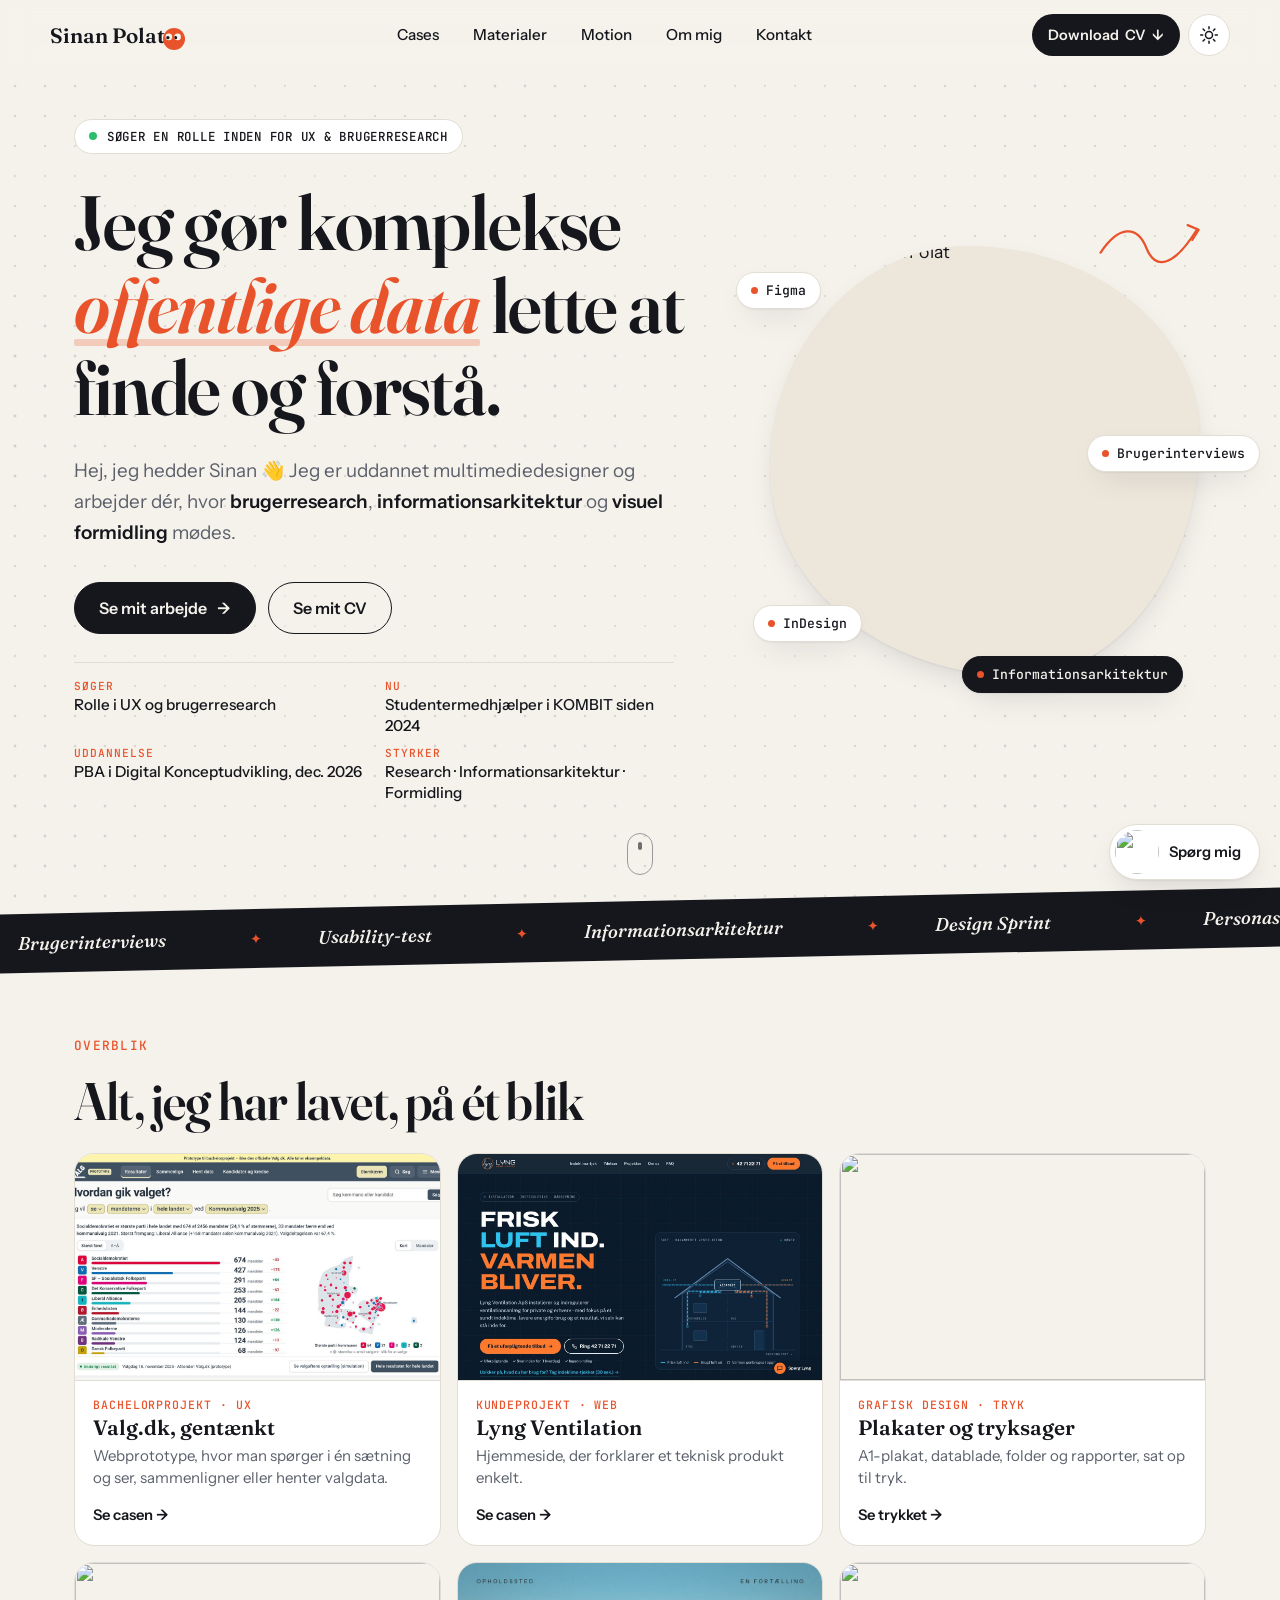
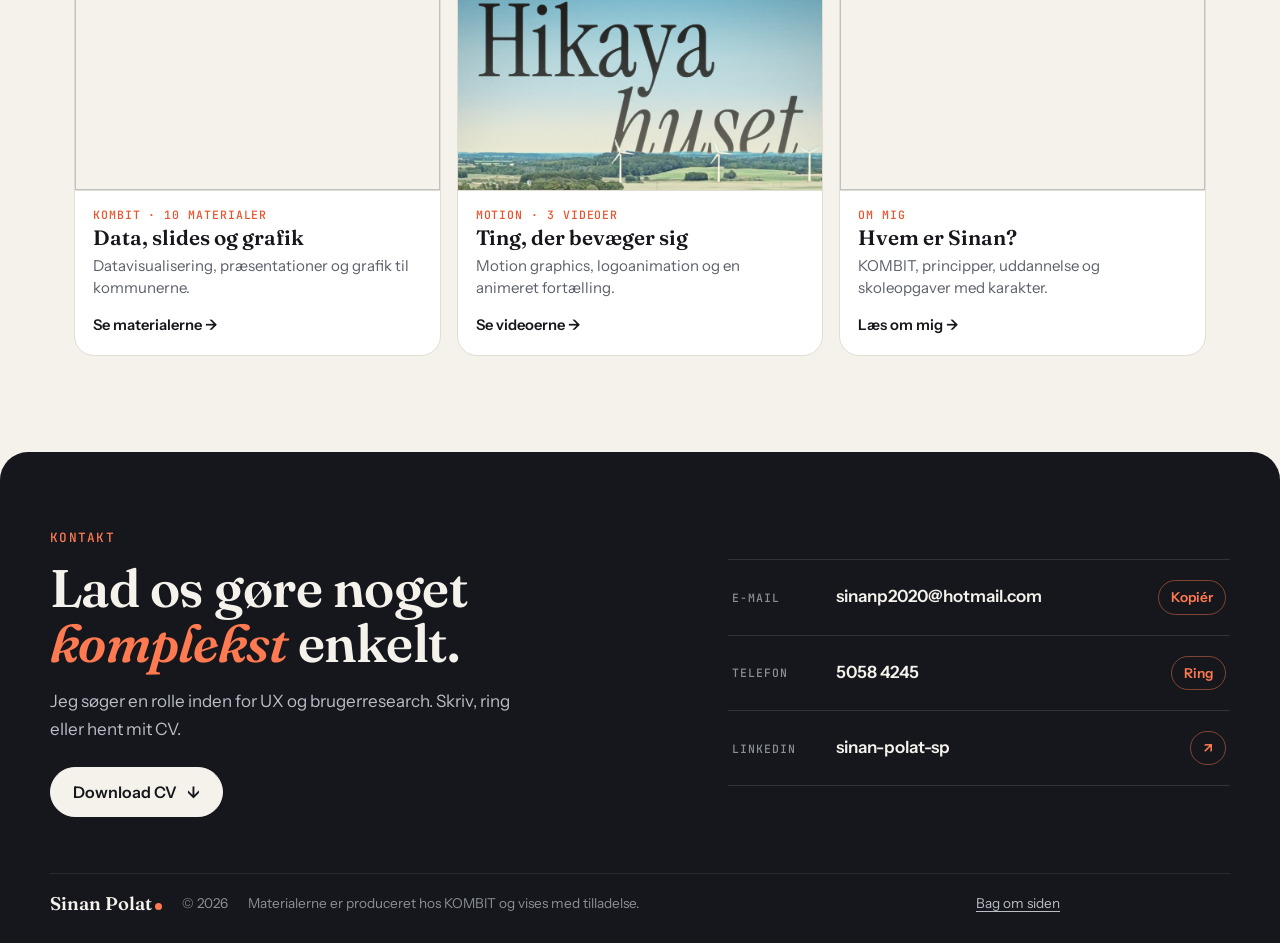
==== commit 3b3ae652: "Valg.dk-casen peger på version B, nyt billede og rettelser" ====
--- a/index.html
+++ b/index.html
@@ -106,8 +106,8 @@
     </div>
     <div class="sv-grid">
       <a class="sv-tile reveal" href="/cases/#valg">
-        <span class="sv-img"><img src="/work/valg-prototype/forside.jpg" alt="" loading="lazy"></span>
-        <span class="sv-body"><span class="sv-kicker">Bachelorprojekt · UX</span><b>Valg.dk, gentænkt</b><span class="sv-text">Research, informationsarkitektur og en webprototype bygget op om brugernes spørgsmål.</span><span class="sv-go">Se casen →</span></span>
+        <span class="sv-img"><img src="/work/valg-prototype/version-b.jpg" alt="" loading="lazy"></span>
+        <span class="sv-body"><span class="sv-kicker">Bachelorprojekt · UX</span><b>Valg.dk, gentænkt</b><span class="sv-text">Webprototype, hvor man spørger i én sætning og ser, sammenligner eller henter valgdata.</span><span class="sv-go">Se casen →</span></span>
       </a>
       <a class="sv-tile reveal" href="/cases/#lyng">
         <span class="sv-img"><img src="/work/lyng-ventilation/forside.jpg" alt="" loading="lazy"></span>
@@ -198,7 +198,7 @@
 </div>
 
 <div class="toast" role="status" aria-live="polite"></div>
-<script src="/script.js?v=13" defer></script>
+<script src="/script.js?v=14" defer></script>
 <script src="/dot.js?v=3" defer></script>
 </body>
 </html>
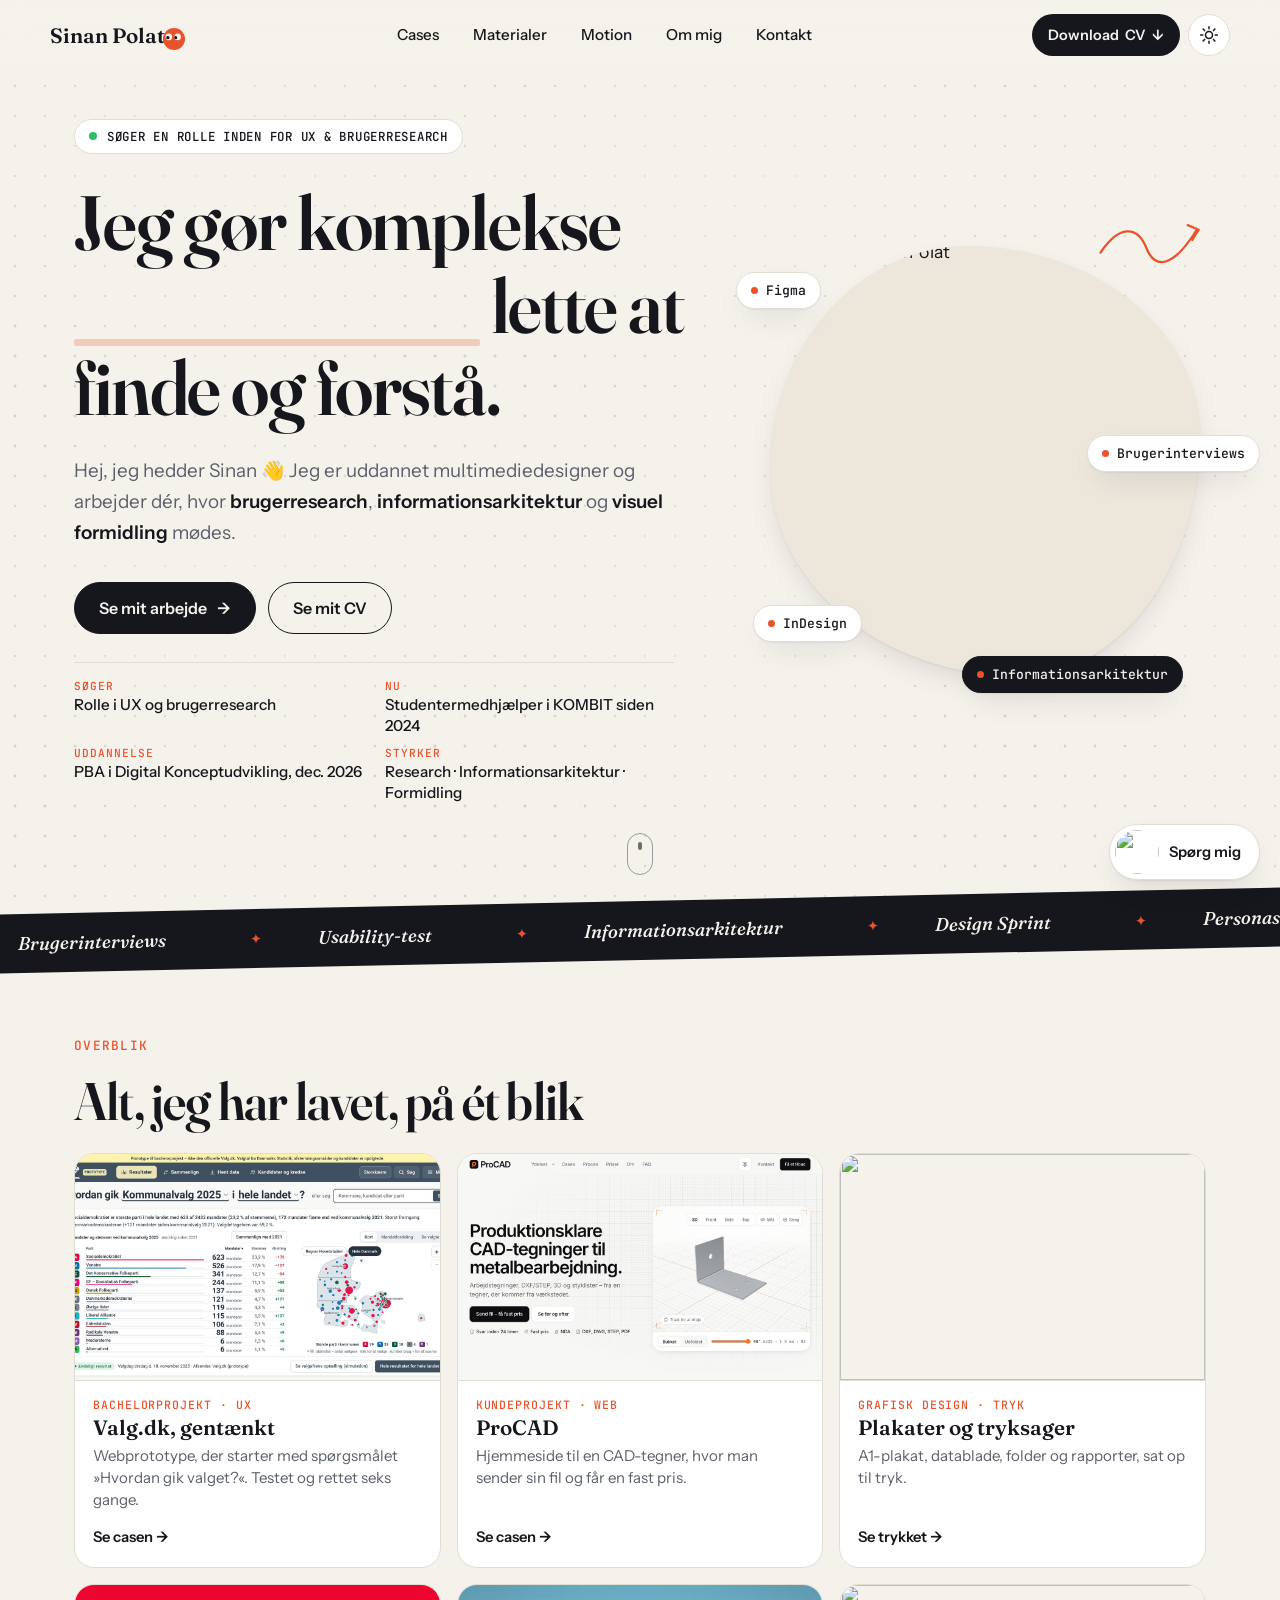
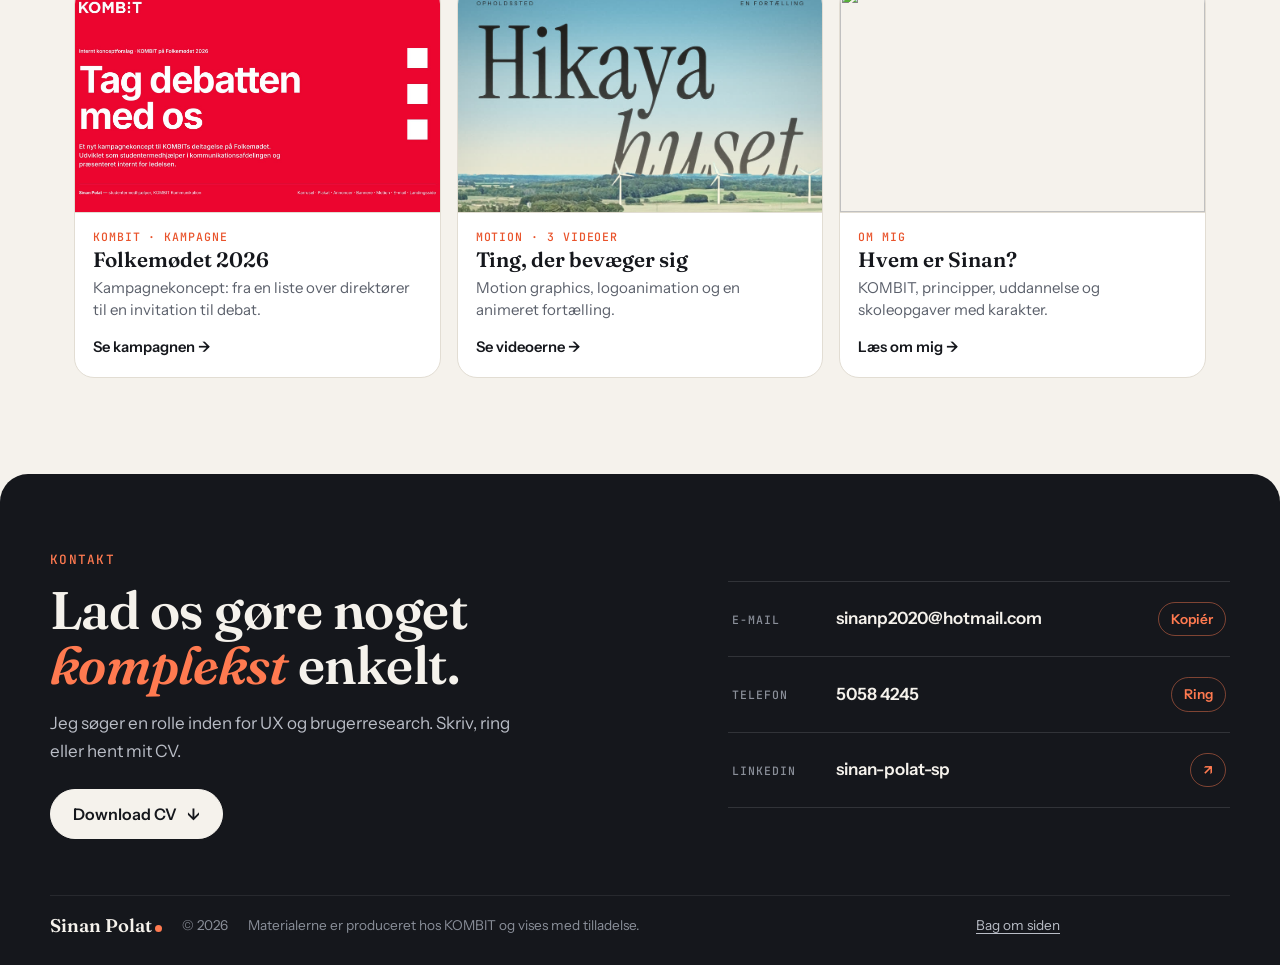
==== commit 544331eb: "push" ====
--- a/index.html
+++ b/index.html
@@ -106,20 +106,20 @@
     </div>
     <div class="sv-grid">
       <a class="sv-tile reveal" href="/cases/#valg">
-        <span class="sv-img"><img src="/work/valg-prototype/version-b.jpg" alt="" loading="lazy"></span>
-        <span class="sv-body"><span class="sv-kicker">Bachelorprojekt · UX</span><b>Valg.dk, gentænkt</b><span class="sv-text">Webprototype, hvor man spørger i én sætning og ser, sammenligner eller henter valgdata.</span><span class="sv-go">Se casen →</span></span>
-      </a>
-      <a class="sv-tile reveal" href="/cases/#lyng">
-        <span class="sv-img"><img src="/work/lyng-ventilation/forside.jpg" alt="" loading="lazy"></span>
-        <span class="sv-body"><span class="sv-kicker">Kundeprojekt · Web</span><b>Lyng Ventilation</b><span class="sv-text">Hjemmeside, der forklarer et teknisk produkt enkelt.</span><span class="sv-go">Se casen →</span></span>
+        <span class="sv-img"><img src="/work/valg-prototype/version-b.jpg?v=2" alt="" loading="lazy"></span>
+        <span class="sv-body"><span class="sv-kicker">Bachelorprojekt · UX</span><b>Valg.dk, gentænkt</b><span class="sv-text">Webprototype, der starter med spørgsmålet »Hvordan gik valget?«. Testet og rettet seks gange.</span><span class="sv-go">Se casen →</span></span>
+      </a>
+      <a class="sv-tile reveal" href="/cases/#procad">
+        <span class="sv-img"><img src="/work/procad/forside.jpg" alt="" loading="lazy"></span>
+        <span class="sv-body"><span class="sv-kicker">Kundeprojekt · Web</span><b>ProCAD</b><span class="sv-text">Hjemmeside til en CAD-tegner, hvor man sender sin fil og får en fast pris.</span><span class="sv-go">Se casen →</span></span>
       </a>
       <a class="sv-tile reveal" href="/materialer/#tryk">
         <span class="sv-img"><img src="/work/danmarkskort-a1/thumb.jpg" alt="" loading="lazy"></span>
         <span class="sv-body"><span class="sv-kicker">Grafisk design · Tryk</span><b>Plakater og tryksager</b><span class="sv-text">A1-plakat, datablade, folder og rapporter, sat op til tryk.</span><span class="sv-go">Se trykket →</span></span>
       </a>
-      <a class="sv-tile reveal" href="/materialer/">
-        <span class="sv-img"><img src="/work/kombit-iceland/thumb.jpg" alt="" loading="lazy"></span>
-        <span class="sv-body"><span class="sv-kicker">KOMBIT · 10 materialer</span><b>Data, slides og grafik</b><span class="sv-text">Datavisualisering, præsentationer og grafik til kommunerne.</span><span class="sv-go">Se materialerne →</span></span>
+      <a class="sv-tile reveal" href="/materialer/#folkemoedet">
+        <span class="sv-img"><img src="/work/folkemoedet-2026/1.jpg" alt="" loading="lazy"></span>
+        <span class="sv-body"><span class="sv-kicker">KOMBIT · Kampagne</span><b>Folkemødet 2026</b><span class="sv-text">Kampagnekoncept: fra en liste over direktører til en invitation til debat.</span><span class="sv-go">Se kampagnen →</span></span>
       </a>
       <a class="sv-tile reveal" href="/motion/">
         <span class="sv-img"><img src="/img/hikayahuset-plakat-web.jpg" alt="" loading="lazy"></span>
@@ -198,7 +198,7 @@
 </div>
 
 <div class="toast" role="status" aria-live="polite"></div>
-<script src="/script.js?v=14" defer></script>
+<script src="/script.js?v=15" defer></script>
 <script src="/dot.js?v=3" defer></script>
 </body>
 </html>
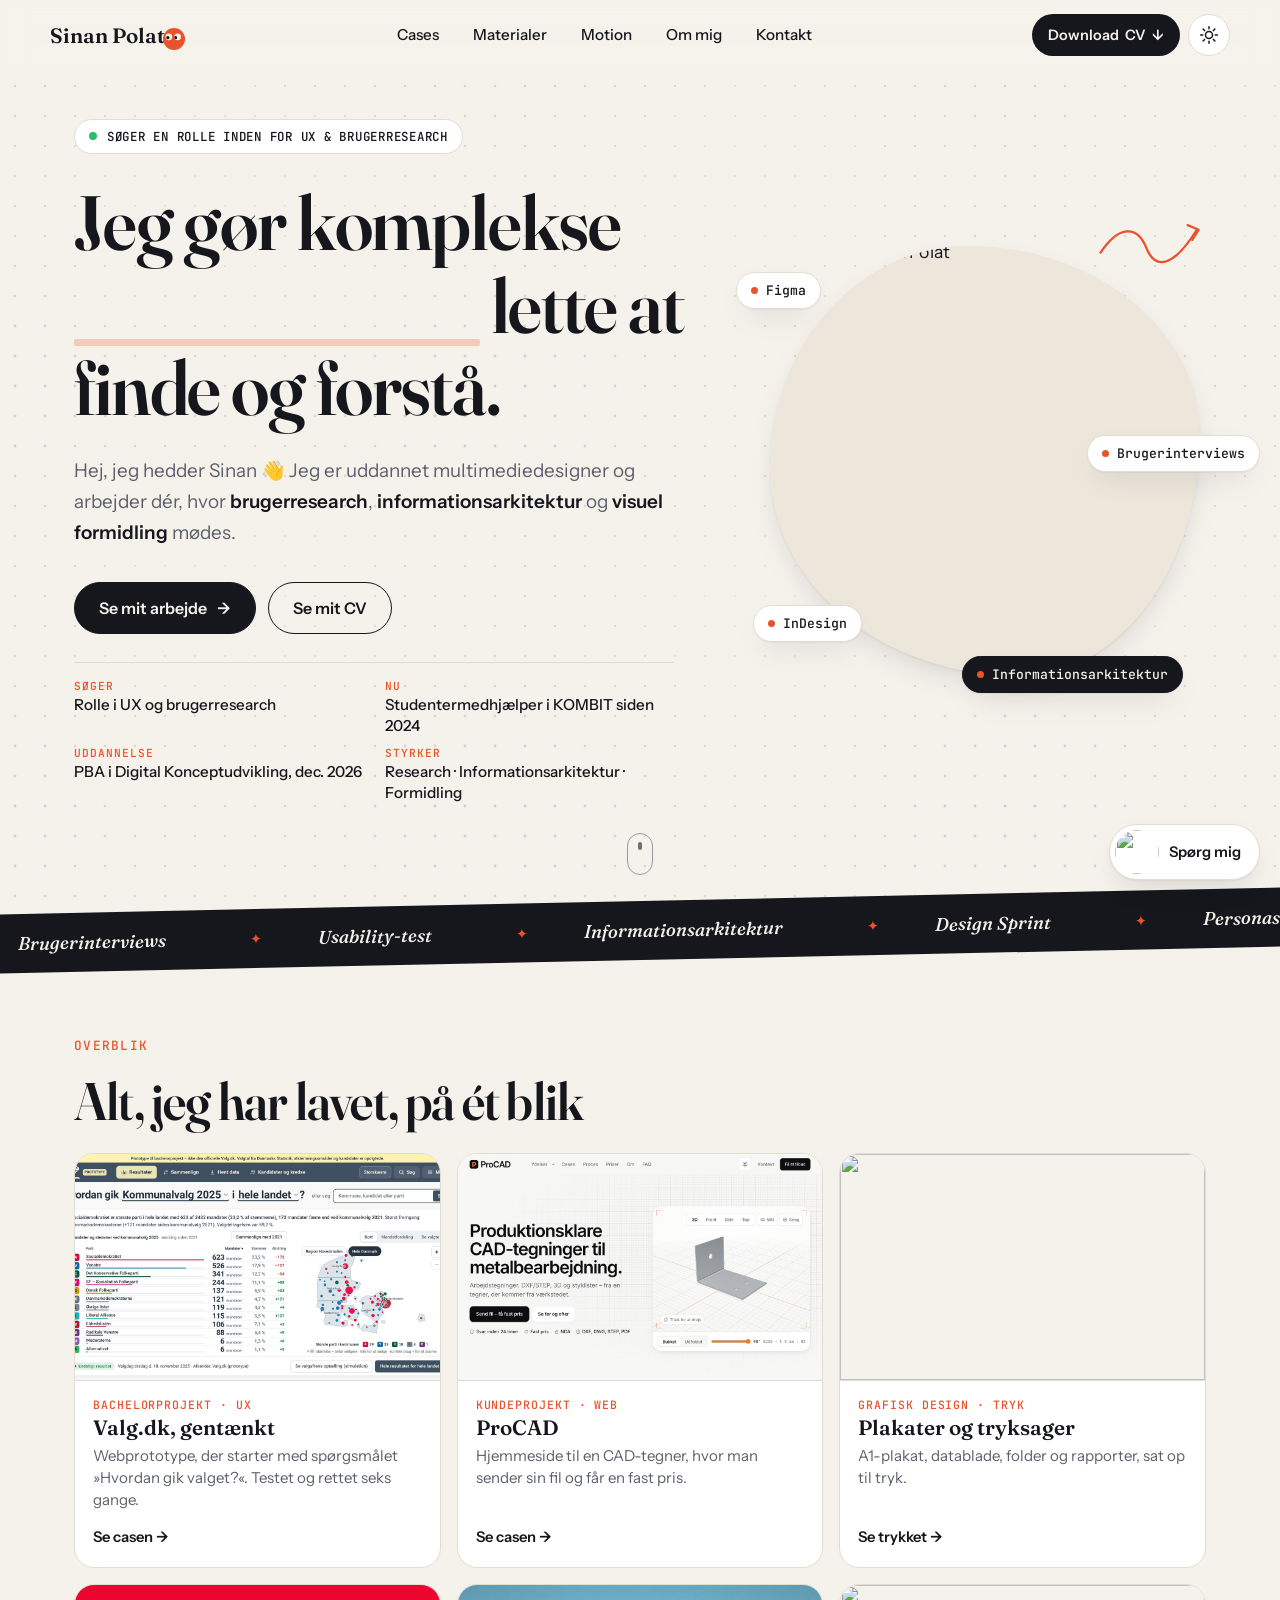
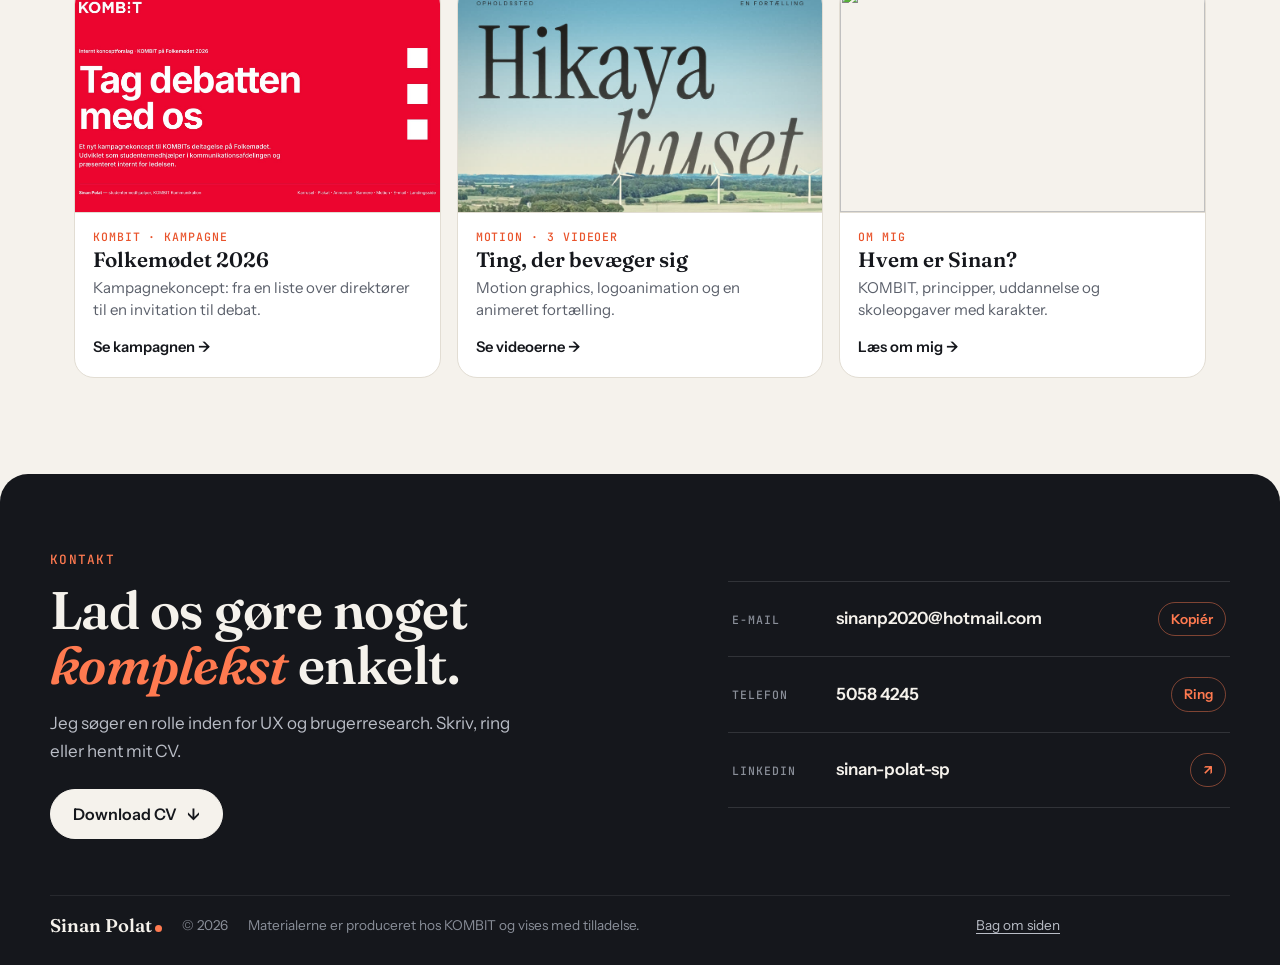
==== commit 579ee603: "2 mere" ====
--- a/index.html
+++ b/index.html
@@ -23,8 +23,8 @@
 <link rel="preconnect" href="https://fonts.googleapis.com">
 <link rel="preconnect" href="https://fonts.gstatic.com" crossorigin>
 <link rel="stylesheet" href="https://fonts.googleapis.com/css2?family=Fraunces:ital,opsz,wght@0,9..144,500..700;1,9..144,500..700&family=Instrument+Sans:wght@400;500;600&family=JetBrains+Mono:wght@500&display=swap">
-<link rel="stylesheet" href="/style.css?v=14">
-<link rel="stylesheet" href="/dot.css?v=4">
+<link rel="stylesheet" href="/style.css?v=15">
+<link rel="stylesheet" href="/dot.css?v=5">
 <script>
   /* Sæt tema før siden tegnes, så den ikke blinker */
   (function(){try{var t=localStorage.getItem('tema');if(t)document.documentElement.dataset.theme=t;}catch(e){}})();
@@ -199,6 +199,6 @@
 
 <div class="toast" role="status" aria-live="polite"></div>
 <script src="/script.js?v=15" defer></script>
-<script src="/dot.js?v=3" defer></script>
+<script src="/dot.js?v=4" defer></script>
 </body>
 </html>
--- a/style.css
+++ b/style.css
@@ -75,7 +75,7 @@
 .button.ghost{background:transparent;color:var(--ink)}
 .button.ghost:hover{background:var(--ink);color:var(--bg);border-color:var(--ink)}
 .button.light{background:#F5F2EC;color:#15171C;border-color:#F5F2EC}
-.button.light:hover{background:var(--accent);border-color:var(--accent);color:#fff}
+.button.light:hover{background:var(--accent);border-color:var(--accent);color:#15171C}
 .button.ghost-light{background:transparent;color:#F5F2EC;border-color:rgba(245,242,236,.35)}
 .button.ghost-light:hover{border-color:#F5F2EC;background:rgba(245,242,236,.08)}
 
@@ -230,7 +230,7 @@
 .card-body{padding:22px 24px 26px;display:flex;flex-direction:column;flex:1}
 .card-body h3{margin-bottom:8px}
 .card-body p{color:var(--muted);font-size:.95rem;margin-bottom:.7em}
-.card-body .role{color:var(--ink);font-size:.92rem;padding:10px 12px;border-left:3px solid var(--accent);background:var(--tint);border-radius:0 8px 8px 0}
+.card-body .role{color:var(--ink);font-size:.92rem;padding:10px 12px;border:1px solid color-mix(in srgb,var(--accent) 28%,transparent);background:var(--tint);border-radius:10px}
 .card-body .role b{color:var(--accent);font-weight:600}
 .card-body .tags{margin-top:auto;padding-top:8px}
 
@@ -385,7 +385,7 @@
 .timeline span:last-child{color:var(--muted);font-size:.88rem}
 .school{display:grid;grid-template-columns:repeat(3,1fr);gap:20px}
 .school-card .card-media{aspect-ratio:4/3}
-.grade{position:absolute;right:14px;top:12px;z-index:3;padding:6px 12px;border-radius:999px;background:var(--accent);color:#fff;font:500 .74rem var(--mono);letter-spacing:.04em;box-shadow:0 8px 20px -6px rgba(0,0,0,.35)}
+.grade{position:absolute;right:14px;top:12px;z-index:3;padding:6px 12px;border-radius:999px;background:var(--accent);color:var(--accent-ink);font:500 .74rem var(--mono);letter-spacing:.04em;box-shadow:0 8px 20px -6px rgba(0,0,0,.35)}
 .grade b{font:700 1rem var(--serif);margin-left:3px}
 .mini-list{list-style:none;padding:0;margin:0 0 .6em;display:grid;gap:8px}
 .mini-list li{font-size:.9rem;color:var(--muted);padding-left:14px;position:relative}
@@ -430,7 +430,7 @@
 .work.compact .card:not(.feature) .card-body{padding:12px 14px 15px}
 .work.compact .card:not(.feature) .card-body h3{font-size:.98rem;line-height:1.25;margin:0}
 .work.compact .card:not(.feature) .card-body > :not(h3){display:none}
-.work.compact .card:not(.feature) .badge{top:8px;left:8px;font-size:.62rem;padding:3px 8px}
+.work.compact .card:not(.feature) .badge{top:8px;left:8px;font-size:.7rem;padding:3px 8px}
 .work.compact .card:not(.feature){border-radius:14px}
 @media (max-width:980px){.work.compact{grid-template-columns:1fr 1fr}}
 .viewer-desc{margin:8px 0 0;max-width:78ch;font-size:.88rem;line-height:1.5;color:#B9BDC6}
@@ -459,7 +459,7 @@
 .mbody h3{margin-bottom:8px}
 .mfeature .mbody h3{font-size:1.55rem;line-height:1.15}
 .mbody p{color:var(--muted);font-size:.95rem;margin-bottom:.7em}
-.mbody .role{color:var(--ink);font-size:.92rem;padding:10px 12px;border-left:3px solid var(--accent);background:var(--tint);border-radius:0 8px 8px 0}
+.mbody .role{color:var(--ink);font-size:.92rem;padding:10px 12px;border:1px solid color-mix(in srgb,var(--accent) 28%,transparent);background:var(--tint);border-radius:10px}
 .mbody .role b{color:var(--accent);font-weight:600}
 .mbody .made{margin:auto 0 0;padding-top:6px;display:flex;align-items:center;gap:8px;font:500 .74rem var(--mono);letter-spacing:.02em;color:var(--muted)}
 .mbody .made::before{content:"";width:8px;height:8px;border-radius:50%;background:var(--accent);flex:none}
@@ -504,7 +504,7 @@
 .case .card-body{padding:22px 24px 24px;display:flex;flex-direction:column;flex:1}
 .case h3{font-size:1.3rem;line-height:1.2;margin-bottom:8px}
 .case .card-body p{color:var(--muted);font-size:.95rem;margin-bottom:.8em}
-.case .card-body .role{color:var(--ink);font-size:.92rem;padding:10px 12px;border-left:3px solid var(--accent);background:var(--tint);border-radius:0 8px 8px 0}
+.case .card-body .role{color:var(--ink);font-size:.92rem;padding:10px 12px;border:1px solid color-mix(in srgb,var(--accent) 28%,transparent);background:var(--tint);border-radius:10px}
 .case .card-body .role b{color:var(--accent);font-weight:600}
 .case .card-actions{margin-top:auto!important;padding-top:6px}
 .steps-label{font:500 .74rem var(--mono);text-transform:uppercase;letter-spacing:.08em;color:var(--muted);margin:28px 0 0}
@@ -634,7 +634,7 @@
   .case .card-body p{font-size:.92rem}
   .card-actions{gap:8px}
   .case .card-actions .button,.concept .card-actions .button{flex:1 1 auto;justify-content:center}
-  .browser-bar span,.mini-bar span{font-size:.68rem}
+  .browser-bar span,.mini-bar span{font-size:.72rem}
 
   /* Filtre som én vandret række, man kan swipe */
   .filters{flex-wrap:nowrap;overflow-x:auto;margin:0 -24px;padding:2px 24px 6px;scrollbar-width:none;-webkit-overflow-scrolling:touch;width:calc(100% + 48px)}
@@ -807,3 +807,6 @@
 .page-head .lead{margin-top:.8em}
 .page-head{margin-bottom:clamp(24px,3vw,40px)}
 @media (min-width:641px){.ct-bottom{padding-right:170px}}
+
+/* v15: skjult overskrift, så overskriftsniveauerne hænger sammen for skærmlæsere */
+.vh{position:absolute!important;width:1px;height:1px;padding:0;margin:-1px;overflow:hidden;clip:rect(0 0 0 0);white-space:nowrap;border:0}
--- a/dot.css
+++ b/dot.css
@@ -63,22 +63,32 @@
 .colophon .colo-text p{margin:0 0 .9em;font-size:1rem;line-height:1.6}
 .colophon .colo-text b{color:#F5F2EC;font-weight:600}
 .colo-facts{list-style:none;padding:0;margin:20px 0 0;display:flex;flex-wrap:wrap;gap:8px}
-.colo-facts li{font:500 .72rem var(--mono);color:#B9BDC6;padding:6px 11px;border:1px solid rgba(255,255,255,.14);border-radius:999px}
+.colo-facts li{font:500 .76rem var(--mono);color:#B9BDC6;padding:6px 11px;border:1px solid rgba(255,255,255,.14);border-radius:999px}
 
 .colo-window{background:#1B1D23;border:1px solid rgba(255,255,255,.09);border-radius:18px;overflow:hidden;box-shadow:0 40px 80px -40px rgba(0,0,0,.7)}
-.colo-bar{display:flex;align-items:center;gap:14px;padding:11px 14px 11px 16px;border-bottom:1px solid rgba(255,255,255,.07);background:rgba(255,255,255,.025)}
+.colo-bar{display:flex;align-items:center;gap:12px;padding:9px 12px 9px 16px;border-bottom:1px solid rgba(255,255,255,.07);background:rgba(255,255,255,.025)}
 .colo-lights{display:flex;gap:6px}
 .colo-lights i{width:10px;height:10px;border-radius:50%;background:#3A3D45}
 .colo-lights i:first-child{background:#FF7A50}
-.colo-file{flex:1;min-width:0;font:500 .74rem var(--mono);color:#8A8F99;white-space:nowrap;overflow:hidden;text-overflow:ellipsis}
-.colo-replay{flex:none;font:500 .72rem var(--mono);color:#ECE9E3;background:transparent;border:1px solid rgba(255,255,255,.16);border-radius:999px;padding:5px 12px;cursor:pointer;transition:border-color .2s,color .2s}
+.colo-file{margin:0;padding:10px clamp(16px,2.4vw,24px) 0;font:500 .76rem var(--mono);color:#8A8F99;white-space:nowrap;overflow:hidden;text-overflow:ellipsis}
+.colo-tabs{flex:1;min-width:0;display:flex;gap:4px;overflow-x:auto;scrollbar-width:none}
+.colo-tabs::-webkit-scrollbar{display:none}
+.colo-tab{flex:none;font:500 .78rem var(--mono);color:#A9AEB8;background:transparent;border:1px solid transparent;border-radius:999px;padding:6px 12px;min-height:32px;cursor:pointer;transition:color .2s,background .2s,border-color .2s}
+.colo-tab:hover{color:#F1EDE6}
+.colo-tab[aria-selected="true"]{color:#15171C;background:#F1EDE6}
+.colo-tab:focus-visible,.colo-replay:focus-visible{outline:2px solid #FF7A50;outline-offset:2px}
+.colo-stage{display:grid}
+.colo-stage>.colo-chat{grid-area:1/1}
+.colo-stage>.colo-chat[hidden]{display:flex;visibility:hidden}
+.cghost{color:transparent}
+.colo-replay{flex:none;font:500 .76rem var(--mono);color:#ECE9E3;background:transparent;border:1px solid rgba(255,255,255,.16);border-radius:999px;padding:6px 12px;min-height:32px;cursor:pointer;transition:border-color .2s,color .2s}
 .colo-replay:hover,.colo-replay:focus-visible{border-color:#FF7A50;color:#FF7A50}
 
-.colo-chat{display:flex;flex-direction:column;gap:18px;cursor:pointer;padding:clamp(16px,2.4vw,24px);min-height:300px;justify-content:center}
+.colo-chat{display:flex;flex-direction:column;gap:18px;cursor:pointer;padding:14px clamp(16px,2.4vw,24px) clamp(16px,2.4vw,24px);justify-content:flex-start}
 .cmsg{display:flex;flex-direction:column;gap:6px;max-width:92%;transition:opacity .35s,transform .45s var(--ease)}
 .cmsg.me{align-self:flex-end;align-items:flex-end}
 .cmsg.ai{align-items:flex-start}
-.cmsg .who{font:500 .66rem var(--mono);letter-spacing:.12em;text-transform:uppercase;color:#8A8F99}
+.cmsg .who{font:500 .72rem var(--mono);letter-spacing:.12em;text-transform:uppercase;color:#8A8F99}
 .colophon .cbody{margin:0;padding:12px 16px;border-radius:14px;font-size:.98rem;line-height:1.5;max-width:none}
 .colophon .cmsg.me .cbody{background:#23262D;color:#ECE9E3;border:1px solid rgba(255,255,255,.08);border-bottom-right-radius:4px}
 .colophon .cmsg.ai .cbody{background:rgba(255,122,80,.08);color:#F1EDE6;border:1px solid rgba(255,122,80,.24);border-bottom-left-radius:4px}
@@ -95,13 +105,13 @@
 .ctyping i:nth-child(3){animation-delay:.28s}
 /* prompten som et lille briefark: rolle, mål, krav, lever */
 .colophon .cmsg.me{max-width:100%}
-.cprompt p{display:grid;grid-template-columns:3.6rem 1fr;gap:12px;margin:0;padding:8px 0;border-top:1px solid rgba(255,255,255,.07);font-size:.94rem;line-height:1.45;color:#ECE9E3}
+.cprompt p{display:grid;grid-template-columns:6.4rem 1fr;gap:12px;margin:0;padding:8px 0;border-top:1px solid rgba(255,255,255,.07);font-size:.94rem;line-height:1.45;color:#ECE9E3}
 .cprompt p:first-child{border-top:0;padding-top:2px}
 .cprompt p:last-child{padding-bottom:2px}
-.cprompt b{font:500 .68rem/1.9 var(--mono);text-transform:uppercase;letter-spacing:.08em;color:#FF7A50;transition:opacity .2s}
+.cprompt b{font:500 .72rem/1.85 var(--mono);text-transform:uppercase;letter-spacing:.08em;color:#FF7A50;transition:opacity .2s}
 .colo-chat.armed .cprompt b:not(.on){opacity:0}
 @media (max-width:860px){.colophon{grid-template-columns:1fr}.colo-chat{min-height:0}}
-@media (max-width:480px){.cprompt p{grid-template-columns:1fr;gap:2px}.cmsg{max-width:100%}}
+@media (max-width:560px){.cprompt p{grid-template-columns:1fr;gap:2px}.cmsg{max-width:100%}.colo-lights,.colo-replay-txt{display:none}}
 @media (prefers-reduced-motion:reduce){.cdot{transition:none}.ctyping i{animation:none}.colo-replay{display:none}}
 /* boblen med prompten har fast bredde, så den ikke vokser, mens teksten skrives */
 .colophon .cmsg.me,.colophon .cmsg.me .cbody{width:100%}
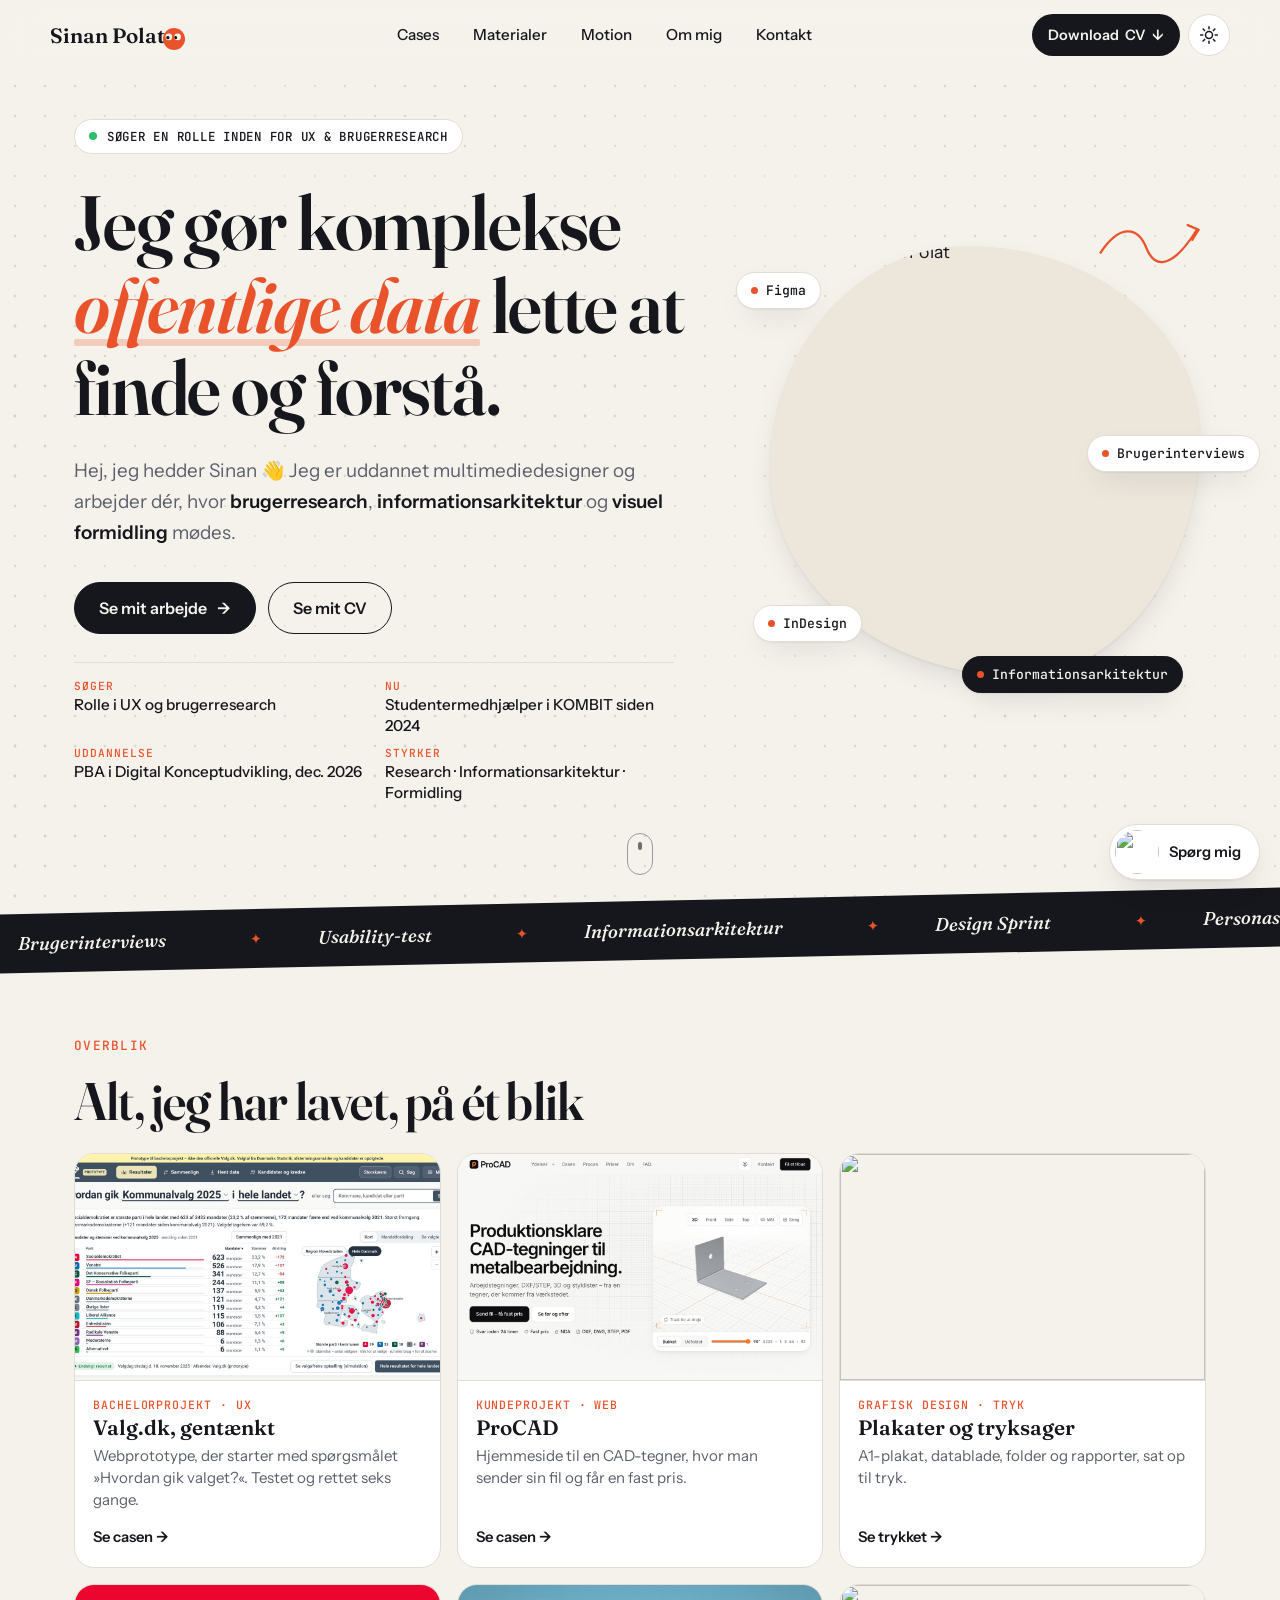
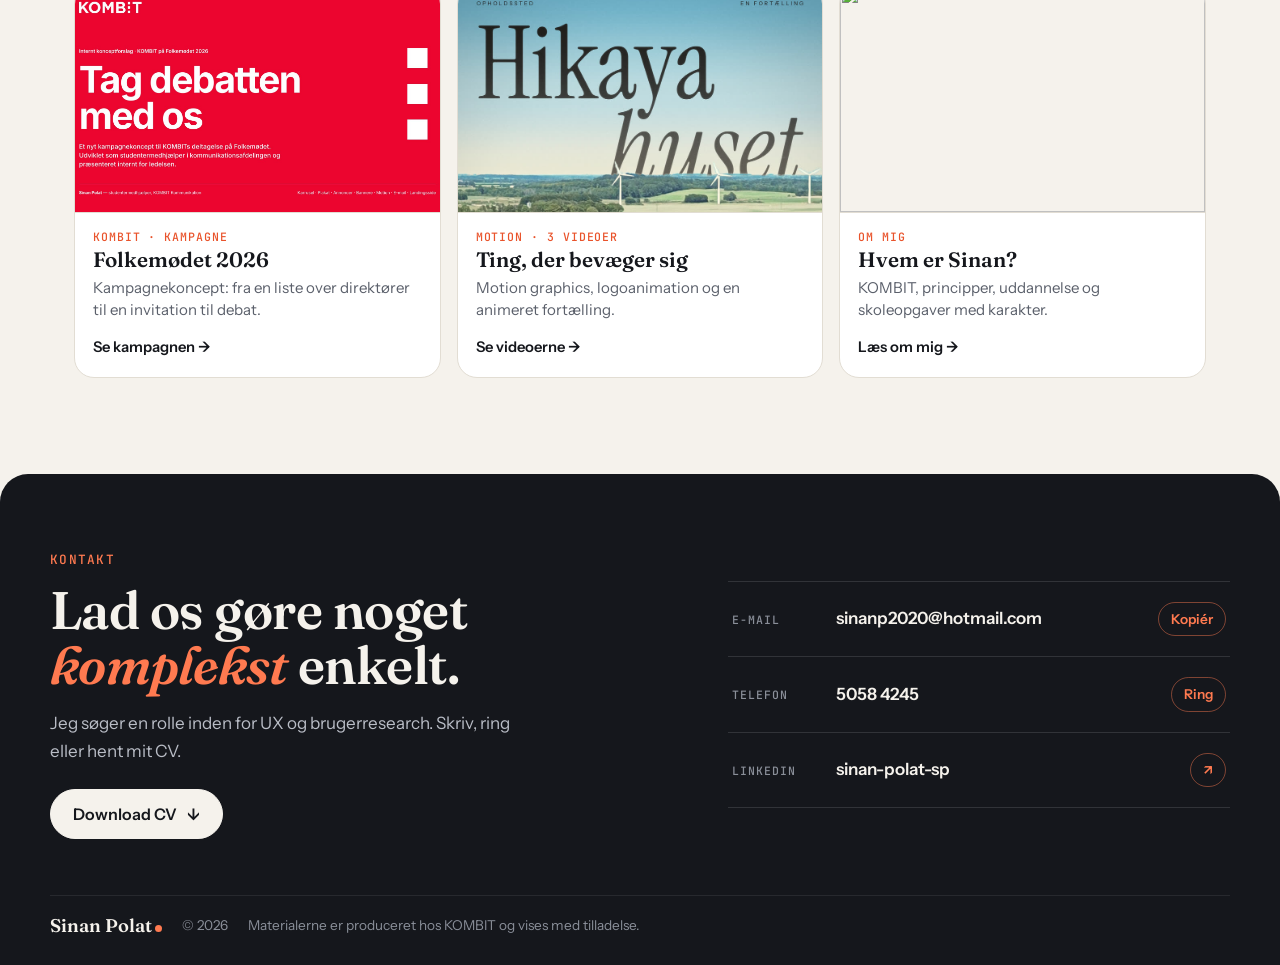
==== commit f812192b: "r" ====
--- a/index.html
+++ b/index.html
@@ -154,7 +154,6 @@
       <a class="foot-brand" href="/">Sinan Polat<i></i></a>
       <span>© 2026</span>
       <span class="ct-note">Materialerne er produceret hos KOMBIT og vises med tilladelse.</span>
-      <a class="ct-link" href="/om/#bag-om-siden">Bag om siden</a>
     </div>
   </div>
 </footer>
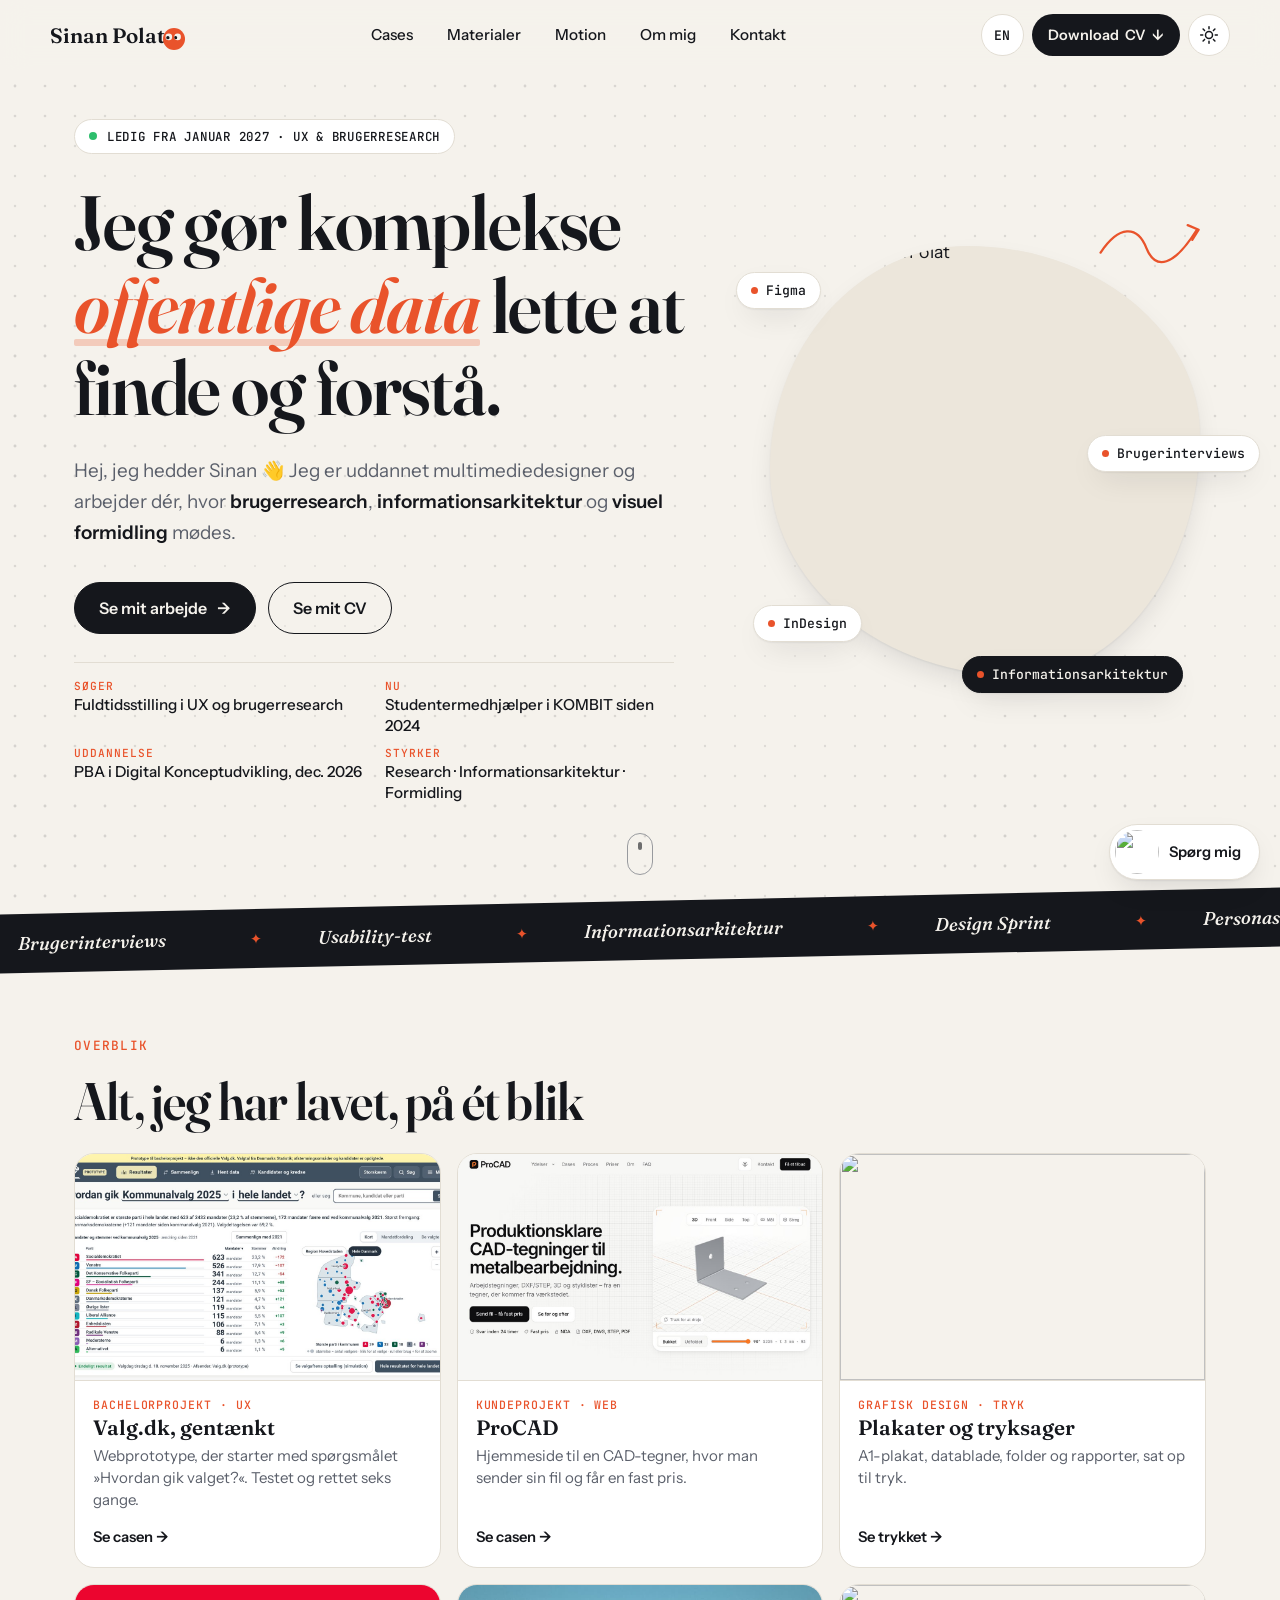
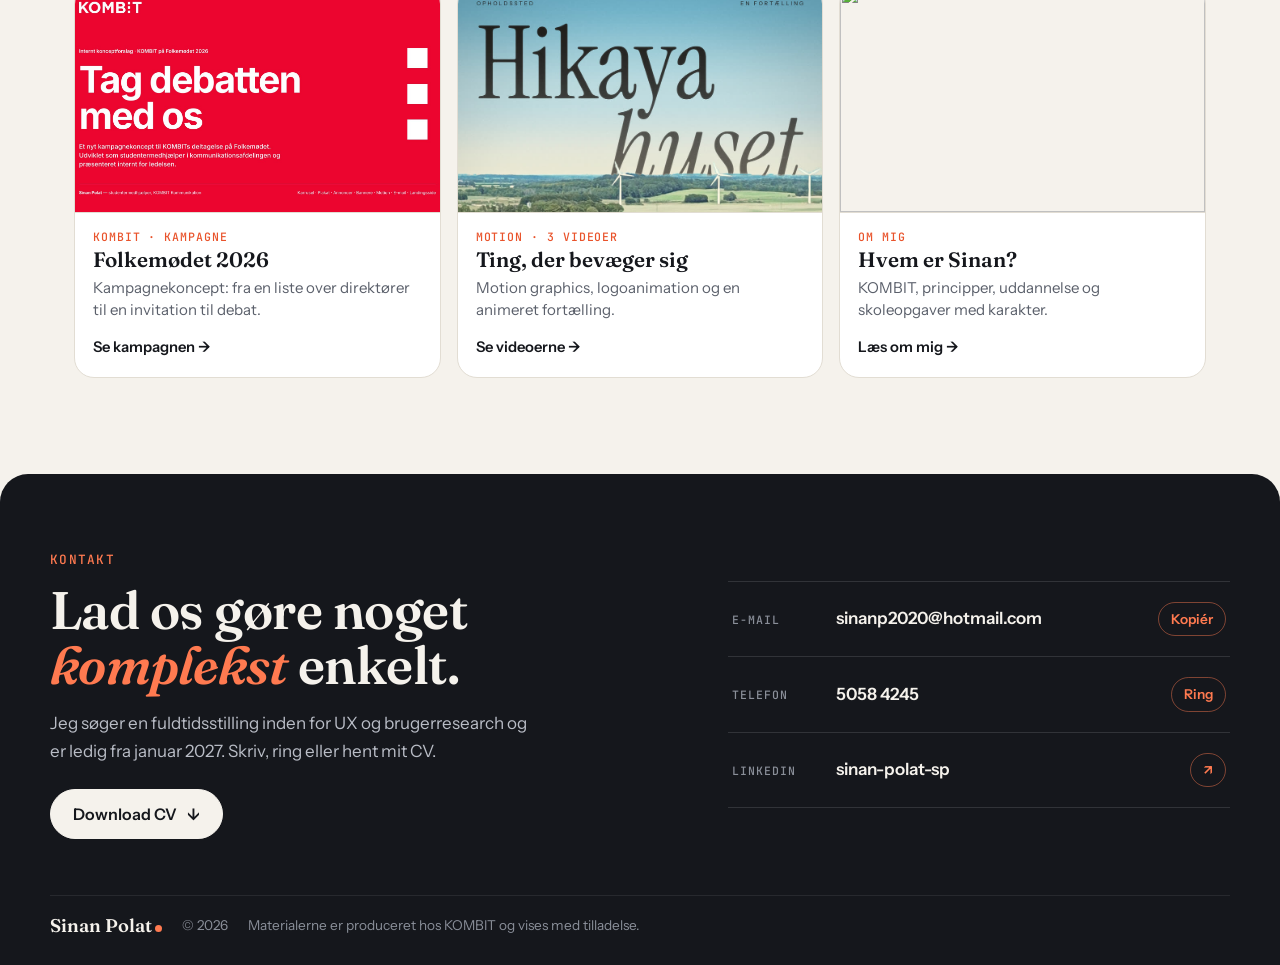
==== commit 14f61676: "push" ====
--- a/index.html
+++ b/index.html
@@ -23,7 +23,8 @@
 <link rel="preconnect" href="https://fonts.googleapis.com">
 <link rel="preconnect" href="https://fonts.gstatic.com" crossorigin>
 <link rel="stylesheet" href="https://fonts.googleapis.com/css2?family=Fraunces:ital,opsz,wght@0,9..144,500..700;1,9..144,500..700&family=Instrument+Sans:wght@400;500;600&family=JetBrains+Mono:wght@500&display=swap">
-<link rel="stylesheet" href="/style.css?v=15">
+<link rel="alternate" hreflang="en" href="https://portfolio.sinanp.dk/en/">
+<link rel="stylesheet" href="/style.css?v=16">
 <link rel="stylesheet" href="/dot.css?v=5">
 <script>
   /* Sæt tema før siden tegnes, så den ikke blinker */
@@ -44,6 +45,7 @@
     <a href="#kontakt">Kontakt</a>
   </nav>
   <div class="header-tools">
+    <a class="lang-link" href="/en/" hreflang="en" lang="en" aria-label="Read in English">EN</a>
     <a class="cv-link" href="/pdf/CV-Sinan-Polat.pdf" download="CV-Sinan-Polat.pdf"><span class="long">Download </span>CV <span aria-hidden="true">↓</span></a>
     <button class="icon-btn" id="themeToggle" type="button" aria-label="Skift mellem lyst og mørkt tema">
       <svg class="i-sun" viewBox="0 0 24 24" aria-hidden="true"><circle cx="12" cy="12" r="4.2"/><path d="M12 2v2.5M12 19.5V22M2 12h2.5M19.5 12H22M4.9 4.9l1.8 1.8M17.3 17.3l1.8 1.8M4.9 19.1l1.8-1.8M17.3 6.7l1.8-1.8"/></svg>
@@ -61,7 +63,7 @@
     <canvas class="hero-field" aria-hidden="true"></canvas>
     <div class="hero-inner">
       <div class="hero-text">
-        <p class="status reveal"><span class="pulse"></span>Søger en rolle inden for UX &amp; brugerresearch</p>
+        <p class="status reveal"><span class="pulse"></span>Ledig fra januar 2027 · UX &amp; brugerresearch</p>
         <h1 class="reveal">Jeg gør komplekse <span class="rotator" aria-live="polite"><span class="rotator-word">offentlige data</span></span> lette at finde og forstå.</h1>
         <p class="lead reveal">Hej, jeg hedder Sinan 👋 Jeg er uddannet multimediedesigner og arbejder dér, hvor <strong>brugerresearch</strong>, <strong>informationsarkitektur</strong> og <strong>visuel formidling</strong> mødes.</p>
         <p class="actions reveal">
@@ -69,7 +71,7 @@
           <button class="button ghost magnetic" type="button" data-viewer data-slug="cv" data-pages="2" data-pdf="/pdf/CV-Sinan-Polat.pdf" data-title="CV – Sinan Polat">Se mit CV</button>
         </p>
         <dl class="quick-facts reveal" aria-label="Kort om mig">
-          <div><dt>Søger</dt><dd>Rolle i UX og brugerresearch</dd></div>
+          <div><dt>Søger</dt><dd>Fuldtidsstilling i UX og brugerresearch</dd></div>
           <div><dt>Nu</dt><dd>Studentermedhjælper i KOMBIT siden 2024</dd></div>
           <div><dt>Uddannelse</dt><dd>PBA i Digital Konceptudvikling, dec. 2026</dd></div>
           <div><dt>Styrker</dt><dd>Research · Informationsarkitektur · Formidling</dd></div>
@@ -141,7 +143,7 @@
       <div class="ct-intro">
         <p class="eyebrow">Kontakt</p>
         <h2 class="ct-title">Lad os gøre noget <em>komplekst</em> enkelt.</h2>
-        <p class="ct-lead">Jeg søger en rolle inden for UX og brugerresearch. Skriv, ring eller hent mit CV.</p>
+        <p class="ct-lead">Jeg søger en fuldtidsstilling inden for UX og brugerresearch og er ledig fra januar 2027. Skriv, ring eller hent mit CV.</p>
         <a class="button light ct-cv" href="/pdf/CV-Sinan-Polat.pdf" download="CV-Sinan-Polat.pdf">Download CV <span aria-hidden="true">↓</span></a>
       </div>
       <ul class="ct-list" aria-label="Kontaktoplysninger">
@@ -197,7 +199,7 @@
 </div>
 
 <div class="toast" role="status" aria-live="polite"></div>
-<script src="/script.js?v=15" defer></script>
+<script src="/script.js?v=16" defer></script>
 <script src="/dot.js?v=4" defer></script>
 </body>
 </html>
--- a/style.css
+++ b/style.css
@@ -810,3 +810,7 @@
 
 /* v15: skjult overskrift, så overskriftsniveauerne hænger sammen for skærmlæsere */
 .vh{position:absolute!important;width:1px;height:1px;padding:0;margin:-1px;overflow:hidden;clip:rect(0 0 0 0);white-space:nowrap;border:0}
+/* v16: sprogskift DA/EN i headeren */
+.lang-link{display:inline-grid;place-items:center;height:42px;min-width:42px;padding:0 12px;border-radius:999px;border:1px solid var(--line);background:var(--surface);color:var(--ink);text-decoration:none;font:600 .82rem var(--mono);letter-spacing:.04em;transition:border-color .2s,color .2s}
+.lang-link:hover{border-color:var(--accent);color:var(--accent)}
+@media (max-width:640px){.lang-link{height:38px;min-width:38px;padding:0 10px}}
